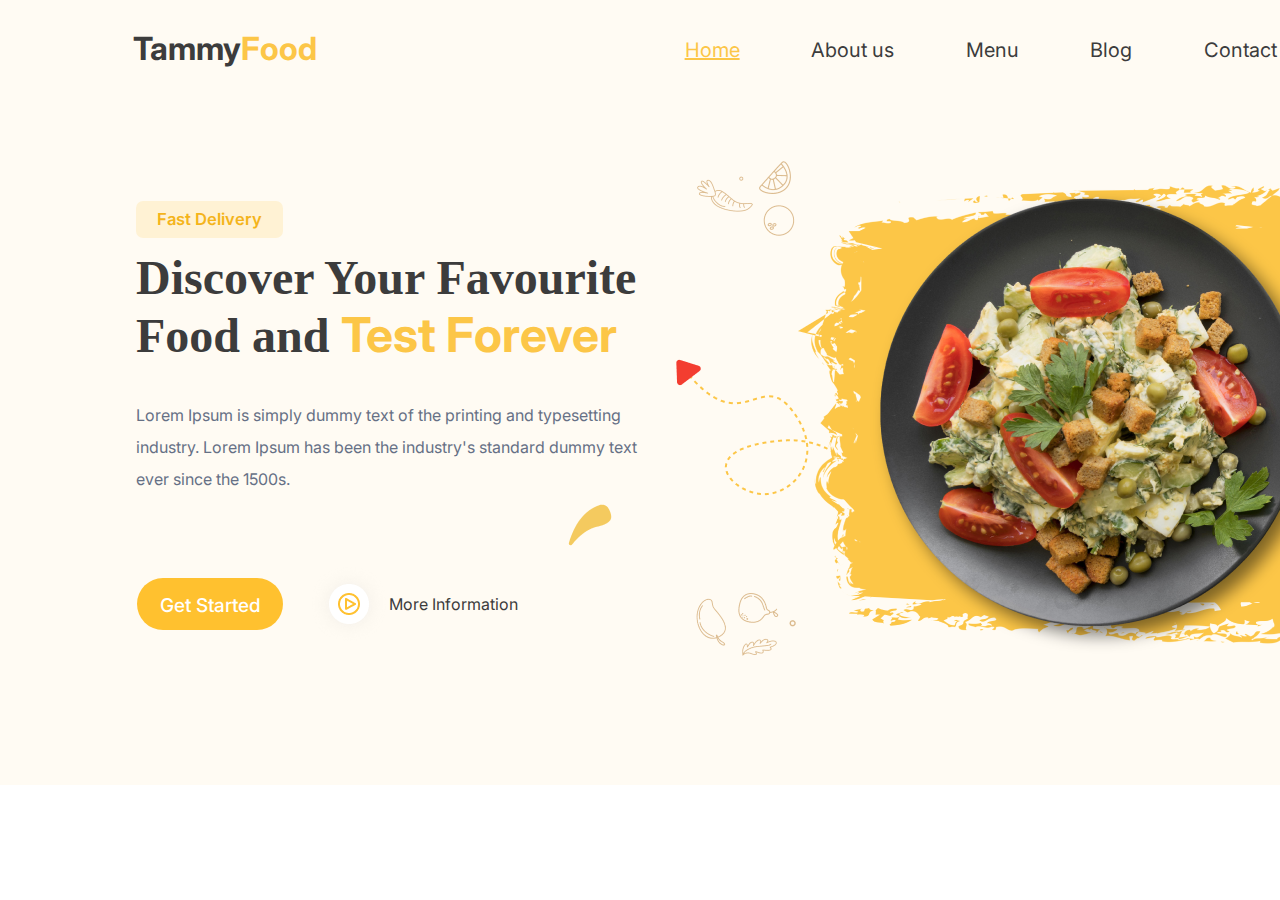
==== index.html @ d1238c7f "header" ====
<!DOCTYPE html>
<html lang="en">
<head>
    <meta charset="UTF-8">
    <meta name="viewport" content="width=device-width, initial-scale=1.0">
    <title>TammyFood</title>
    <link rel="preconnect" href="https://fonts.googleapis.com">
    <link rel="preconnect" href="https://fonts.gstatic.com" crossorigin>
    <link href="https://fonts.googleapis.com/css2?family=Inter:wght@500&display=swap" rel="stylesheet"></head>
    <link rel="stylesheet" href="style/index.css">
<body>
    
    <header>
        <div>
            <ul class="cap">
                <li class="a_li"> <h2>Tammy<span>Food</span></h2></li>
                <li class="a_li li_cap">  <a href="" class="a_home">Home</a></li>
                <li class="a_li li_cap "> <a href="" class="a_no_underline">About us</a></li>
                <li class="a_li li_cap "> <a href="" class="a_no_underline">Menu</a></li>
                <li class="a_li li_cap "> <a href="" class="a_no_underline">Blog</a></li>
                <li class="a_li li_cap "> <a href="" class="a_no_underline">Contact Us</a></li>
            </ul>
        </div>
        <section class="container">
            <div>
                <article class="btn_fast">
                    <a class="btn_Fast_Delivery" href="">Fast Delivery</a>
                </article>
                    <h1 class="h1_home">Discover Your Favourite<br>Food and <span>Test Forever</span></h1>
                    <p class="p_home">Lorem Ipsum is simply dummy text of the printing and typesetting industry. Lorem Ipsum has been the industry's standard dummy text ever since the 1500s.</p>
                    <article class="btn_get">
                        <a class="btn_Get_Started" href="">Get Started</a>
                        <a class="btn_video" href="" >
                            <img class="btn_img_video" src="/img/video.png" alt="">
                            <p class="p_video">More Information</p>
                        </a>
                      
                    </article>
                 
            </div>
         
        </section>
    </header>


    <main>
       
</body>
</html>
---- style/index.css ----
*{
    padding:0;
    margin:0 ;
    font-family: 'Inter', sans-serif;
    color: #3C3C3C ;
}
header{
    background-image: url('/img/food.png'); 
    width: 1440px;
    height: 785px;
    margin: 0 auto;
}
h2{
    width: 199px;
    height: 39px;
    margin-top: 29px;
    margin-left: 133px;
    font-size: 32px;
    font-weight: 100px;
}
span{
    color: #FCC647;
}
.a_home{
    color: #FCC647;
    margin-left: 281px;
}
.cap{
    list-style-type: none;
    margin: 0;
    padding: 0;
    display: flex;
    Justify-content : space-between ;
    width: 1307px;
}
.a_li{
    float: left;
}
.li_cap{
    font-family: 'Segoe UI' ; 
    font-size: 20px;
    font-style: normal;
    font-weight: 700px;
    line-height: normal;
    margin-top: 38px;
}
.a_no_underline{
    text-decoration: none;
}
.btn_Fast_Delivery{
    width: 105px;
    height: 15px;
    color: #F4B41B;
    font-size: 16.625px;
    font-family: 'Inter';
    font-weight: 600;
    line-height: 14.25px;
    display: flex;
    padding:  11px 20.875px 11px 20.875px; 
    align-items: center;
    gap: 8.313px;
    border-radius: 7.125px;
    background: #FFF2D4;
    display: inline-flex;
    flex-direction: column;
    justify-content: center;
    align-items: center;
    gap: 9.5px;
    text-decoration: none;

}
main {
    display: flex;
}
.container {
    display: flex;
}
.btn_fast{
    margin-top: 133px;
    margin-left: 136px;
    margin-right: 26px;
}
.h1_home{
    flex-shrink: 0;
    font-family: 'Segoe UI';
    font-size: 48px;
    font-style: normal;
    font-weight: 700;
    line-height: normal;
    margin-top: 12.25px;
    margin-left: 136px;
    width: 573px;
height: 149px;
}
.p_home{
    width: 507px;
height: 125px;
    /* margin-top: 30px; */
    margin-left: 136px;
    color: #667085;
font-family: 'Inter';
font-size: 16px;
font-style: normal;
font-weight: 400px;
line-height: 32px;
width: 507px;
height: 125px;
flex-shrink: 0;
}
.food_img{
    margin-top: 158.11px;
}
.btn_get{
    margin-top: 27px;
    margin-left: 137px;
    gap: 26px;
    display: flex;
}
.btn_Get_Started{
    margin-top: 27px;

    width: 106px;
height: 24px;
flex-shrink: 0;

color: #FFF;

font-family: 'Inter';
font-size: 19px;
font-style: normal;
font-weight: 500;
line-height: normal;
    gap: 8.313px;
    border-radius: 40px;
    background: #FFC12F;
    display: inline-flex;
    text-decoration: none;
    padding:  15px 20px 13px 20px; 

    flex-direction: column;
    justify-content: center;
    align-items: center;
}
.btn_img_video{
    margin-top: 13px;
}
.btn_video{
display: flex;
text-decoration: none;

}
.p_video{
    margin-top: 43px;
}
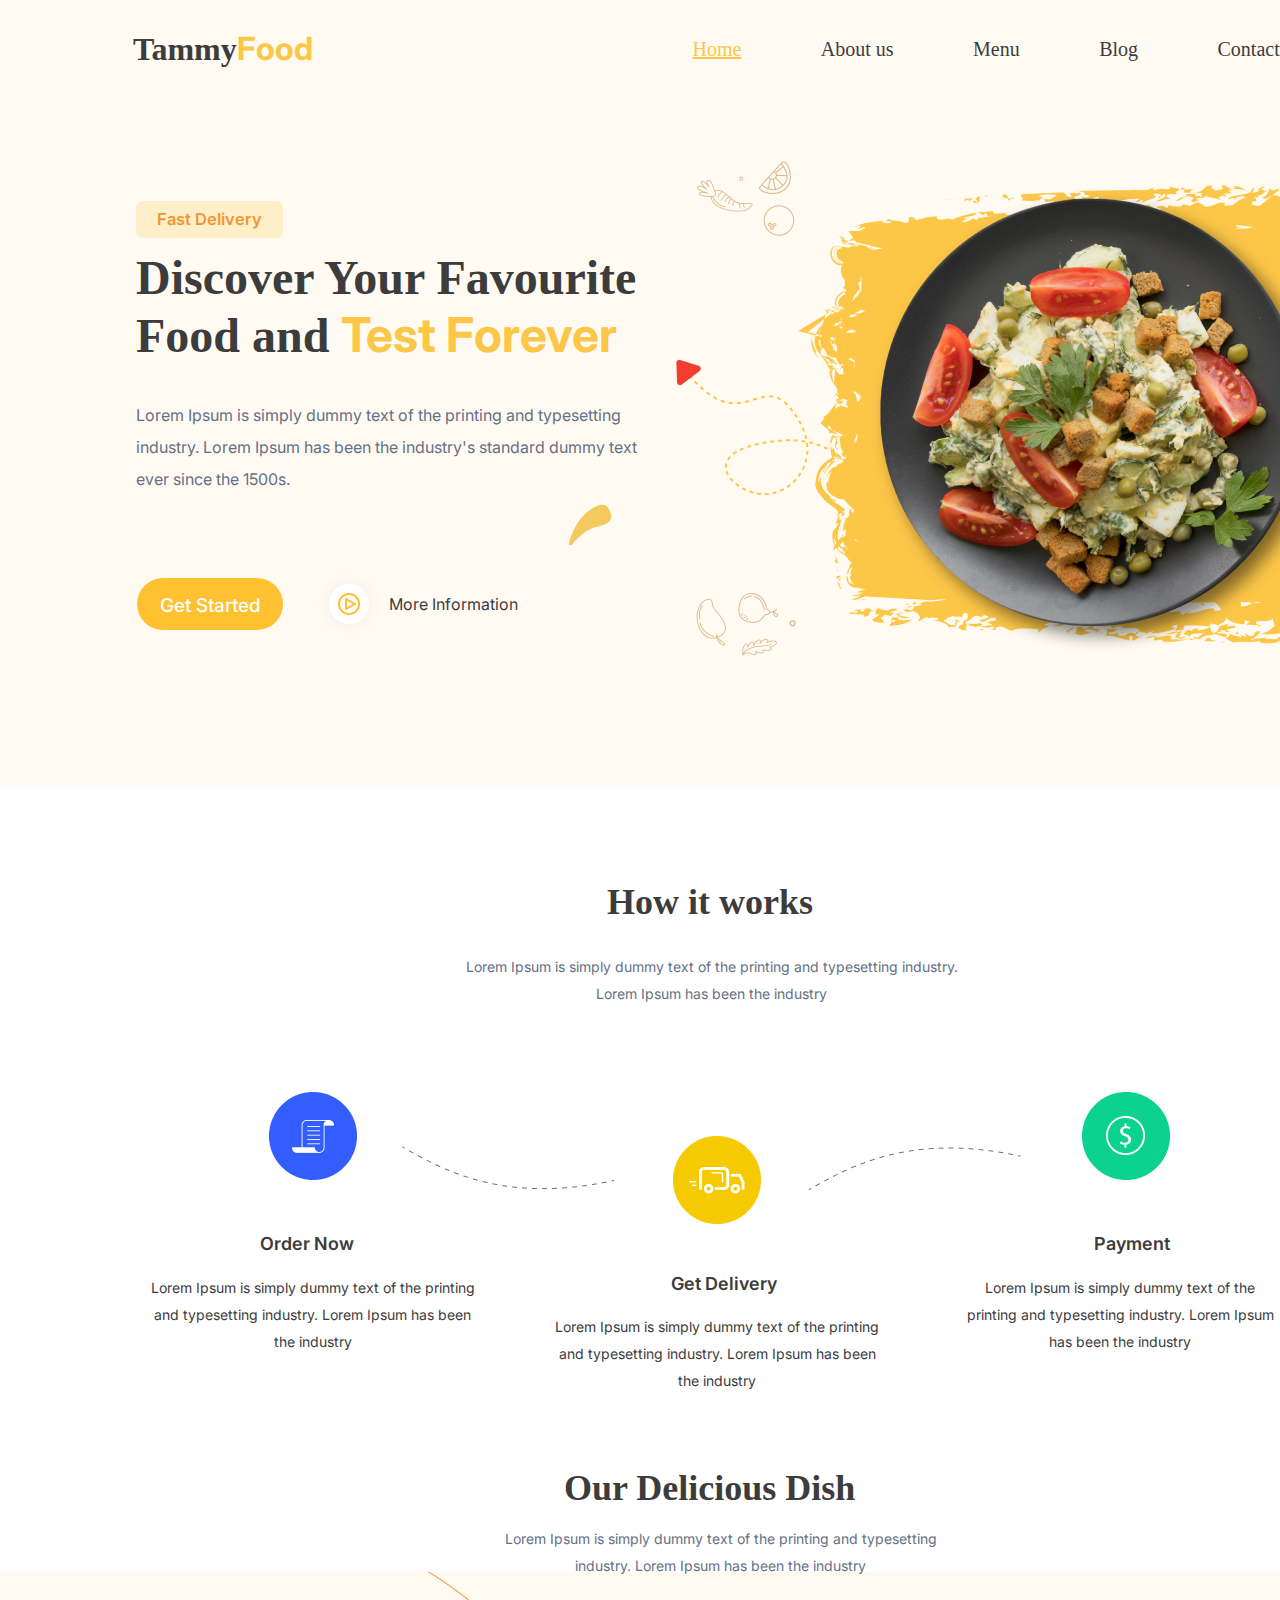
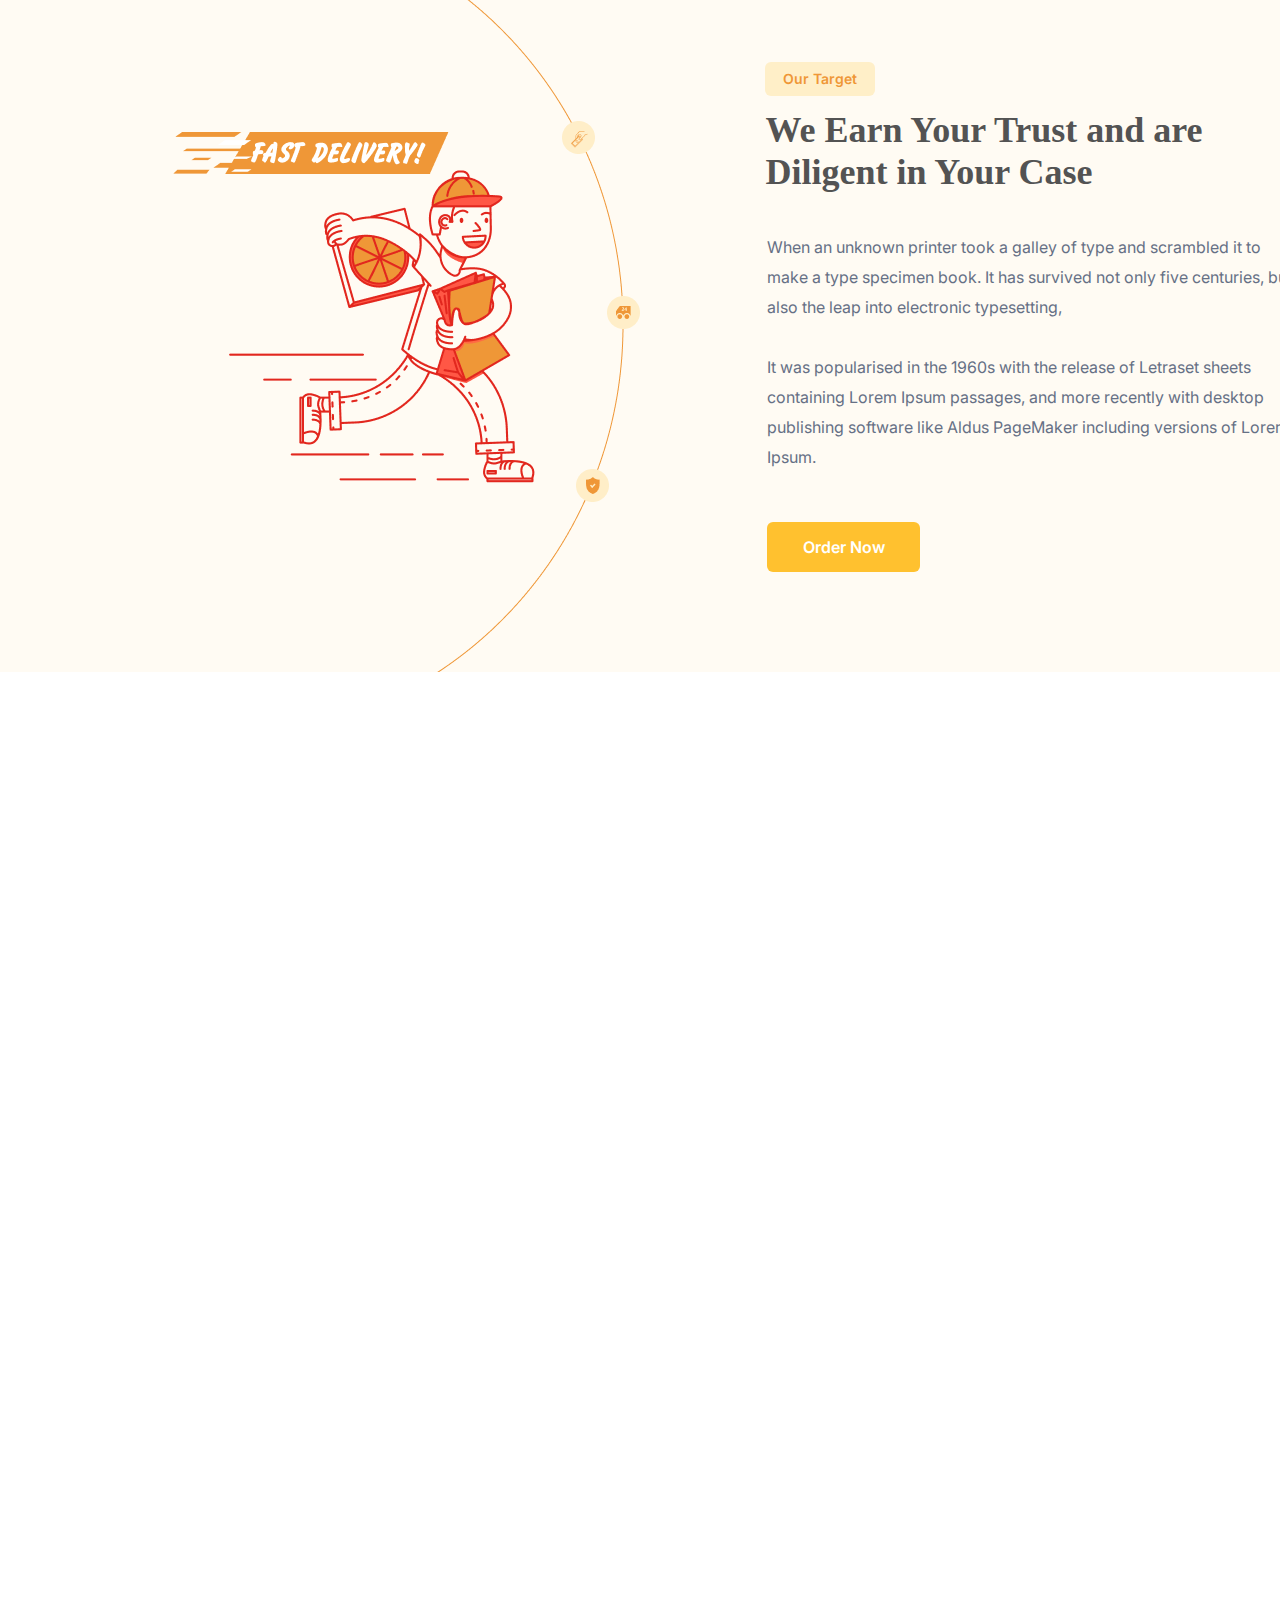
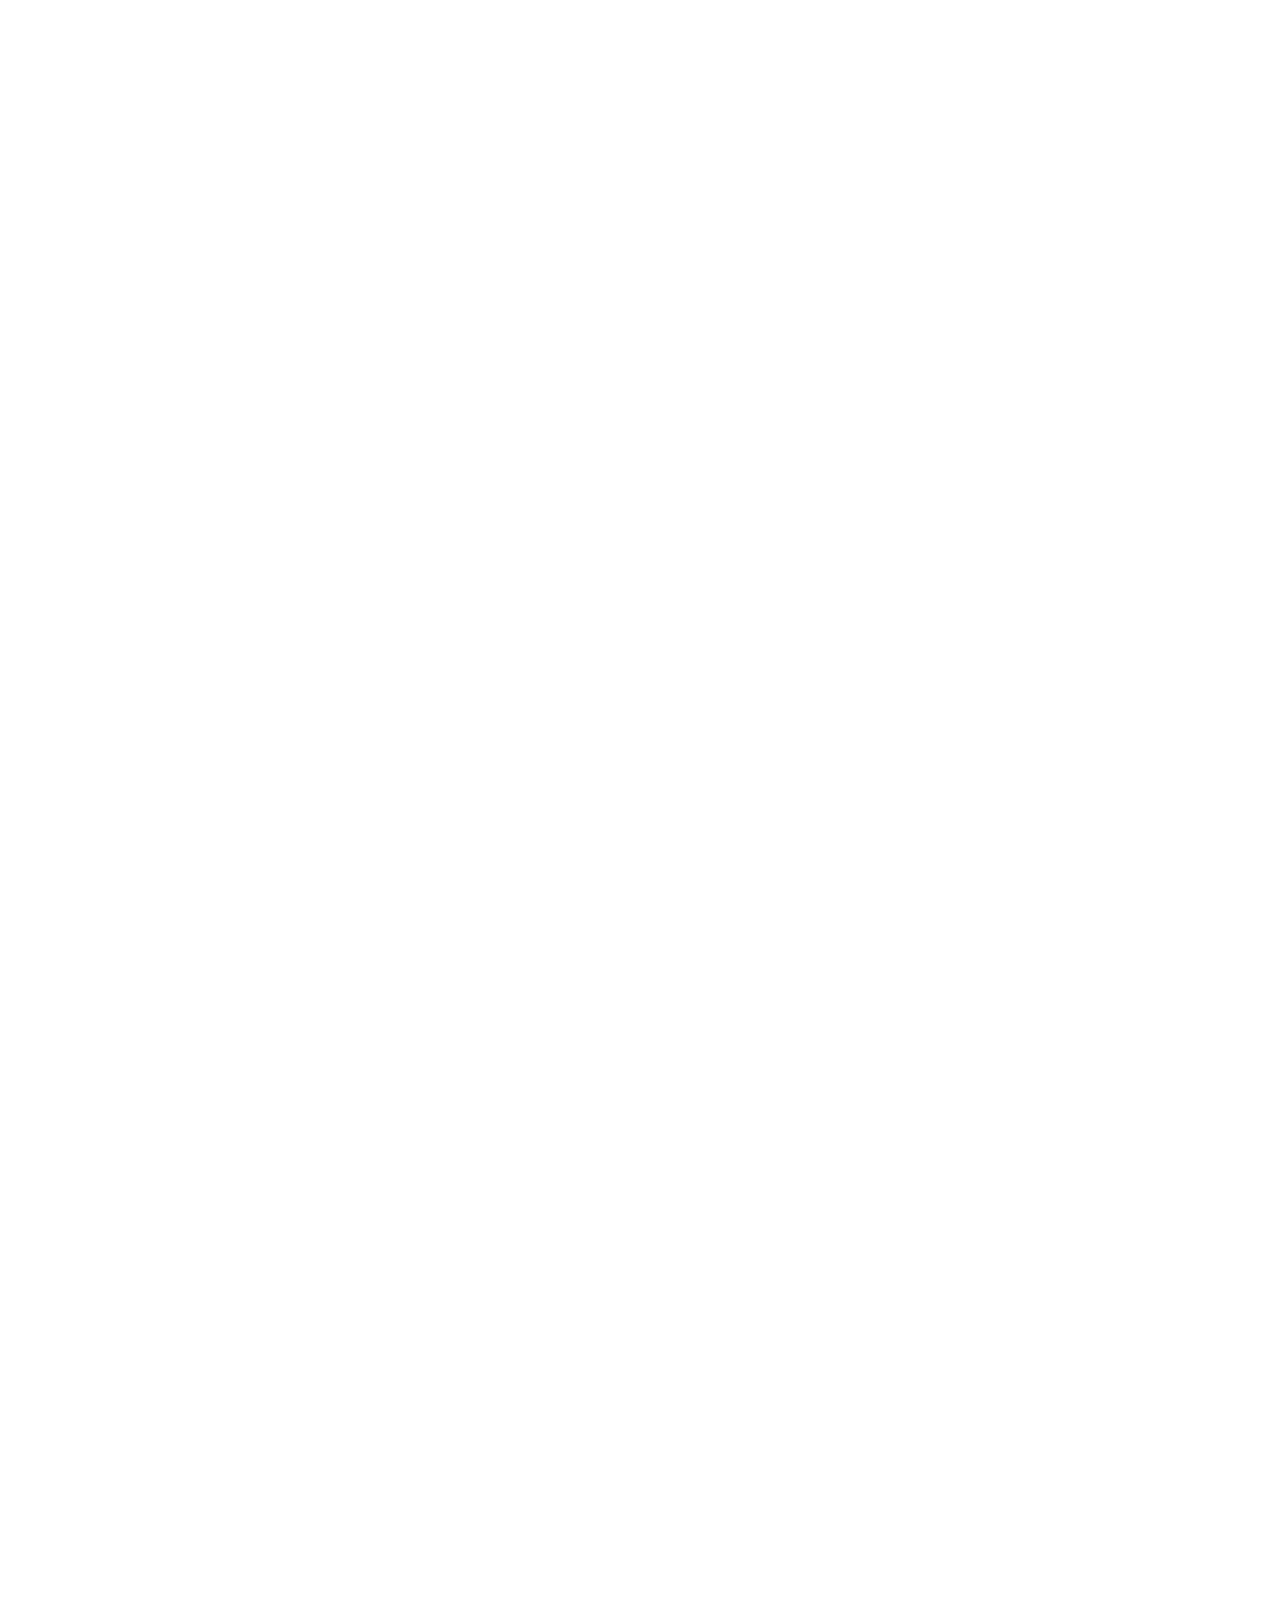
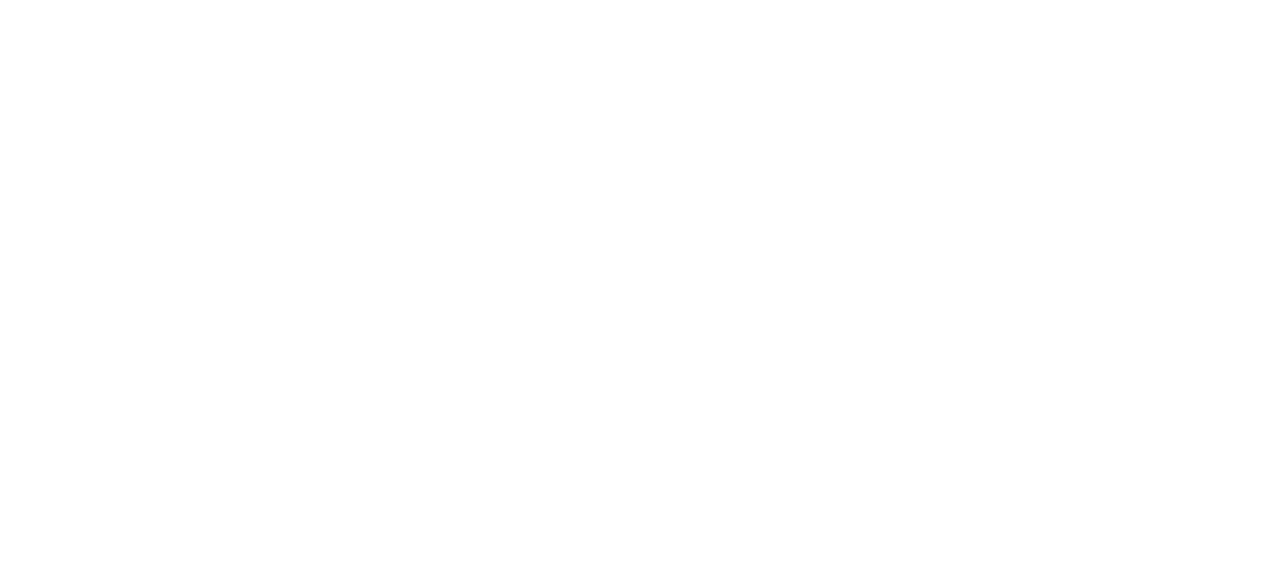
==== commit 97227b8e: "17" ====
--- a/index.html
+++ b/index.html
@@ -13,7 +13,7 @@
     <header>
         <div>
             <ul class="cap">
-                <li class="a_li"> <h2>Tammy<span>Food</span></h2></li>
+                <li class="a_li"> <h2 class="h2_TammyFood">Tammy<span>Food</span></h2></li>
                 <li class="a_li li_cap">  <a href="" class="a_home">Home</a></li>
                 <li class="a_li li_cap "> <a href="" class="a_no_underline">About us</a></li>
                 <li class="a_li li_cap "> <a href="" class="a_no_underline">Menu</a></li>
@@ -24,26 +24,50 @@
         <section class="container">
             <div>
                 <article class="btn_fast">
-                    <a class="btn_Fast_Delivery" href="">Fast Delivery</a>
+                    <a class="btn_Fast_Delivery btn" href="">Fast Delivery</a>
                 </article>
-                    <h1 class="h1_home">Discover Your Favourite<br>Food and <span>Test Forever</span></h1>
-                    <p class="p_home">Lorem Ipsum is simply dummy text of the printing and typesetting industry. Lorem Ipsum has been the industry's standard dummy text ever since the 1500s.</p>
-                    <article class="btn_get">
-                        <a class="btn_Get_Started" href="">Get Started</a>
-                        <a class="btn_video" href="" >
-                            <img class="btn_img_video" src="/img/video.png" alt="">
-                            <p class="p_video">More Information</p>
-                        </a>
-                      
-                    </article>
-                 
+                <h1 class="h1_home">Discover Your Favourite<br>Food and <span>Test Forever</span></h1>
+                <p class="p_home">Lorem Ipsum is simply dummy text of the printing and typesetting industry. Lorem Ipsum has been the industry's standard dummy text ever since the 1500s.</p>
+                <article class="btn_get">
+                    <a class="btn_Get_Started" href="">Get Started</a>
+                    <a class="btn_video" href="" >
+                        <img class="btn_img_video" src="/img/video.png" alt="">
+                        <p class="p_video">More Information</p>
+                    </a>
+                </article>
             </div>
-         
         </section>
     </header>
 
-
     <main>
+        <section>
+            <h2 class="h2_Works">How it works</h2>
+            <p class="p_Works">Lorem Ipsum is simply dummy text of the printing and typesetting industry. Lorem Ipsum has been the industry</p>
+            <img class="img_icons" src="/img/icons_3.png" alt="">
+            <div class="div_icons">
+                <h3>Order Now</h3>
+                <h3 class="h3_Get">Get Delivery</h3>
+                <h3>Payment</h3>
+            </div>
+            <div class="div_p_icons">
+                <p class="p_Order_Now">Lorem Ipsum is simply dummy text of the printing and typesetting industry. Lorem Ipsum has been the industry</p>
+                <p class="p_Get">Lorem Ipsum is simply dummy text of the printing and typesetting industry. Lorem Ipsum has been the industry</p>
+                <p class="p_Payment">Lorem Ipsum is simply dummy text of the printing and typesetting industry. Lorem Ipsum has been the industry</p>
+            </div>
+        </section>
+        <section>
+            <h2 class="h2_Our">Our Delicious Dish</h2>
+            <p class="p_Our">Lorem Ipsum is simply dummy text of the printing and typesetting industry. Lorem Ipsum has been the industry</p>
+        </section>
+        <section class="section_Fast_Delivery">
+            <a class="btn_Our btn" href="">Our Target</a>
+            <h2 class="h2_Our2">We Earn Your Trust and are Diligent in Your Case</h2>
+            <p class="p_Our2">When an unknown printer took a galley of type and scrambled it to make a type specimen book. It has survived not only five centuries, but also the leap into electronic typesetting,<br><br>
+                It was popularised in the 1960s with the release of Letraset sheets containing Lorem Ipsum passages, and more recently with desktop publishing software like Aldus PageMaker including versions of Lorem Ipsum.</p>
+                <a class="btn_Order_Now btn" href="">Order Now</a>
+        </section>
+        
+    </main>
        
 </body>
 </html>--- a/style/index.css
+++ b/style/index.css
@@ -3,6 +3,8 @@
     margin:0 ;
     font-family: 'Inter', sans-serif;
     color: #3C3C3C ;
+    font-style: normal;
+
 }
 header{
     background-image: url('/img/food.png'); 
@@ -10,13 +12,15 @@
     height: 785px;
     margin: 0 auto;
 }
-h2{
+.h2_TammyFood{
     width: 199px;
     height: 39px;
     margin-top: 29px;
     margin-left: 133px;
     font-size: 32px;
-    font-weight: 100px;
+    font-weight: 700px;
+    font-style: normal;
+    line-height: normal;
 }
 span{
     color: #FCC647;
@@ -24,6 +28,11 @@
 .a_home{
     color: #FCC647;
     margin-left: 281px;
+    font-family: 'Segoe UI' ; 
+    font-size: 20px;
+    font-style: normal;
+    font-weight: 700px;
+    line-height: normal;
 }
 .cap{
     list-style-type: none;
@@ -37,118 +46,250 @@
     float: left;
 }
 .li_cap{
+    margin-top: 38px;
+}
+.a_no_underline{
+    text-decoration: none;
     font-family: 'Segoe UI' ; 
     font-size: 20px;
     font-style: normal;
     font-weight: 700px;
     line-height: normal;
-    margin-top: 38px;
-}
-.a_no_underline{
-    text-decoration: none;
 }
 .btn_Fast_Delivery{
     width: 105px;
     height: 15px;
-    color: #F4B41B;
     font-size: 16.625px;
+    font-weight: 600;
+    line-height: 14.25px;
+    padding:  11px 20.875px 11px 20.875px; 
+    border-radius: 7.125px;
+
+}
+.container {
+    display: flex;
+}
+.btn_fast{
+    margin-top: 133px;
+    margin-left: 136px;
+    margin-right: 26px;
+}
+.h1_home{
+    flex-shrink: 0;
+    font-family: 'Segoe UI';
+    font-size: 48px;
+    font-style: normal;
+    font-weight: 700;
+    line-height: normal;
+    margin-top: 12.25px;
+    margin-left: 136px;
+    width: 573px;
+    height: 149px;
+}
+.p_home{
+    width: 507px;
+    height: 125px;
+    margin-left: 136px;
+    color: #667085;
     font-family: 'Inter';
-    font-weight: 600;
+    font-size: 16px;
+    font-style: normal;
+    font-weight: 400px;
+    line-height: 32px;
+    width: 507px;
+    height: 125px;
+    flex-shrink: 0;
+}
+.food_img{
+    margin-top: 158.11px;
+}
+.btn_get{
+    margin-top: 27px;
+    margin-left: 137px;
+    gap: 26px;
+    display: flex;
+}
+.btn_Get_Started{
+    margin-top: 27px;
+    width: 106px;
+    height: 24px;
+    flex-shrink: 0;
+    color: #FFF;
+    font-size: 19px;
+    font-style: normal;
+    font-weight: 500;
+    line-height: normal;
+    border-radius: 40px;
+    background: #FFC12F;
+    display: inline-flex;
+    text-decoration: none;
+    padding:  15px 20px 13px 20px; 
+    flex-direction: column;
+    justify-content: center;
+    align-items: center;
+}
+.btn_img_video{
+    margin-top: 13px;
+}
+.btn_video{
+    display: flex;
+    text-decoration: none;
+}
+.p_video{
+    margin-top: 43px;
+}
+main{
+    width: 1440px;
+    height: 4493px;
+    margin: 0 auto;
+}
+h2{
+    height: 42px;
+    font-family: 'Segoe UI';
+    font-size: 36px;
+    font-style: normal;
+    font-weight: 700;
+    line-height: normal;
+}
+.h2_Works{
+    margin-top: 96px;
+    margin-left: 607px;
+    width: 231px;
+}
+.p_Works{
+    color: #667085;
+    margin-top: 30px;
+    margin-left: 459px;
+    width: 505px;
+    height: 125px;
+    color: #667085;
+    text-align: center;
+    font-size: 14px;
+    font-style: normal;
+    font-weight: 400;
+    line-height: 27px;
+}
+.img_icons{
+    margin-top: 14px;
+    margin-left: 269px;
+}
+h3{
+    font-size: 18px;
+    font-style: normal;
+    font-weight: 600;
+    line-height: 32px;
+}
+.div_icons{
+    margin-left: 260px;
+    display: flex;
+    gap: 317px;
+    height: 26px;
+}
+.h3_Get{
+    margin-top: 40px;
+}
+.div_p_icons{
+    gap: 80px;
+    color: #667085;
+    display: flex;
+    text-align: center;
+    font-size: 14px;
+    font-style: normal;
+    font-weight: 400;
+    line-height: 27px;
+    height: 169px;
+}
+.p_Order_Now{
+    margin-left: 150px;
+    margin-top: 20px;
+    width: 325px;
+}
+.p_Get{
+    margin-top: 59px;
+    width: 324px;
+}
+.p_Payment{
+    width: 322px;
+    margin-top: 20px;
+
+}
+.h2_Our{
+    width: 313px;
+    height: 42px;
+    margin-top: 44px;
+    margin-left: 564px;
+    width: 313px;
+}
+.p_Our{
+    margin-top: 16px;
+    margin-left: 488px;
+    width: 465px;
+    height: 47px;
+    color: #667085;
+    text-align: center;
+    font-size: 14px;
+    font-style: normal;
+    font-weight: 400;
+    line-height: 27px;
+}
+.section_Fast_Delivery{
+    background-image: url('/img/Fast_Dev.png');
+     width: 1440px;
+     height: 700px;
+}
+.btn_Our{
+    margin-top: 90px;
+    margin-left: 765px;
+    font-size: 14px;
     line-height: 14.25px;
-    display: flex;
-    padding:  11px 20.875px 11px 20.875px; 
-    align-items: center;
-    gap: 8.313px;
-    border-radius: 7.125px;
-    background: #FFF2D4;
+    padding:  10px 18px 10px 18px; 
+    border-radius: 6px;
+}
+.btn{
+    color: #EF9737;
+    font-weight: 600;
+    line-height: 14.25px;
+    background: #FFEFC8;
     display: inline-flex;
     flex-direction: column;
     justify-content: center;
     align-items: center;
-    gap: 9.5px;
-    text-decoration: none;
-
-}
-main {
-    display: flex;
-}
-.container {
-    display: flex;
-}
-.btn_fast{
-    margin-top: 133px;
-    margin-left: 136px;
-    margin-right: 26px;
-}
-.h1_home{
-    flex-shrink: 0;
+    text-decoration: none;
+}
+.h2_Our2{
+    width: 565px;
+    height: 123px;
+    margin-top: 13px;
+    margin-left: 765.5px;
+    color: #535353;
     font-family: 'Segoe UI';
-    font-size: 48px;
+    font-size: 36px;
     font-style: normal;
     font-weight: 700;
     line-height: normal;
-    margin-top: 12.25px;
-    margin-left: 136px;
-    width: 573px;
-height: 149px;
-}
-.p_home{
-    width: 507px;
-height: 125px;
-    /* margin-top: 30px; */
-    margin-left: 136px;
-    color: #667085;
-font-family: 'Inter';
+}
+.p_Our2{
+    width: 537px;
+height: 260px;
+margin-left: 766.5px;
+color: #667085;
+
+font-family: Inter;
 font-size: 16px;
 font-style: normal;
-font-weight: 400px;
-line-height: 32px;
-width: 507px;
-height: 125px;
-flex-shrink: 0;
-}
-.food_img{
-    margin-top: 158.11px;
-}
-.btn_get{
-    margin-top: 27px;
-    margin-left: 137px;
-    gap: 26px;
-    display: flex;
-}
-.btn_Get_Started{
-    margin-top: 27px;
-
-    width: 106px;
-height: 24px;
-flex-shrink: 0;
-
-color: #FFF;
-
-font-family: 'Inter';
-font-size: 19px;
-font-style: normal;
-font-weight: 500;
-line-height: normal;
-    gap: 8.313px;
-    border-radius: 40px;
+font-weight: 400;
+line-height: 30px;
+
+}
+.btn_Order_Now{
+    margin-top: 30px;
+    margin-left: 767px;
+    width:121px;
+    height: 12px;
+    color: #FFF;
+    font-size: 16px;
+    font-weight: 600;
+    border-radius: 6px;
     background: #FFC12F;
-    display: inline-flex;
-    text-decoration: none;
-    padding:  15px 20px 13px 20px; 
-
-    flex-direction: column;
-    justify-content: center;
-    align-items: center;
-}
-.btn_img_video{
-    margin-top: 13px;
-}
-.btn_video{
-display: flex;
-text-decoration: none;
-
-}
-.p_video{
-    margin-top: 43px;
+    padding:  19px 16px 19px 16px; 
 }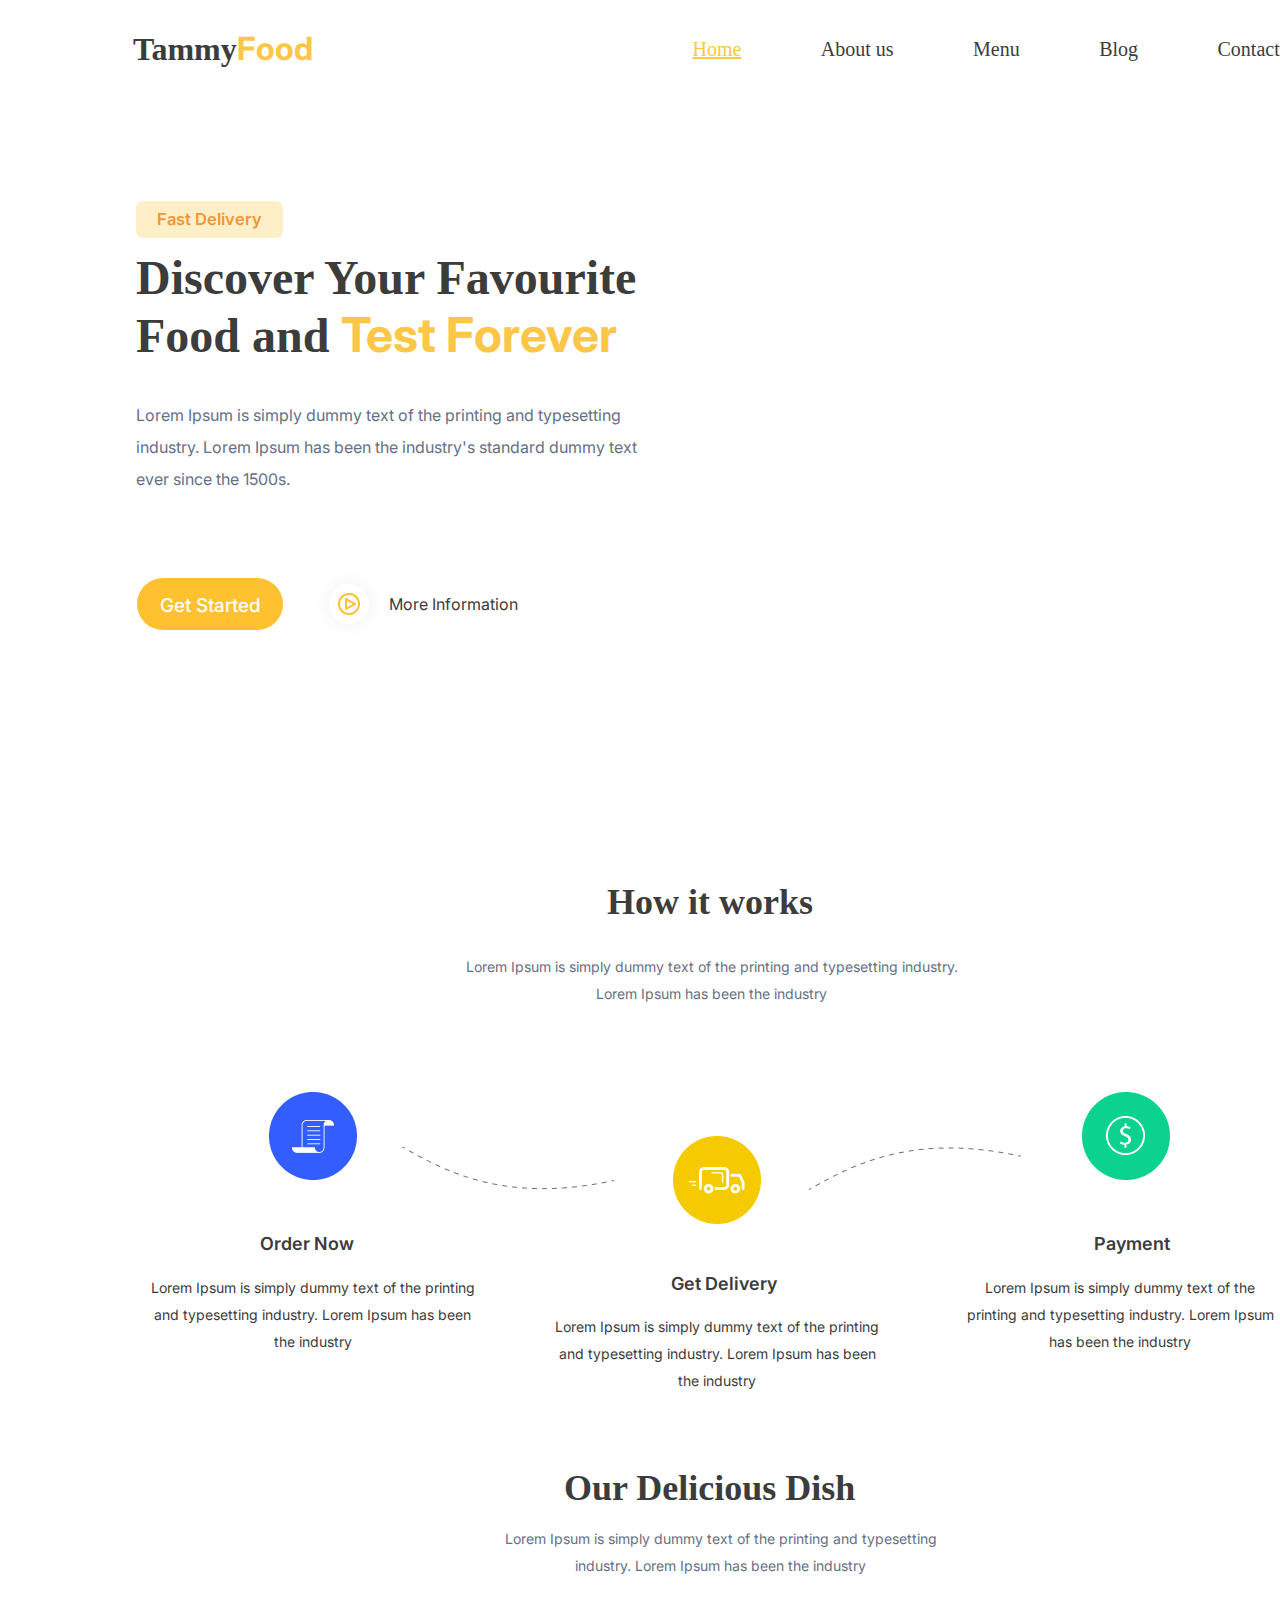
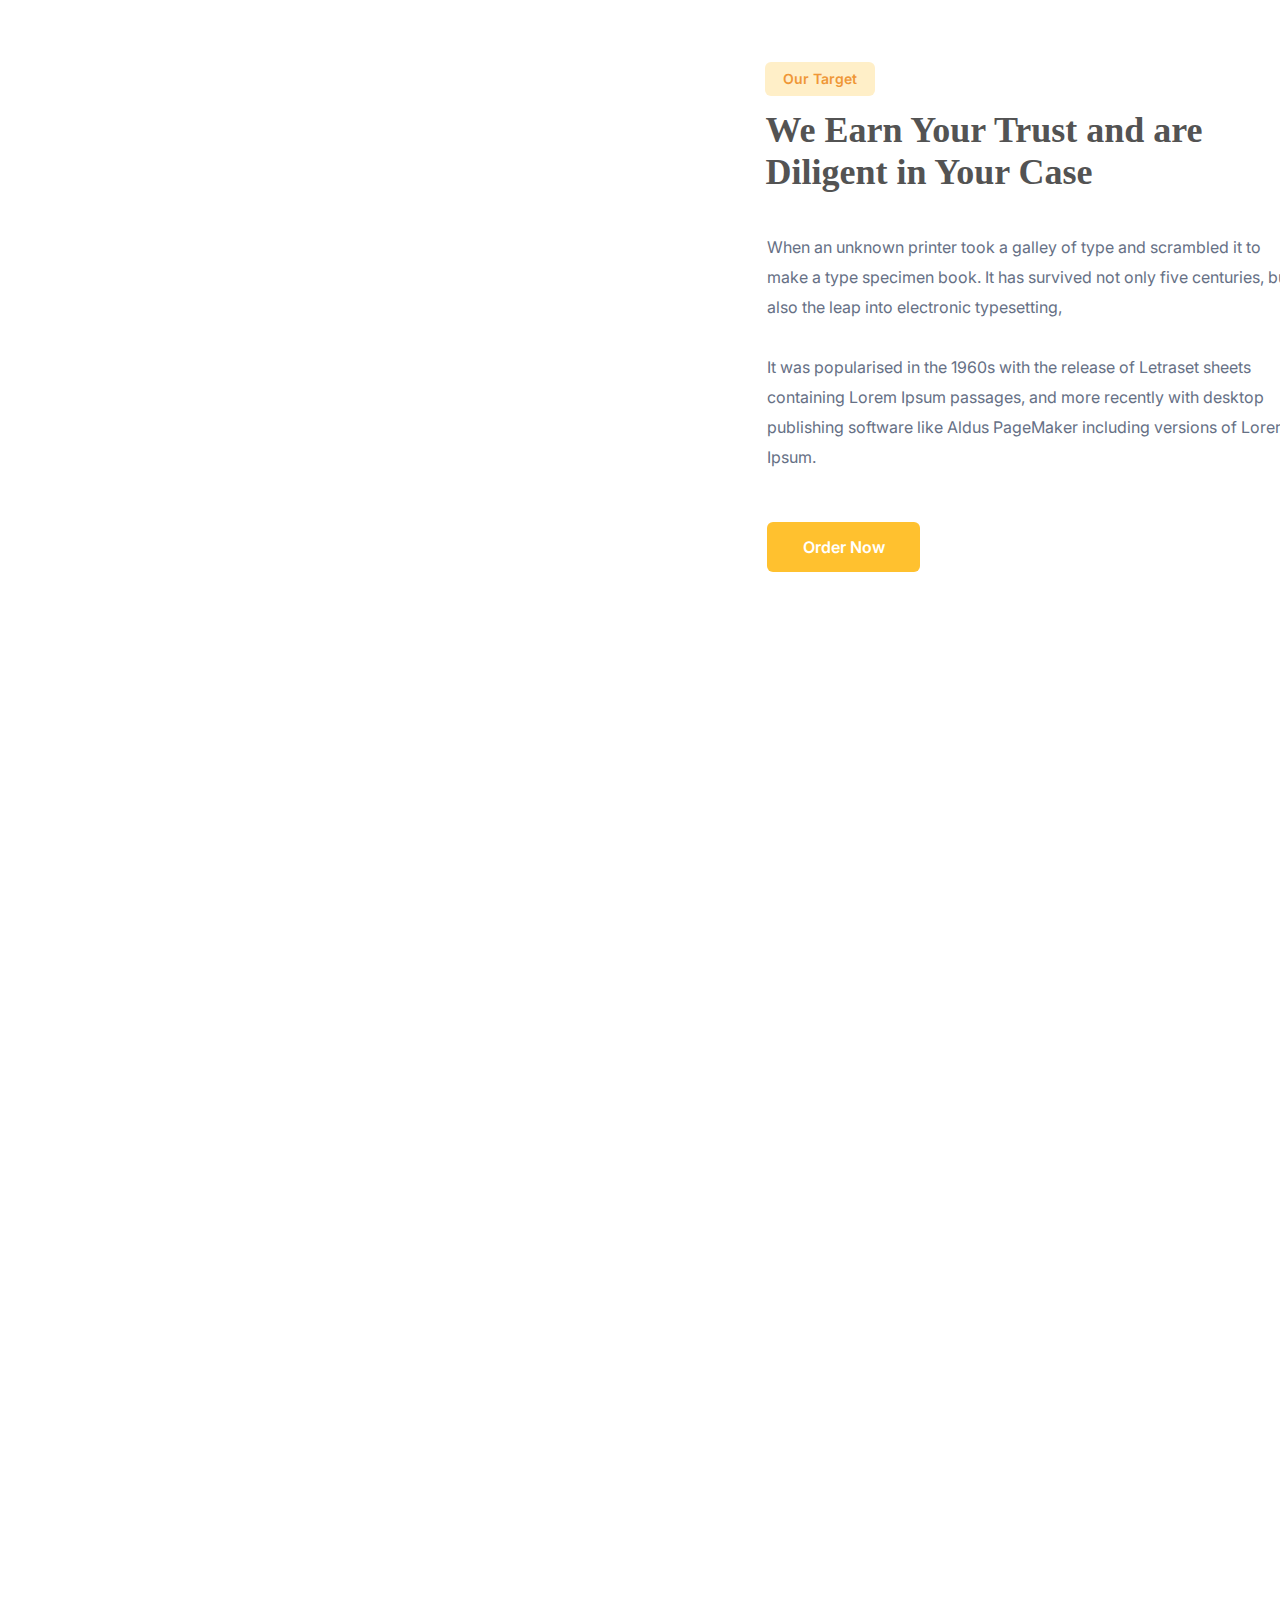
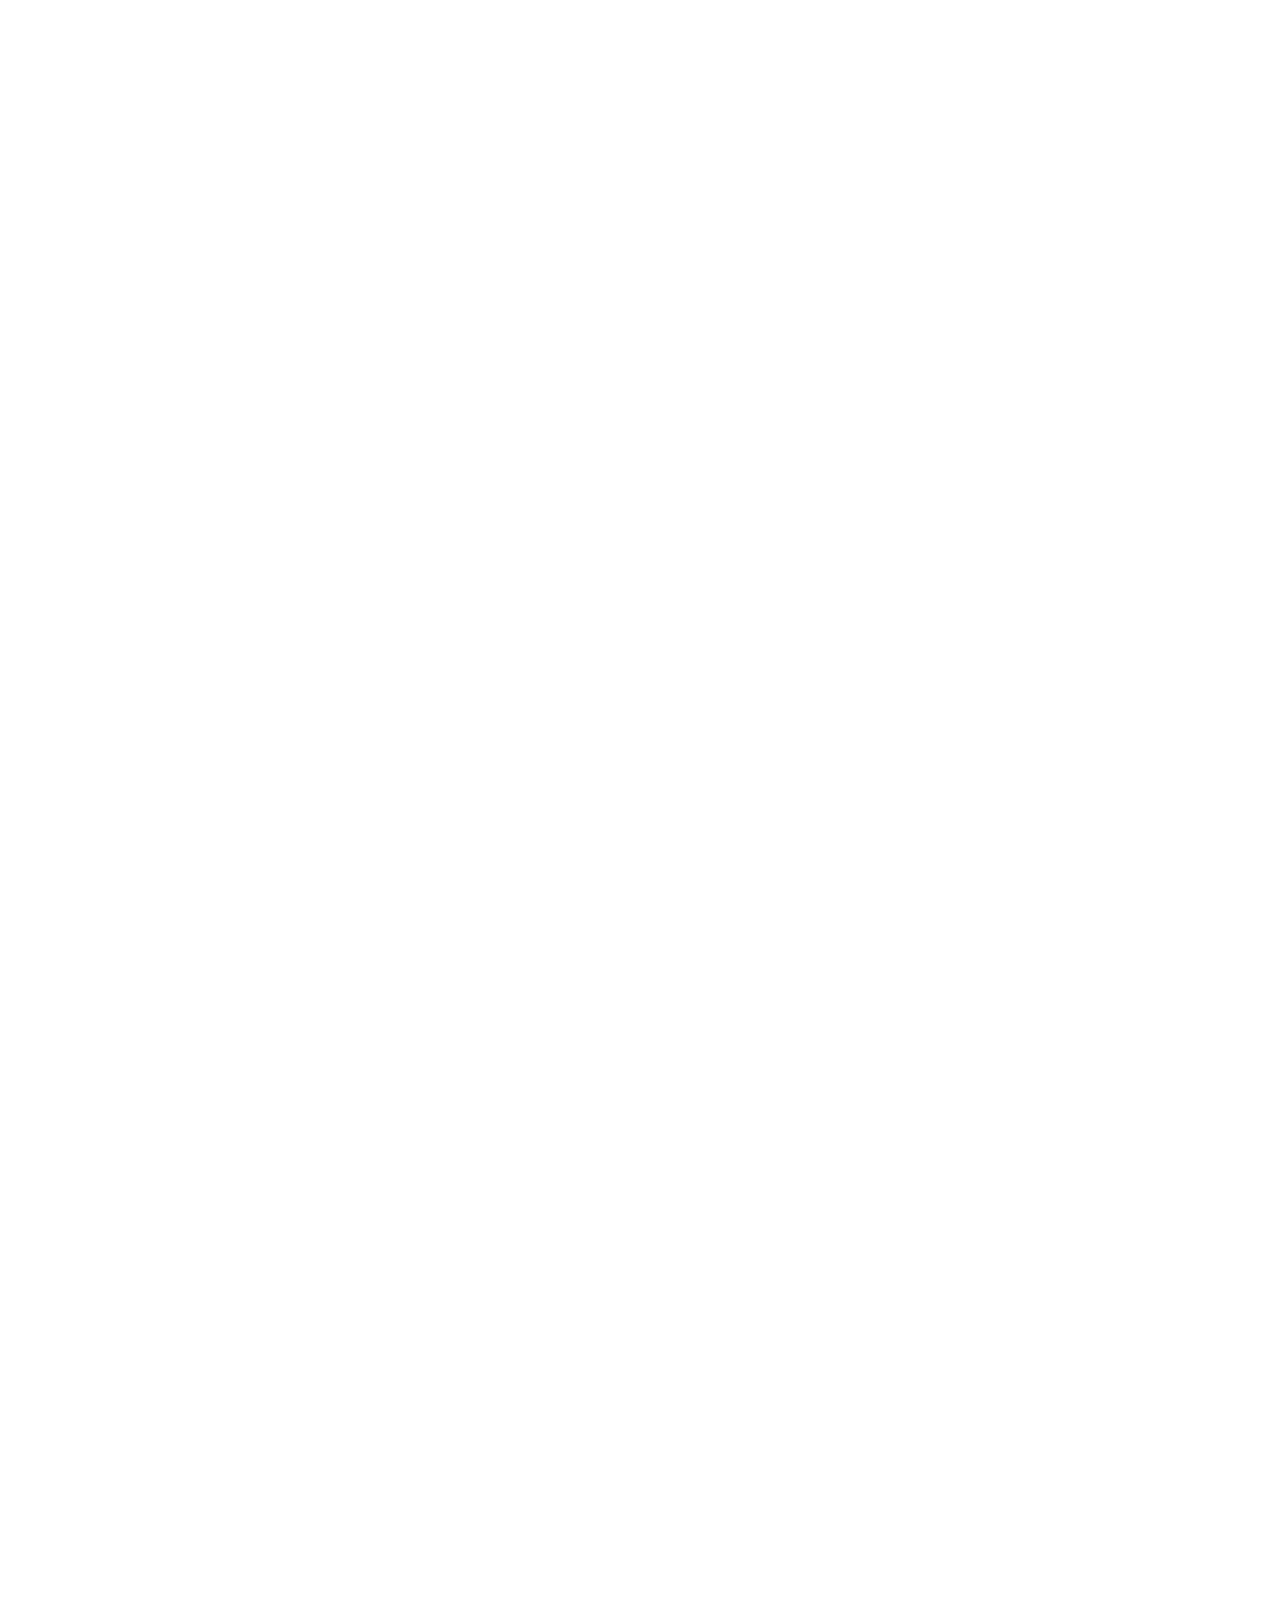
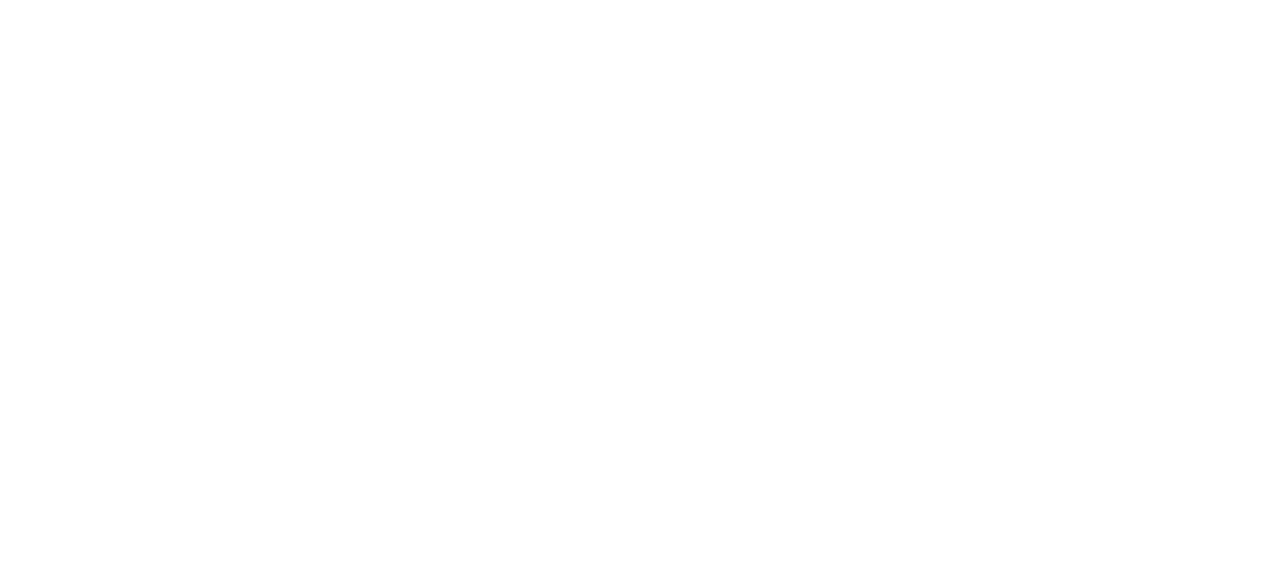
==== commit 63b51ffc: "17-2" ====
--- a/index.html
+++ b/index.html
@@ -31,7 +31,7 @@
                 <article class="btn_get">
                     <a class="btn_Get_Started" href="">Get Started</a>
                     <a class="btn_video" href="" >
-                        <img class="btn_img_video" src="/img/video.png" alt="">
+                        <img class="btn_img_video" src="./img/video.png" alt="">
                         <p class="p_video">More Information</p>
                     </a>
                 </article>
@@ -43,7 +43,7 @@
         <section>
             <h2 class="h2_Works">How it works</h2>
             <p class="p_Works">Lorem Ipsum is simply dummy text of the printing and typesetting industry. Lorem Ipsum has been the industry</p>
-            <img class="img_icons" src="/img/icons_3.png" alt="">
+            <img class="img_icons" src="./img/icons_3.png" alt="">
             <div class="div_icons">
                 <h3>Order Now</h3>
                 <h3 class="h3_Get">Get Delivery</h3>
--- a/style/index.css
+++ b/style/index.css
@@ -7,7 +7,7 @@
 
 }
 header{
-    background-image: url('/img/food.png'); 
+    background-image: url('./img/food.png'); 
     width: 1440px;
     height: 785px;
     margin: 0 auto;
@@ -233,7 +233,7 @@
     line-height: 27px;
 }
 .section_Fast_Delivery{
-    background-image: url('/img/Fast_Dev.png');
+    background-image: url('./img/Fast_Dev.png');
      width: 1440px;
      height: 700px;
 }
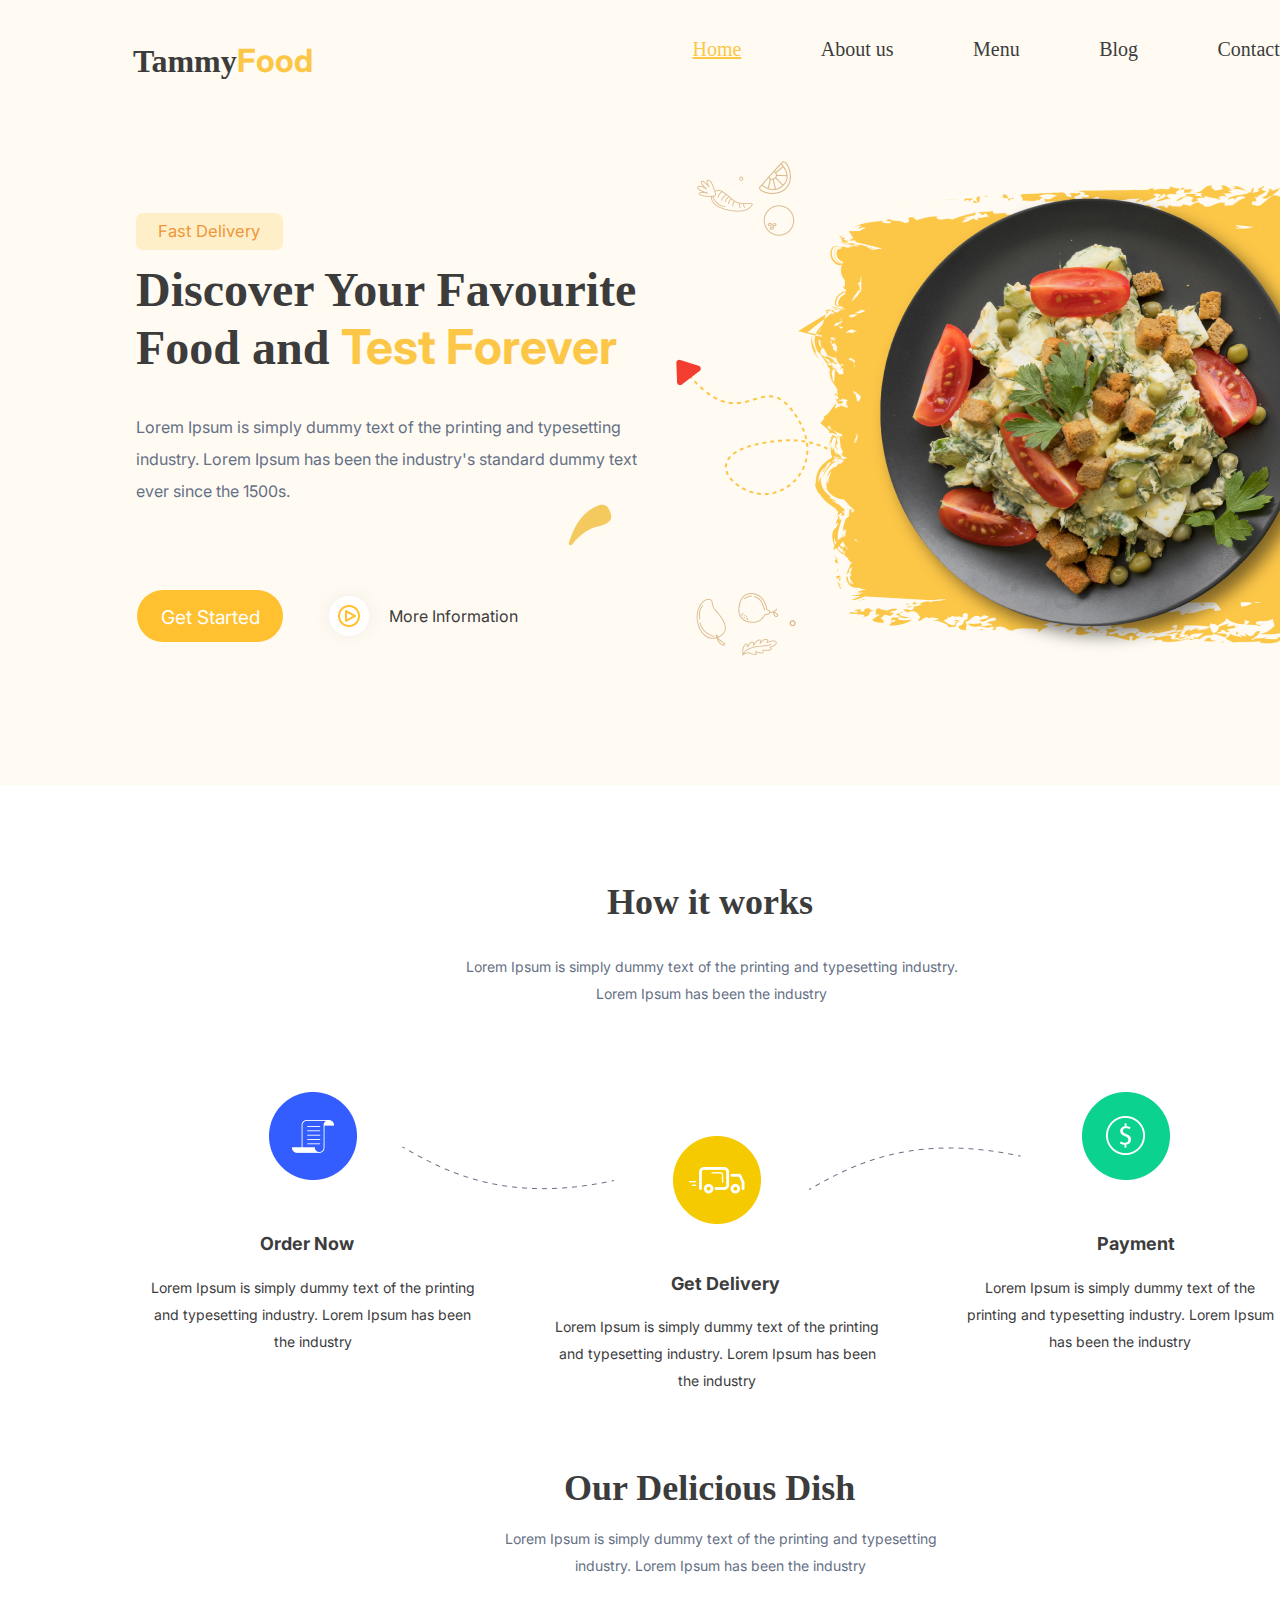
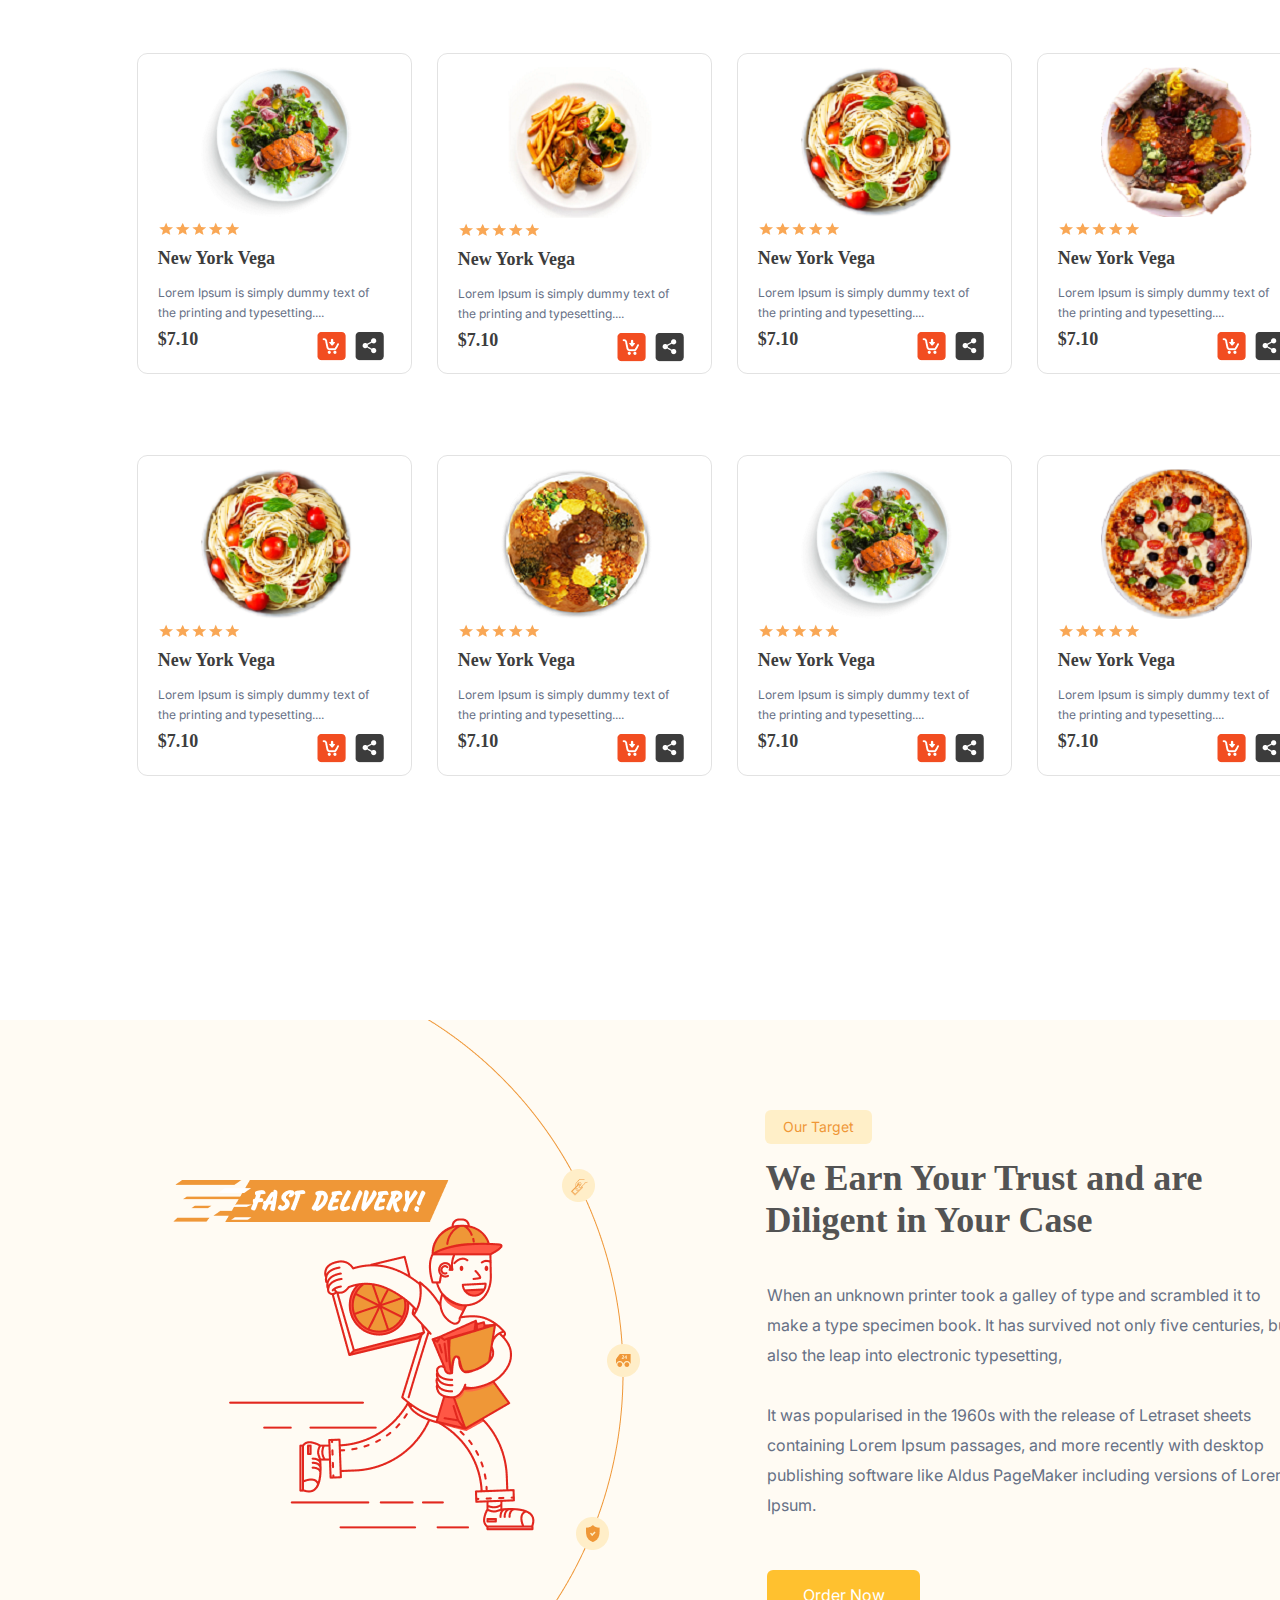
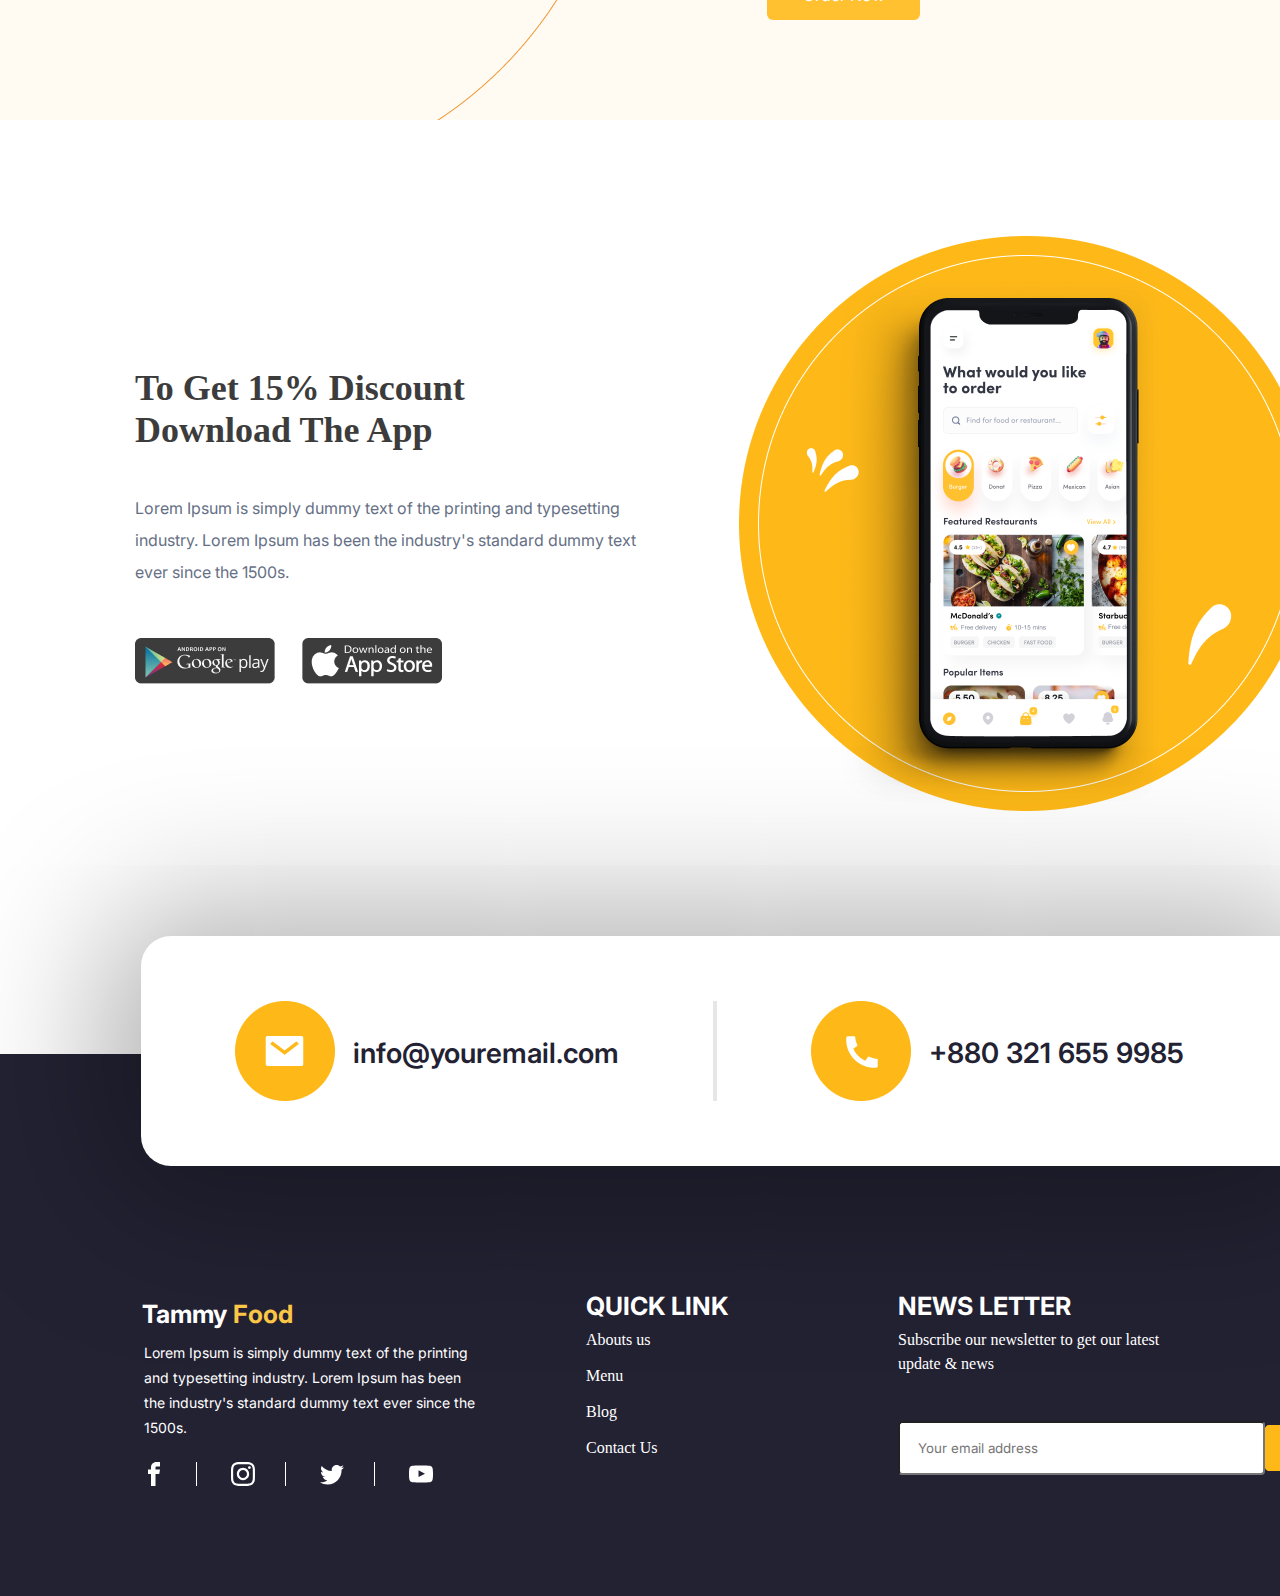
==== commit 74ae132b: "end" ====
--- a/index.html
+++ b/index.html
@@ -58,6 +58,102 @@
         <section>
             <h2 class="h2_Our">Our Delicious Dish</h2>
             <p class="p_Our">Lorem Ipsum is simply dummy text of the printing and typesetting industry. Lorem Ipsum has been the industry</p>
+
+            <div class="pizza_choice">
+                <div>
+                    <img class="pizza" src="/img/pizza1.png" alt="">
+                    <img class="stars" src="/img/stars.png" alt="">
+                    <h3>New York Vega</h3>
+                    <p>Lorem Ipsum is simply dummy text of <br> the printing and typesetting....</p>
+                    <article class="icons"> 
+                        <h3 class="price">$7.10</h3>
+                        <a href=""><img src="/img/packet.png" alt=""></a>
+                        <a href=""><img src="/img/share.png" alt=""></a>
+                    </article>
+                </div>
+                <div>
+                    <img class="pizza" src="/img/pizza2.png" alt="">
+                    <img class="stars" src="/img/stars.png" alt="">
+                    <h3>New York Vega</h3>
+                    <p>Lorem Ipsum is simply dummy text of <br> the printing and typesetting....</p>
+                    <article class="icons"> 
+                        <h3 class="price">$7.10</h3>
+                        <a href=""><img src="/img/packet.png" alt=""></a>
+                        <a href=""><img src="/img/share.png" alt=""></a>
+                    </article>
+                </div>
+                <div>
+                    <img class="pizza" src="/img/pizza3.png" alt="">
+                    <img class="stars" src="/img/stars.png" alt="">
+                    <h3>New York Vega</h3>
+                    <p>Lorem Ipsum is simply dummy text of <br> the printing and typesetting....</p>
+                    <article class="icons"> 
+                        <h3 class="price">$7.10</h3>
+                        <a href=""><img src="/img/packet.png" alt=""></a>
+                        <a href=""><img src="/img/share.png" alt=""></a>
+                    </article>
+                </div>
+                <div>
+                    <img class="pizza" src="/img/pizza4.png" alt="">
+                    <img class="stars" src="/img/stars.png" alt="">
+                    <h3>New York Vega</h3>
+                    <p>Lorem Ipsum is simply dummy text of <br> the printing and typesetting....</p>
+                    <article class="icons"> 
+                        <h3 class="price">$7.10</h3>
+                        <a href=""><img src="/img/packet.png" alt=""></a>
+                        <a href=""><img src="/img/share.png" alt=""></a>
+                    </article>
+                </div>
+               
+            </div>
+
+            <div class="pizza_choice">
+                <div>
+                    <img class="pizza" src="/img/pizza3.png" alt="">
+                    <img class="stars" src="/img/stars.png" alt="">
+                    <h3>New York Vega</h3>
+                    <p>Lorem Ipsum is simply dummy text of <br> the printing and typesetting....</p>
+                    <article class="icons"> 
+                        <h3 class="price">$7.10</h3>
+                        <a href=""><img src="/img/packet.png" alt=""></a>
+                        <a href=""><img src="/img/share.png" alt=""></a>
+                    </article>
+                </div>
+                <div>
+                    <img class="pizza" src="/img/pizza5.png" alt="">
+                    <img class="stars" src="/img/stars.png" alt="">
+                    <h3>New York Vega</h3>
+                    <p>Lorem Ipsum is simply dummy text of <br> the printing and typesetting....</p>
+                    <article class="icons"> 
+                        <h3 class="price">$7.10</h3>
+                        <a href=""><img src="/img/packet.png" alt=""></a>
+                        <a href=""><img src="/img/share.png" alt=""></a>
+                    </article>
+                </div>
+                <div>
+                    <img class="pizza" src="/img/pizza1.png" alt="">
+                    <img class="stars" src="/img/stars.png" alt="">
+                    <h3>New York Vega</h3>
+                    <p>Lorem Ipsum is simply dummy text of <br> the printing and typesetting....</p>
+                    <article class="icons"> 
+                        <h3 class="price">$7.10</h3>
+                        <a href=""><img src="/img/packet.png" alt=""></a>
+                        <a href=""><img src="/img/share.png" alt=""></a>
+                    </article>
+                </div>
+                <div>
+                    <img class="pizza" src="/img/pizza6.png" alt="">
+                    <img class="stars" src="/img/stars.png" alt="">
+                    <h3>New York Vega</h3>
+                    <p>Lorem Ipsum is simply dummy text of <br> the printing and typesetting....</p>
+                    <article class="icons"> 
+                        <h3 class="price">$7.10</h3>
+                        <a href=""><img src="/img/packet.png" alt=""></a>
+                        <a href=""><img src="/img/share.png" alt=""></a>
+                    </article>
+                </div>
+               
+            </div>
         </section>
         <section class="section_Fast_Delivery">
             <a class="btn_Our btn" href="">Our Target</a>
@@ -66,8 +162,94 @@
                 It was popularised in the 1960s with the release of Letraset sheets containing Lorem Ipsum passages, and more recently with desktop publishing software like Aldus PageMaker including versions of Lorem Ipsum.</p>
                 <a class="btn_Order_Now btn" href="">Order Now</a>
         </section>
-        
+        <section class="section_mabile">
+            <div class="text_mobile">
+                <h2>To Get 15% Discount <br> 
+                    Download The App</h2>
+                    <p>  Lorem Ipsum is simply dummy text of the printing and typesetting industry. Lorem Ipsum has been the industry's standard dummy text ever since the 1500s. </p>    
+            <article class="google_apple">
+                <a href=""><img src="/img/google.png" alt=""></a>
+                <a href=""><img src="/img/apple.png" alt=""></a>
+            </article>
+            </div>
+            <img src="/img/phone.png" alt="">
+        </section>
     </main>
+    <footer>
+        <section class="link">
+            <article>
+                <a href="mailto:info@youremail.com"> <img src="/img/Email icon.png" alt=""></a>
+                <p >info@youremail.com</p>
+             </article>
+            <article>
+                <a href="tel:+880 321 655 9985"><img src="/img/Call Icon.png" alt=""></a>
+                <p >+880 321 655 9985</p>
+            </article>
+        </section>
+        <section class="reference">
+            <div class="reference_text">
+                <h3>Tammy <span>Food</span></h3>
+                <p>Lorem Ipsum is simply dummy text of the printing and typesetting industry. Lorem Ipsum has been the industry's standard dummy text ever since the 1500s.</p>
+                <div class="icon_box">
+                    <svg  width="24"  height="24" >
+                       <use href="/img/icomoon (1)/symbol-defs.svg#icon-facebook"></use>
+                    </svg>
+                    <svg width="24" height="24">
+                        <use href="/img/icomoon (1)/symbol-defs.svg#icon-instagram"></use>
+                     </svg> 
+                        <svg  width="24" height="24">
+                        <use href="/img/icomoon (1)/symbol-defs.svg#icon-twitter"></use>
+                     </svg>  
+                       <svg width="24" height="24" >
+                        <use href="/img/icomoon (1)/symbol-defs.svg#icon-youtube"></use>
+                     </svg>
+                    </div>
+                </div>
+            </div>
+            <div class="quick_link">
+                    <h3>QUICK LINK</h3>
+                <ul>
+                    <a href=""><li>Abouts us</li></a>
+                    <a href=""><li>Menu</li></a>
+                    <a href=""><li>Blog</li></a>
+                    <a href=""><li>Contact Us</li></a>
+
+                </ul>
+             </div>
+             <div class="news_later">
+                <h3>NEWS LETTER</h3>
+                <ul class="news">
+                    <li>Subscribe our newsletter to get our latest <br> update & news</li>
+                    <li>    
+                        <div>
+                            <input class="email_field" type="email" name="email" size="16" required placeholder="Your email address">
+                            <img class="send" src="/img/send.png" alt="">
+                        </div> 
+                    </li>
+    
+                </ul>
+             </div>
+            <!-- 
+           
+            <ul class="news">
+                <li><h3>NEWS LETTER</h3></li>
+                <li>Subscribe our newsletter to get our latest <br> update & news</li>
+                <li>    
+                    <div>
+                        <input class="email_field" type="email" name="email" size="26" required placeholder="Your email address">
+                        <img class="send" src="/img/send.png" alt="">
+                    </div> 
+                </li>
+
+            </ul>
+            <hr class="line_hr">
+            <div class="copyright_text">
+                <img class="copyright" src="./Image/copyright.png" alt="">
+                <p>Copyright 2021 .Tammy Food. All Right Reserved.</p>
+            </div> -->
+       
+        </section>
+    </footer>
        
 </body>
 </html>--- a/style/index.css
+++ b/style/index.css
@@ -7,7 +7,7 @@
 
 }
 header{
-    background-image: url('./img/food.png'); 
+    background-image: url('/img/food.png'); 
     width: 1440px;
     height: 785px;
     margin: 0 auto;
@@ -60,7 +60,7 @@
     width: 105px;
     height: 15px;
     font-size: 16.625px;
-    font-weight: 600;
+    font-weight: 600px;
     line-height: 14.25px;
     padding:  11px 20.875px 11px 20.875px; 
     border-radius: 7.125px;
@@ -79,7 +79,7 @@
     font-family: 'Segoe UI';
     font-size: 48px;
     font-style: normal;
-    font-weight: 700;
+    font-weight: 700px;
     line-height: normal;
     margin-top: 12.25px;
     margin-left: 136px;
@@ -117,7 +117,7 @@
     color: #FFF;
     font-size: 19px;
     font-style: normal;
-    font-weight: 500;
+    font-weight: 500px;
     line-height: normal;
     border-radius: 40px;
     background: #FFC12F;
@@ -140,7 +140,6 @@
 }
 main{
     width: 1440px;
-    height: 4493px;
     margin: 0 auto;
 }
 h2{
@@ -166,7 +165,7 @@
     text-align: center;
     font-size: 14px;
     font-style: normal;
-    font-weight: 400;
+    font-weight: 400px;
     line-height: 27px;
 }
 .img_icons{
@@ -176,7 +175,7 @@
 h3{
     font-size: 18px;
     font-style: normal;
-    font-weight: 600;
+    font-weight: 600px;
     line-height: 32px;
 }
 .div_icons{
@@ -195,7 +194,7 @@
     text-align: center;
     font-size: 14px;
     font-style: normal;
-    font-weight: 400;
+    font-weight: 400px;
     line-height: 27px;
     height: 169px;
 }
@@ -218,7 +217,6 @@
     height: 42px;
     margin-top: 44px;
     margin-left: 564px;
-    width: 313px;
 }
 .p_Our{
     margin-top: 16px;
@@ -229,13 +227,74 @@
     text-align: center;
     font-size: 14px;
     font-style: normal;
-    font-weight: 400;
+    font-weight: 400px;
     line-height: 27px;
 }
+.pizza_choice {
+    margin-left: 137px;
+    margin-top: 81px;
+    display: flex;
+    gap: 25px;
+ }
+ .pizza_choice div {
+    width: 273px;
+    height: 319px;border-radius: 10.483px;
+    border: 0.699px solid rgba(112, 112, 112, 0.20);
+
+ }
+ .pizza_choice div:hover {
+    border-radius: 10.483px;
+    border: 1px solid #F9A755;
+    background: #FFF;
+    box-shadow: 0px 30px 30px 13px rgba(198, 198, 198, 0.25);}
+ .pizza_choice h3{
+    margin-top: 5.25px;
+    margin-left: 19.66px;
+    color: #3C3C3C;
+    font-family: 'Segoe UI';
+    font-size: 18px;
+    font-style: normal;
+    font-weight: 700px;
+    line-height: 22.363px;
+ }
+  .pizza_choice p{
+    margin-top: 13.25px;
+    margin-left: 20px;
+    color: #667085;
+    font-size: 12px;
+    font-style: normal;
+    font-weight: 400px;
+    line-height: 20px;
+ }
+ .pizza{
+    margin-top: 13.15px;
+    margin-left: 63px;
+ }
+ .stars{
+    margin-left: 16.13px;
+ }
+ .price{
+    margin-top: 3px;
+    margin-right: 110px;
+    margin-left: 20.62px;
+    color: #3C3C3C;
+    font-size: 16px;
+    font-style: normal;
+    font-weight: 600px;
+    line-height: 20.965px;
+ }
+ .icons{
+    display: flex;
+ }
+ .icons a{
+    margin-left: 9.02px;
+    margin-top: 9px;
+ }
 .section_Fast_Delivery{
-    background-image: url('./img/Fast_Dev.png');
-     width: 1440px;
-     height: 700px;
+    margin-top: 244px;
+    background-image: url('/img/Fast_Dev.png');
+    width: 1440px;
+    height: 700px;
 }
 .btn_Our{
     margin-top: 90px;
@@ -247,7 +306,7 @@
 }
 .btn{
     color: #EF9737;
-    font-weight: 600;
+    font-weight: 600px;
     line-height: 14.25px;
     background: #FFEFC8;
     display: inline-flex;
@@ -265,20 +324,18 @@
     font-family: 'Segoe UI';
     font-size: 36px;
     font-style: normal;
-    font-weight: 700;
+    font-weight: 700px;
     line-height: normal;
 }
 .p_Our2{
     width: 537px;
-height: 260px;
-margin-left: 766.5px;
-color: #667085;
-
-font-family: Inter;
-font-size: 16px;
-font-style: normal;
-font-weight: 400;
-line-height: 30px;
+    height: 260px;
+    margin-left: 766.5px;
+    color: #667085;
+    font-size: 16px;
+    font-style: normal;
+    font-weight: 400px;
+    line-height: 30px;
 
 }
 .btn_Order_Now{
@@ -288,8 +345,199 @@
     height: 12px;
     color: #FFF;
     font-size: 16px;
-    font-weight: 600;
+    font-weight: 600px;
     border-radius: 6px;
     background: #FFC12F;
     padding:  19px 16px 19px 16px; 
+}
+.section_mabile{
+    margin-top: 116px;
+    width: 1170px;
+    height: 575px;
+    margin-left: 135px;
+    display: flex;
+}
+.section_mabile h2{
+    width: 418px;
+    height: 125px;
+    margin-top: 131px;
+    color: #3C3C3C;
+    font-family: 'Segoe UI';
+    font-size: 36px;
+    font-style: normal;
+    font-weight: 700px;
+    line-height: normal;
+}
+.section_mabile p {
+    width: 510px;
+    height: 125px;
+    color: #667085;
+    font-size: 16px;
+    font-style: normal;
+    font-weight: 400px;
+    line-height: 32px;
+}
+.section_mabile img{
+    margin-left: 94px;
+}
+.google_apple img{
+    margin-top: 21px;
+    margin-left: 0px;
+    margin-right: 22.71px;
+}
+footer{
+    width: 1440px;
+    height: 542px;
+    margin: 0 auto;
+    margin-top: 243px;
+    background-color: #232233;
+    position: relative;
+
+}
+.link{
+    width: 1170px;
+    height: 230px;  
+    border-radius: 30px;
+background: #FFF;
+margin-left: 141px;
+display: flex;
+position:absolute;
+bottom: 430px;
+-webkit-box-shadow: -1px 8px 152px 30px rgba(0,0,0,0.34);
+-moz-box-shadow: -1px 8px 152px 30px rgba(0,0,0,0.34);
+box-shadow: -1px 8px 152px 30px rgba(0,0,0,0.34);
+}
+.link article{
+    height: 100px;
+    border-right: 4px solid #E6E6E6;
+    margin-left: 94px;
+margin-top: 65px;   
+display: flex;
+}
+.link article:last-child{
+    border-right: none;
+}
+.link p{
+    color: #232233;
+    font-size: 28px;
+    font-style: normal;
+    font-weight: 600;
+    line-height: 37.5px; /* 133.929% */
+    text-transform: lowercase;
+    margin-left: 18px ;
+    margin-top: 34px ;
+    margin-right: 94px;
+}
+  .reference{
+    display: flex;
+    font-style: normal;
+    position: relative;
+
+  }
+  .reference h3{
+    color:  #FFF;
+    font-size: 25px;
+    font-weight: 700px;
+    line-height: 37.5px; 
+  }
+  .reference_text{
+    width: 331px;
+    height: 200px;
+    margin-top: 245px;
+    margin-left: 142px;
+    position: relative;
+
+  }
+  .reference h3:first-child
+  {
+    font-family: 'Inter', sans-serif;
+    width: 199px;
+    height: 25px;
+    color: #FFF;
+    font-size: 25px;
+    font-weight: 700px;
+    line-height: normal;
+  }
+  .reference_text p{
+    width: 331px;
+    height: 72px;
+    color:  #FFF;
+    font-size: 14px;
+    font-weight: 400px;
+    line-height: 25px;
+    margin-top: 16px;
+    margin-left: 2px;
+  }
+  .icon_box{
+    height: 20px;
+    position: absolute;
+    bottom:80px;
+    left:0px;
+    top: 163px;
+    position: absolute;
+}
+svg{
+    fill: #FFF;
+    border-right: 1px solid #FFF;
+    padding-right: 30px;
+    padding-left: 30px;
+}
+svg:first-child{
+    padding-left: 0px;
+   
+}
+svg:last-child{
+    border-right: none;
+
+}
+svg:hover{
+    fill:#FEB918;
+}
+.quick_link{
+    margin-top: 237px;
+    margin-left: 113px;
+}
+.quick_link h3{
+    font-family: 'Segoe UI';
+    line-height: 37.5px;
+    text-transform: uppercase;
+
+}
+li{
+    list-style: none;   
+    margin-top:12px;
+    color: #FFF;
+    font-family: 'Segoe UI';
+    font-size: 16px;
+    font-weight: 600px;
+    line-height: 24px;
+}
+.quick_link li{
+    font-weight: 400px;
+}
+.quick_link a{
+    text-decoration: none;
+}
+.news_later{
+    margin-top: 237px;
+    margin-left: 113px;
+
+}
+.news_later h3{
+    font-family: 'Segoe UI';
+    line-height: 37.5px;
+    text-transform: uppercase;
+}
+.email_field{
+    width: 345px;
+height: 50px;
+margin-top: 33px;
+border-radius: 4px;
+background: #FFF;
+padding-left: 18px;
+}
+.send{
+    position: absolute;
+    margin-top:37px;
+    margin-right: 0px;
 }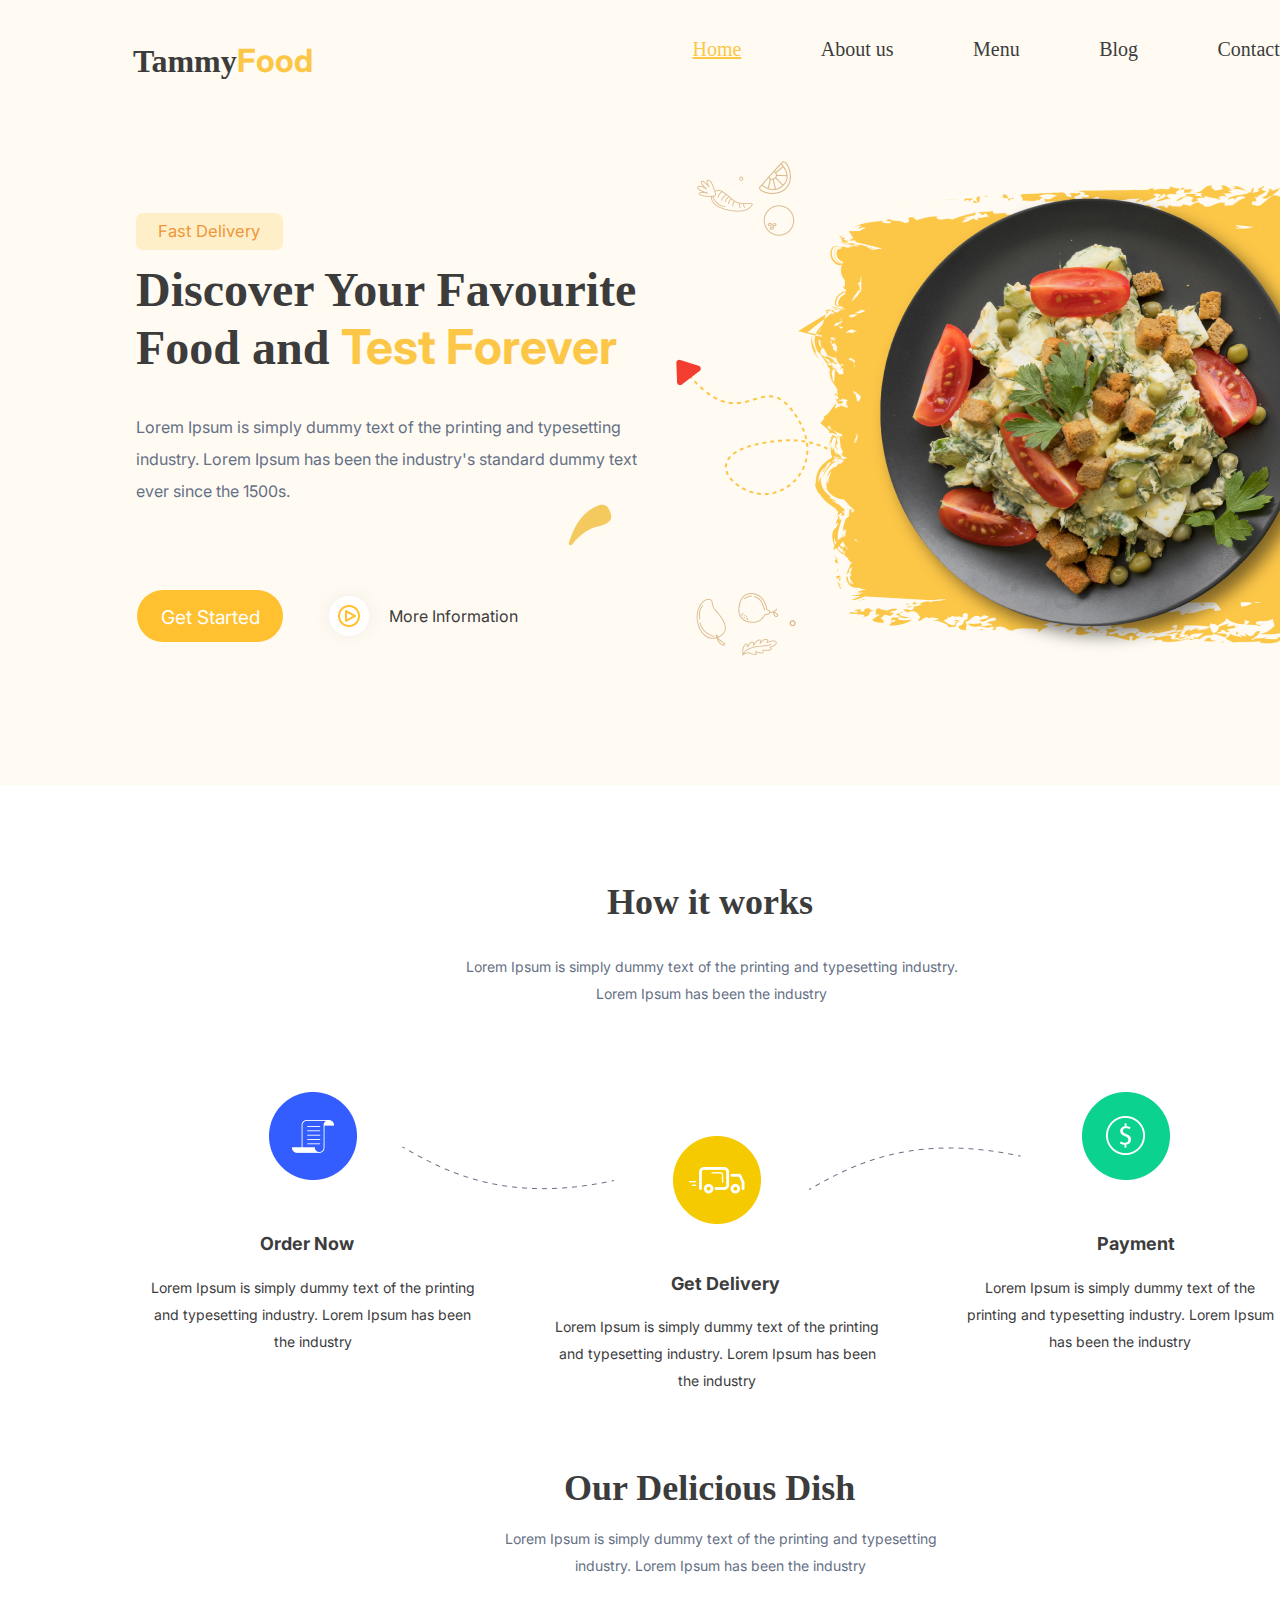
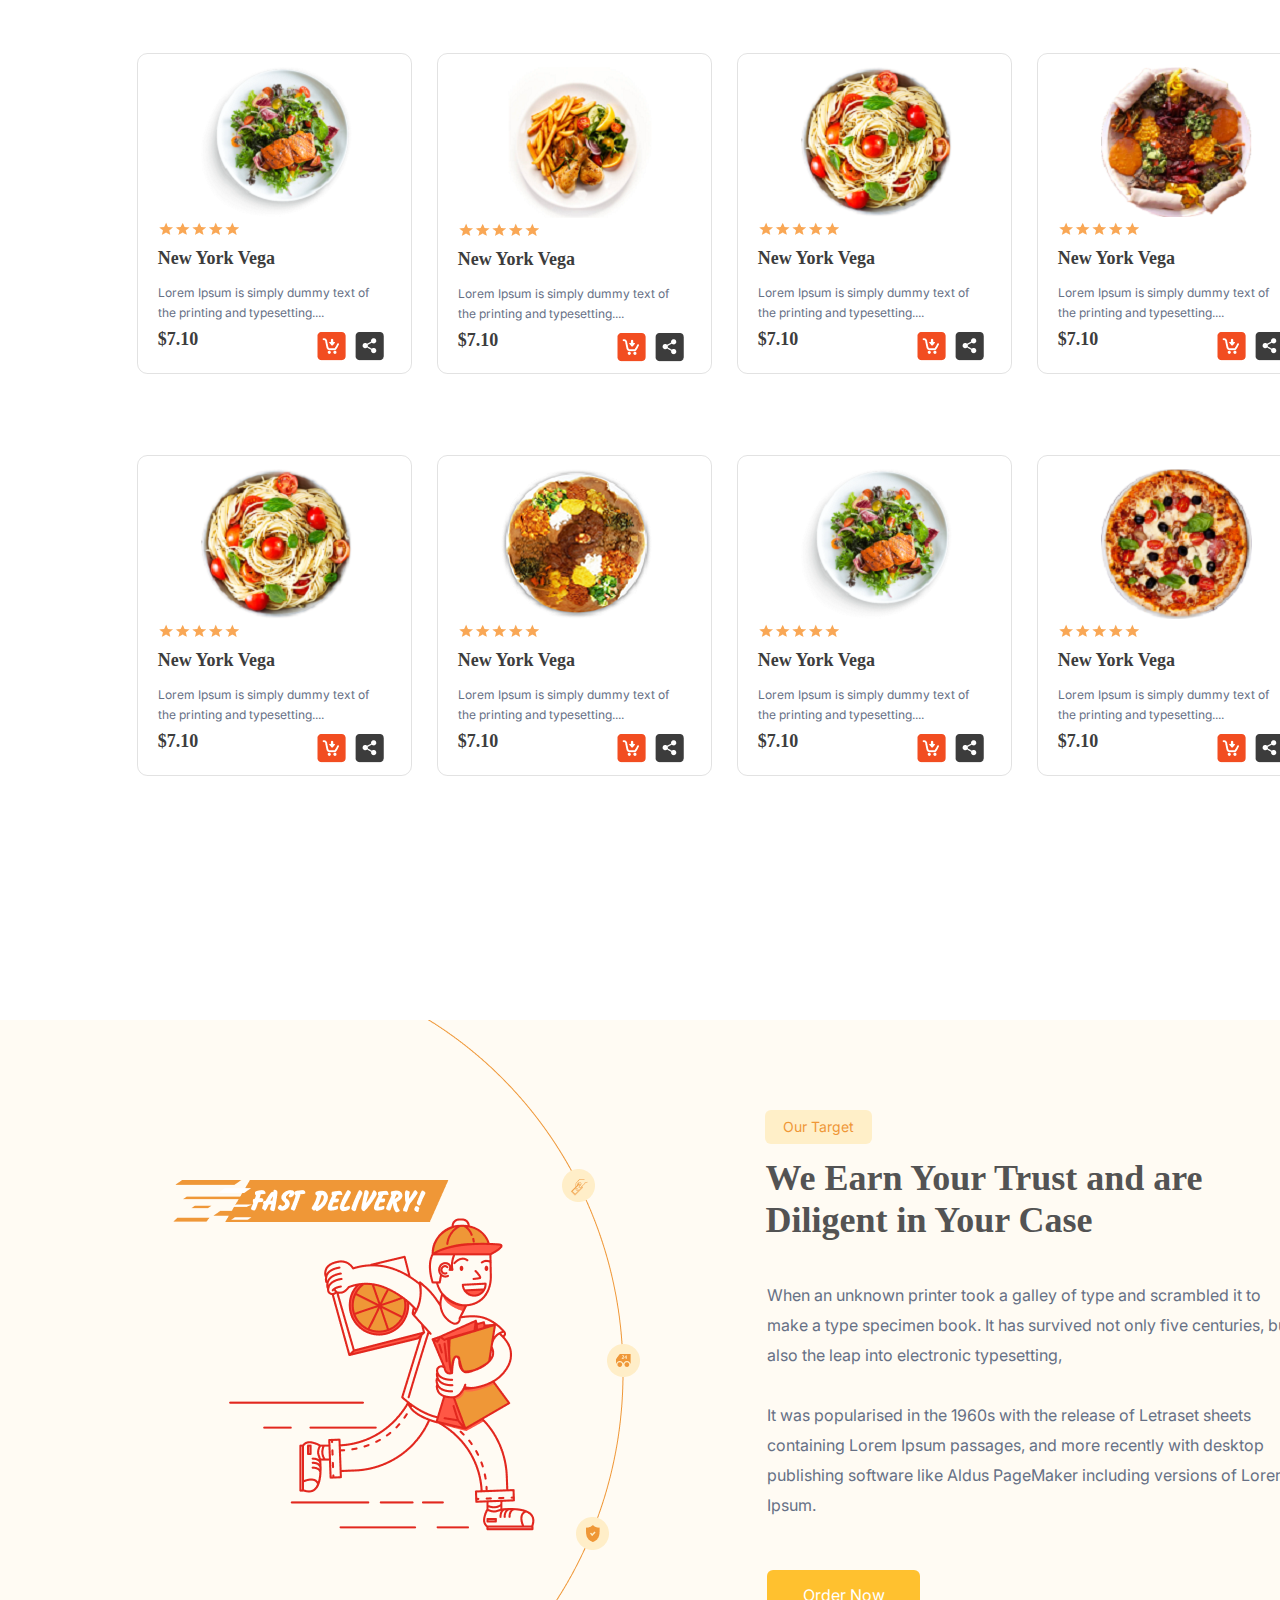
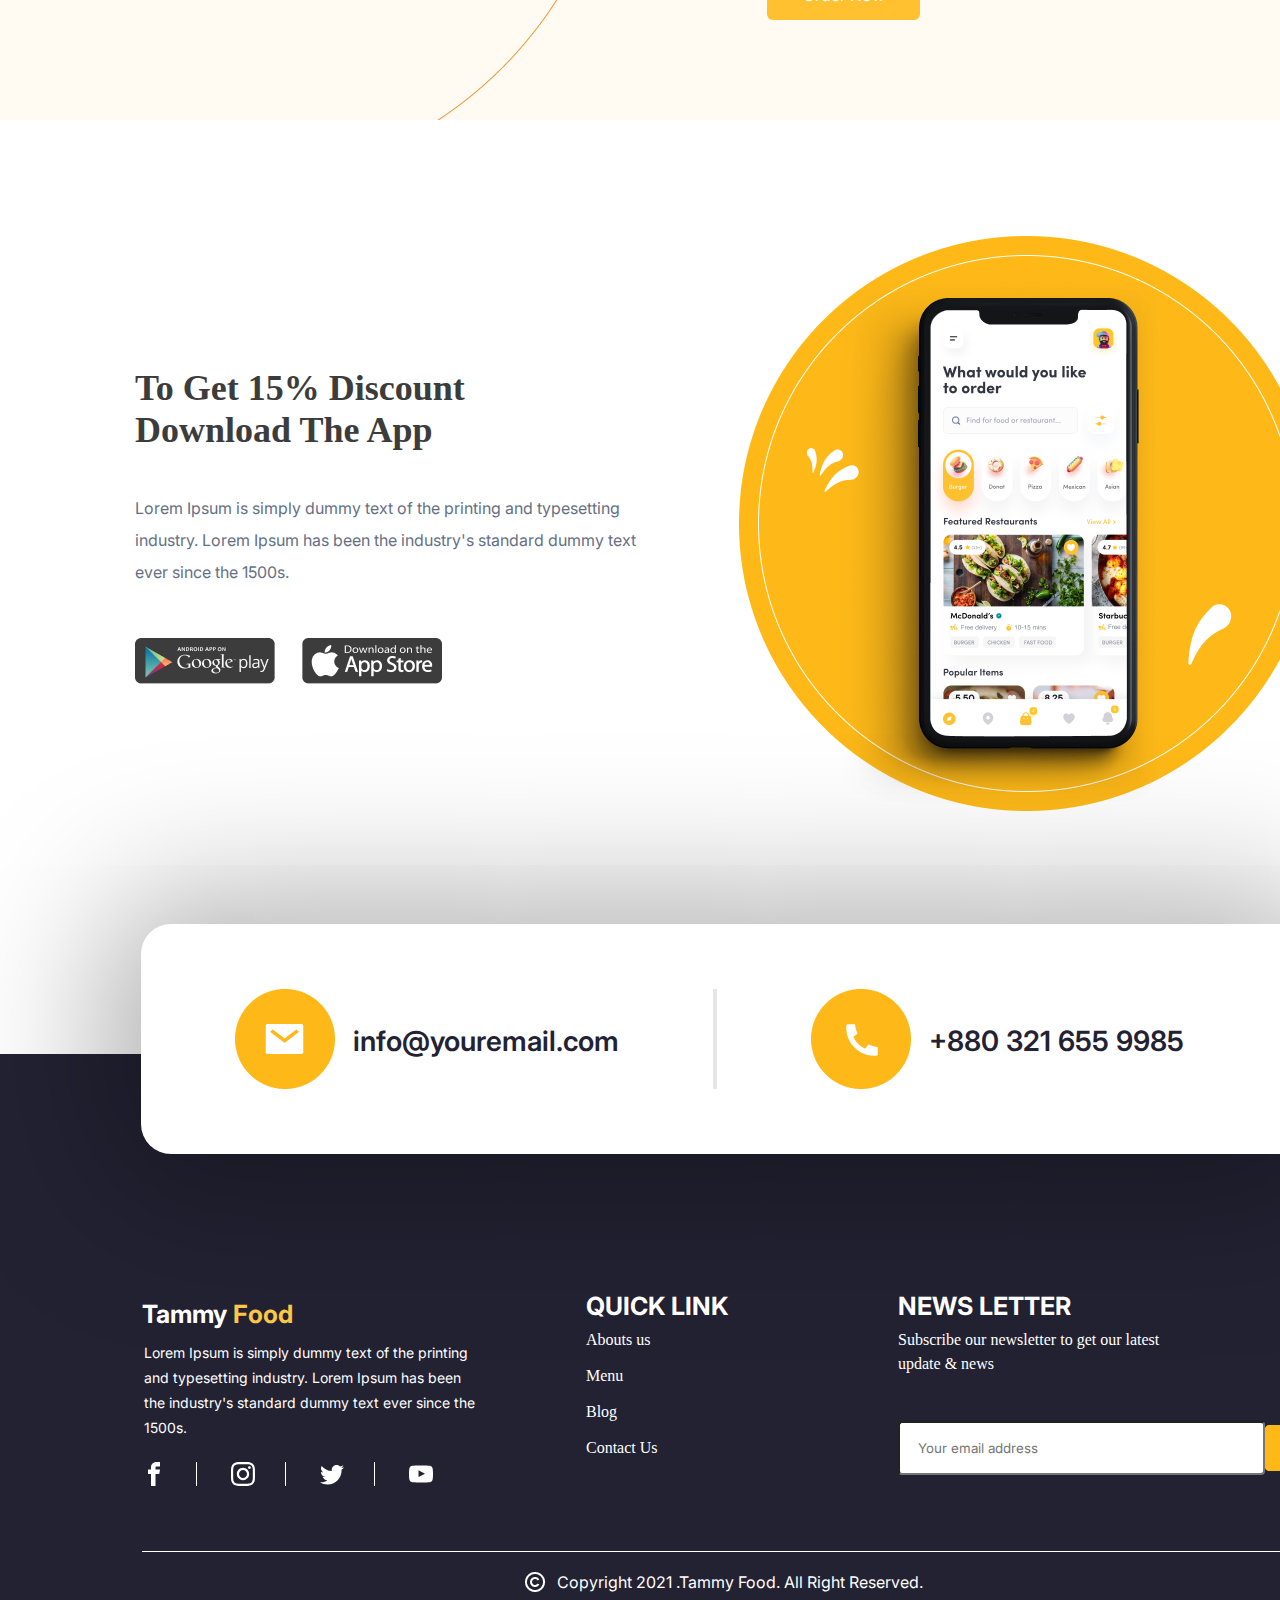
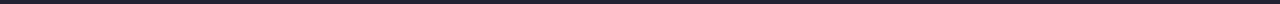
==== commit 8e0b7544: "the end" ====
--- a/index.html
+++ b/index.html
@@ -58,7 +58,6 @@
         <section>
             <h2 class="h2_Our">Our Delicious Dish</h2>
             <p class="p_Our">Lorem Ipsum is simply dummy text of the printing and typesetting industry. Lorem Ipsum has been the industry</p>
-
             <div class="pizza_choice">
                 <div>
                     <img class="pizza" src="/img/pizza1.png" alt="">
@@ -104,9 +103,7 @@
                         <a href=""><img src="/img/share.png" alt=""></a>
                     </article>
                 </div>
-               
-            </div>
-
+            </div>
             <div class="pizza_choice">
                 <div>
                     <img class="pizza" src="/img/pizza3.png" alt="">
@@ -152,15 +149,12 @@
                         <a href=""><img src="/img/share.png" alt=""></a>
                     </article>
                 </div>
-               
             </div>
         </section>
         <section class="section_Fast_Delivery">
             <a class="btn_Our btn" href="">Our Target</a>
             <h2 class="h2_Our2">We Earn Your Trust and are Diligent in Your Case</h2>
-            <p class="p_Our2">When an unknown printer took a galley of type and scrambled it to make a type specimen book. It has survived not only five centuries, but also the leap into electronic typesetting,<br><br>
-                It was popularised in the 1960s with the release of Letraset sheets containing Lorem Ipsum passages, and more recently with desktop publishing software like Aldus PageMaker including versions of Lorem Ipsum.</p>
-                <a class="btn_Order_Now btn" href="">Order Now</a>
+            <p class="p_Our2">When an unknown printer took a galley of type and scrambled it to make a type specimen book. It has survived not only five centuries, but also the leap into electronic typesetting,<br><br>It was popularised in the 1960s with the release of Letraset sheets containing Lorem Ipsum passages, and more recently with desktop publishing software like Aldus PageMaker including versions of Lorem Ipsum.</p>                <a class="btn_Order_Now btn" href="">Order Now</a>
         </section>
         <section class="section_mabile">
             <div class="text_mobile">
@@ -175,6 +169,7 @@
             <img src="/img/phone.png" alt="">
         </section>
     </main>
+    
     <footer>
         <section class="link">
             <article>
@@ -213,7 +208,6 @@
                     <a href=""><li>Menu</li></a>
                     <a href=""><li>Blog</li></a>
                     <a href=""><li>Contact Us</li></a>
-
                 </ul>
              </div>
              <div class="news_later">
@@ -226,30 +220,13 @@
                             <img class="send" src="/img/send.png" alt="">
                         </div> 
                     </li>
-    
                 </ul>
              </div>
-            <!-- 
-           
-            <ul class="news">
-                <li><h3>NEWS LETTER</h3></li>
-                <li>Subscribe our newsletter to get our latest <br> update & news</li>
-                <li>    
-                    <div>
-                        <input class="email_field" type="email" name="email" size="26" required placeholder="Your email address">
-                        <img class="send" src="/img/send.png" alt="">
-                    </div> 
-                </li>
-
-            </ul>
-            <hr class="line_hr">
-            <div class="copyright_text">
-                <img class="copyright" src="./Image/copyright.png" alt="">
-                <p>Copyright 2021 .Tammy Food. All Right Reserved.</p>
-            </div> -->
-       
-        </section>
+        </section>
+        <div class="copyright_text">
+            <img class="copyright" src="/img/copyright.png" alt="">
+            <p>Copyright 2021 .Tammy Food. All Right Reserved.</p>
+        </div>
     </footer>
-       
 </body>
 </html>--- a/style/index.css
+++ b/style/index.css
@@ -387,7 +387,7 @@
 }
 footer{
     width: 1440px;
-    height: 542px;
+    height: 550px;
     margin: 0 auto;
     margin-top: 243px;
     background-color: #232233;
@@ -398,21 +398,21 @@
     width: 1170px;
     height: 230px;  
     border-radius: 30px;
-background: #FFF;
-margin-left: 141px;
-display: flex;
-position:absolute;
-bottom: 430px;
--webkit-box-shadow: -1px 8px 152px 30px rgba(0,0,0,0.34);
--moz-box-shadow: -1px 8px 152px 30px rgba(0,0,0,0.34);
-box-shadow: -1px 8px 152px 30px rgba(0,0,0,0.34);
+    background: #FFF;
+    margin-left: 141px;
+    display: flex;
+    position:absolute;
+    bottom: 450px;
+    -webkit-box-shadow: -1px 8px 152px 30px rgba(0,0,0,0.34);
+    -moz-box-shadow: -1px 8px 152px 30px rgba(0,0,0,0.34);
+    box-shadow: -1px 8px 152px 30px rgba(0,0,0,0.34);
 }
 .link article{
     height: 100px;
     border-right: 4px solid #E6E6E6;
     margin-left: 94px;
-margin-top: 65px;   
-display: flex;
+    margin-top: 65px;   
+    display: flex;
 }
 .link article:last-child{
     border-right: none;
@@ -429,9 +429,13 @@
     margin-right: 94px;
 }
   .reference{
+    width: 1167px;
     display: flex;
     font-style: normal;
     position: relative;
+    margin-left: 142px;
+    border-bottom: 1px solid #fff;
+    padding-bottom: 52px;
 
   }
   .reference h3{
@@ -444,7 +448,6 @@
     width: 331px;
     height: 200px;
     margin-top: 245px;
-    margin-left: 142px;
     position: relative;
 
   }
@@ -530,14 +533,27 @@
 }
 .email_field{
     width: 345px;
-height: 50px;
-margin-top: 33px;
-border-radius: 4px;
-background: #FFF;
-padding-left: 18px;
+    height: 50px;
+    margin-top: 33px;
+    border-radius: 4px;
+    background: #FFF;
+    padding-left: 18px;
 }
 .send{
     position: absolute;
     margin-top:37px;
     margin-right: 0px;
-}+}
+.copyright_text{
+    display: flex;
+    margin-left: 523px;
+    margin-top: 18px;
+}
+.copyright_text p{
+     margin-left:10px ;
+    color: #FFF;
+    font-size: 16px;
+    font-style: normal;
+    font-weight: 400;
+    line-height: 24px; 
+}
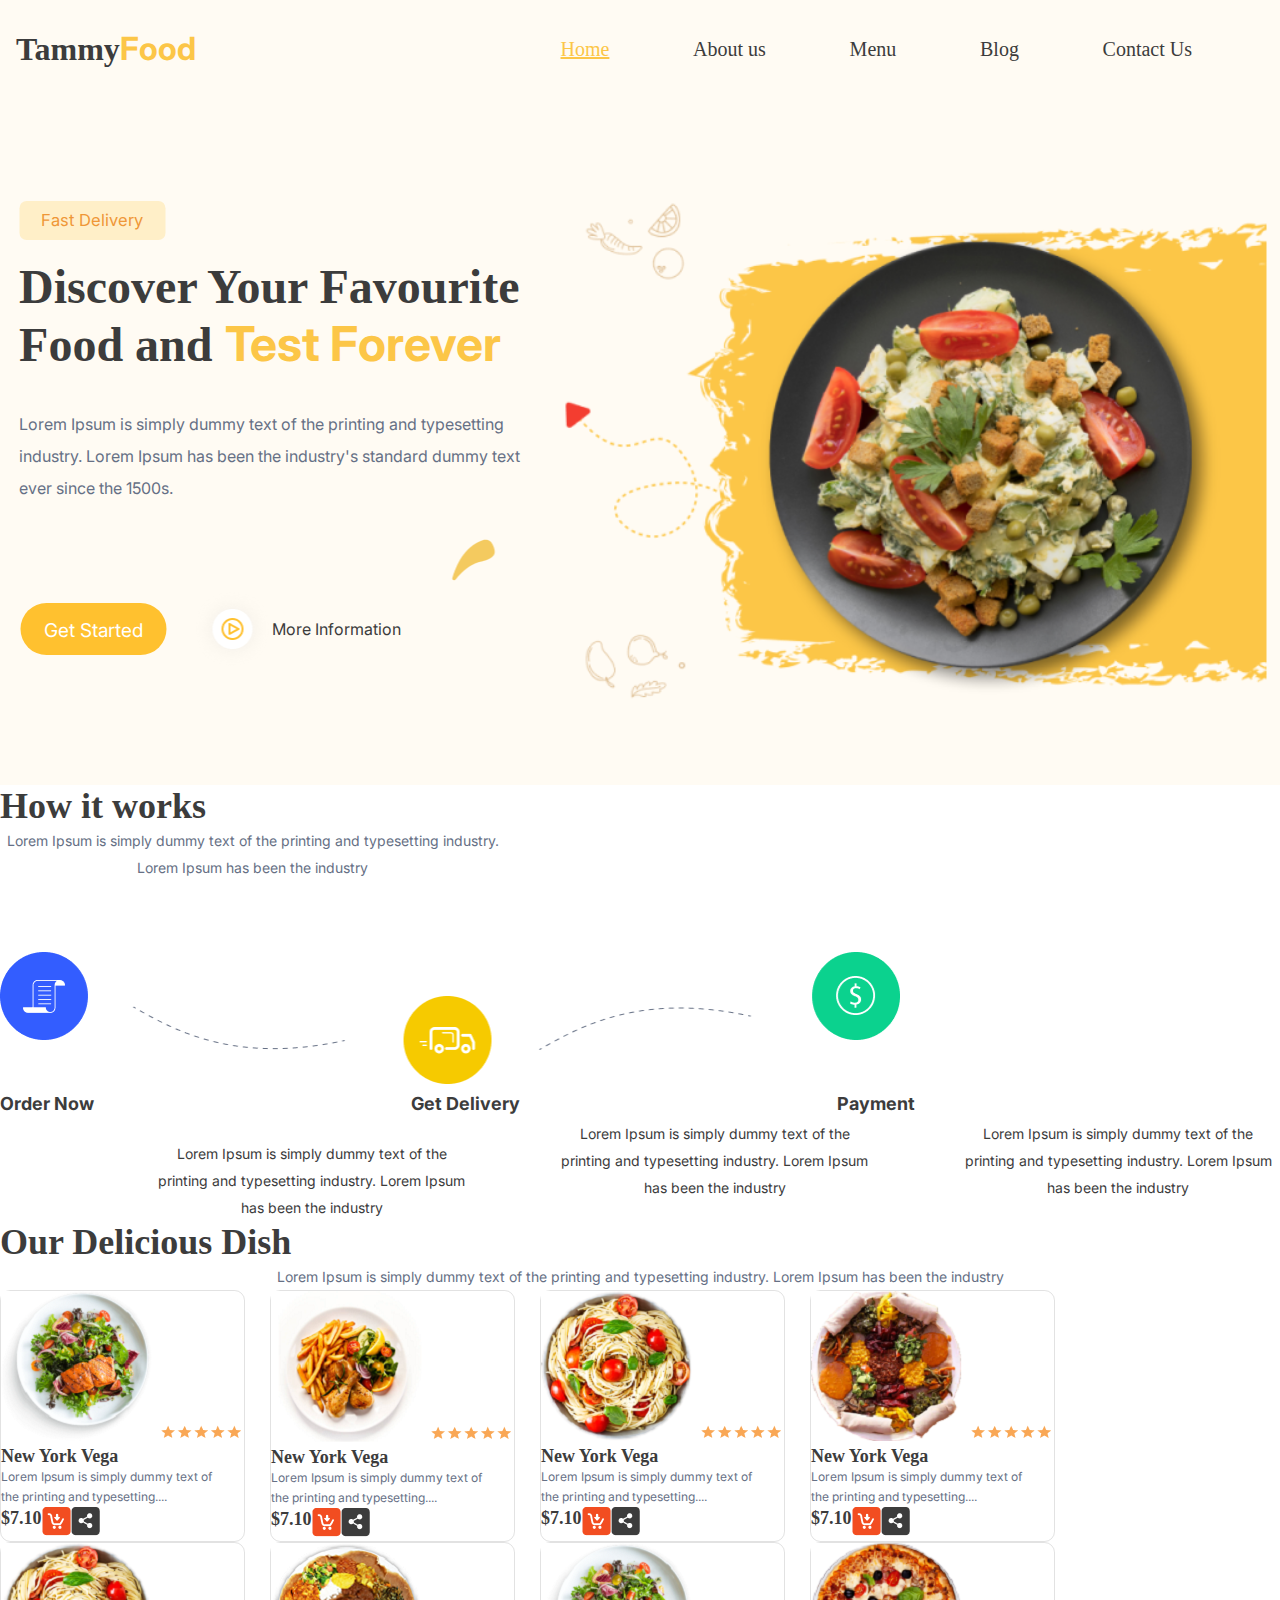
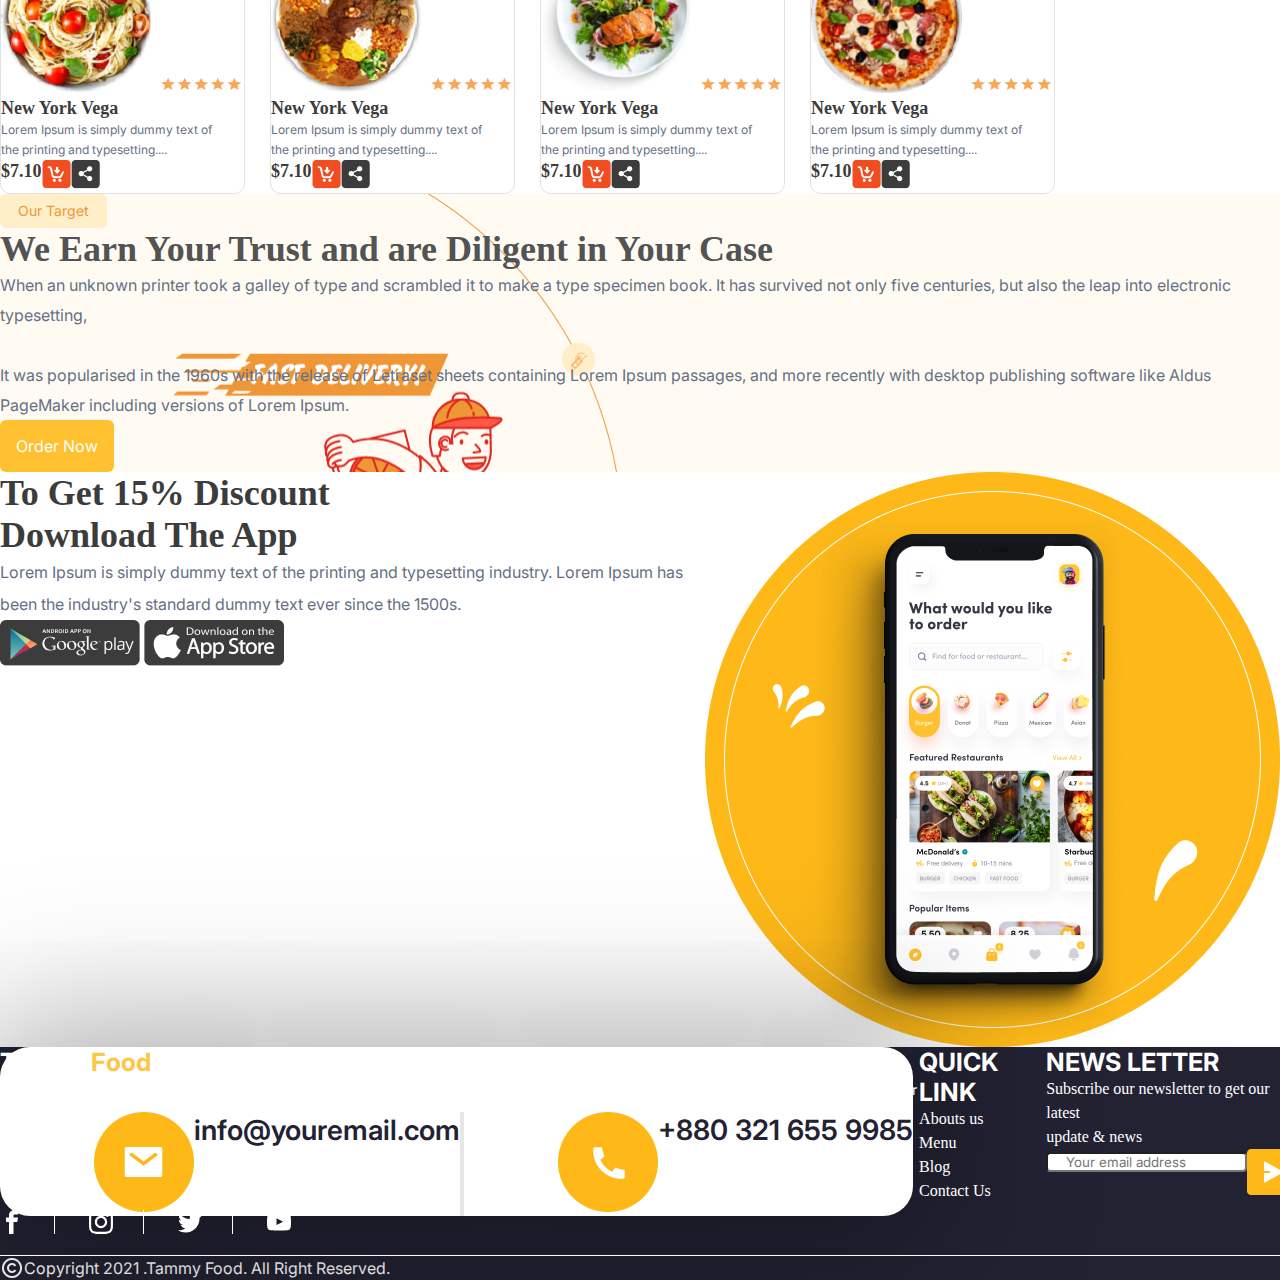
==== commit d424bae5: "29.11" ====
--- a/index.html
+++ b/index.html
@@ -9,8 +9,8 @@
     <link href="https://fonts.googleapis.com/css2?family=Inter:wght@500&display=swap" rel="stylesheet"></head>
     <link rel="stylesheet" href="style/index.css">
 <body>
-    
     <header>
+        <section class="section_header">
         <div>
             <ul class="cap">
                 <li class="a_li"> <h2 class="h2_TammyFood">Tammy<span>Food</span></h2></li>
@@ -21,22 +21,26 @@
                 <li class="a_li li_cap "> <a href="" class="a_no_underline">Contact Us</a></li>
             </ul>
         </div>
+        <div class="png_food">
+            <a class="btn" href="">Fast Delivery</a>
+            <img height="526" src="./img/food 1.png" alt="">
+        </div>
         <section class="container">
             <div>
-                <article class="btn_fast">
-                    <a class="btn_Fast_Delivery btn" href="">Fast Delivery</a>
-                </article>
                 <h1 class="h1_home">Discover Your Favourite<br>Food and <span>Test Forever</span></h1>
                 <p class="p_home">Lorem Ipsum is simply dummy text of the printing and typesetting industry. Lorem Ipsum has been the industry's standard dummy text ever since the 1500s.</p>
-                <article class="btn_get">
+                <div class="shape_place"> <img src="./img/Shape.png" alt=""></div>
+                <div class="btn_get">
                     <a class="btn_Get_Started" href="">Get Started</a>
                     <a class="btn_video" href="" >
                         <img class="btn_img_video" src="./img/video.png" alt="">
                         <p class="p_video">More Information</p>
                     </a>
-                </article>
-            </div>
-        </section>
+                </div>  
+            </div>
+            
+        </section>
+    </section>
     </header>
 
     <main>
@@ -162,11 +166,11 @@
                     Download The App</h2>
                     <p>  Lorem Ipsum is simply dummy text of the printing and typesetting industry. Lorem Ipsum has been the industry's standard dummy text ever since the 1500s. </p>    
             <article class="google_apple">
-                <a href=""><img src="/img/google.png" alt=""></a>
-                <a href=""><img src="/img/apple.png" alt=""></a>
+                <a href=""><img src="./img/google.png" alt=""></a>
+                <a href=""><img src="./img/apple.png" alt=""></a>
             </article>
             </div>
-            <img src="/img/phone.png" alt="">
+            <img src="./img/phone.png" alt="">
         </section>
     </main>
     
@@ -187,16 +191,16 @@
                 <p>Lorem Ipsum is simply dummy text of the printing and typesetting industry. Lorem Ipsum has been the industry's standard dummy text ever since the 1500s.</p>
                 <div class="icon_box">
                     <svg  width="24"  height="24" >
-                       <use href="/img/icomoon (1)/symbol-defs.svg#icon-facebook"></use>
+                       <use href="./img/icomoon (1)/symbol-defs.svg#icon-facebook"></use>
                     </svg>
                     <svg width="24" height="24">
-                        <use href="/img/icomoon (1)/symbol-defs.svg#icon-instagram"></use>
+                        <use href="./img/icomoon (1)/symbol-defs.svg#icon-instagram"></use>
                      </svg> 
                         <svg  width="24" height="24">
-                        <use href="/img/icomoon (1)/symbol-defs.svg#icon-twitter"></use>
+                        <use href="./img/icomoon (1)/symbol-defs.svg#icon-twitter"></use>
                      </svg>  
                        <svg width="24" height="24" >
-                        <use href="/img/icomoon (1)/symbol-defs.svg#icon-youtube"></use>
+                        <use href="./img/icomoon (1)/symbol-defs.svg#icon-youtube"></use>
                      </svg>
                     </div>
                 </div>
@@ -217,14 +221,14 @@
                     <li>    
                         <div>
                             <input class="email_field" type="email" name="email" size="16" required placeholder="Your email address">
-                            <img class="send" src="/img/send.png" alt="">
+                            <img class="send" src="./img/send.png" alt="">
                         </div> 
                     </li>
                 </ul>
              </div>
         </section>
         <div class="copyright_text">
-            <img class="copyright" src="/img/copyright.png" alt="">
+            <img class="copyright" src="./img/copyright.png" alt="">
             <p>Copyright 2021 .Tammy Food. All Right Reserved.</p>
         </div>
     </footer>
--- a/style/index.css
+++ b/style/index.css
@@ -6,15 +6,52 @@
     font-style: normal;
 
 }
+:root{
+    --bacgraund_fon:#FFFBF3;
+}
 header{
-    background-image: url('/img/food.png'); 
-    width: 1440px;
-    height: 785px;
+    background-color: var(--bacgraund_fon);
+    width: 100%;
+    height: 785px; 
     margin: 0 auto;
+    position: relative;
+
+    /* background-image: url('../img/food.png');
+    background-position: center; 
+    background-repeat: no-repeat;
+    width: 100%; 
+    height: 725px;  */
+    /* height: 725px; */
+    /* margin: 0 auto; */
+}
+.section_header{
+    max-width: 1440px;
+    margin: 0 auto;
+    position: absolute;
+    left: 47%;
+    transform: translateX(-50%);
+}
+.png_food{
+     margin-top: 133px;
+    display: flex;
+}
+.png_food a{
+    margin-left: 136px;
+    width: 105px;
+    height: 17px;
+    font-size: 16.625px;
+    font-weight: 600px;
+    line-height: 14.25px;
+    padding:  11px 20.875px 11px 20.875px; 
+    border-radius: 7.125px;
+}
+.png_food img{
+    margin-left: 400px;
+
 }
 .h2_TammyFood{
-    width: 199px;
-    height: 39px;
+    /* width: 199px;
+    height: 39px; */
     margin-top: 29px;
     margin-left: 133px;
     font-size: 32px;
@@ -36,11 +73,12 @@
 }
 .cap{
     list-style-type: none;
-    margin: 0;
+    margin-right: 10vw;
     padding: 0;
     display: flex;
     Justify-content : space-between ;
-    width: 1307px;
+    width: 1309px;
+
 }
 .a_li{
     float: left;
@@ -56,18 +94,9 @@
     font-weight: 700px;
     line-height: normal;
 }
-.btn_Fast_Delivery{
-    width: 105px;
-    height: 15px;
-    font-size: 16.625px;
-    font-weight: 600px;
-    line-height: 14.25px;
-    padding:  11px 20.875px 11px 20.875px; 
-    border-radius: 7.125px;
-
-}
 .container {
     display: flex;
+    margin-top:-480px;
 }
 .btn_fast{
     margin-top: 133px;
@@ -96,15 +125,16 @@
     font-style: normal;
     font-weight: 400px;
     line-height: 32px;
-    width: 507px;
-    height: 125px;
     flex-shrink: 0;
 }
 .food_img{
     margin-top: 158.11px;
 }
+.shape_place{
+    margin-left: 565px;
+}
 .btn_get{
-    margin-top: 27px;
+    margin-top: -20px;
     margin-left: 137px;
     gap: 26px;
     display: flex;
@@ -139,11 +169,11 @@
     margin-top: 43px;
 }
 main{
-    width: 1440px;
-    margin: 0 auto;
+    /* width: 1440px; */
+    /* margin: 0 auto; */
 }
 h2{
-    height: 42px;
+    /* height: 42px; */
     font-family: 'Segoe UI';
     font-size: 36px;
     font-style: normal;
@@ -151,14 +181,14 @@
     line-height: normal;
 }
 .h2_Works{
-    margin-top: 96px;
-    margin-left: 607px;
-    width: 231px;
+    /* margin-top: 96px; */
+    /* margin-left: 607px; */
+    /* width: 231px; */
 }
 .p_Works{
     color: #667085;
-    margin-top: 30px;
-    margin-left: 459px;
+    /* margin-top: 30px; */
+    /* margin-left: 459px; */
     width: 505px;
     height: 125px;
     color: #667085;
@@ -169,8 +199,10 @@
     line-height: 27px;
 }
 .img_icons{
-    margin-top: 14px;
-    margin-left: 269px;
+    width: 100vh;
+
+    /* margin-top: 14px;
+    margin-left: 269px; */
 }
 h3{
     font-size: 18px;
@@ -179,13 +211,13 @@
     line-height: 32px;
 }
 .div_icons{
-    margin-left: 260px;
+    /* margin-left: 260px; */
     display: flex;
     gap: 317px;
-    height: 26px;
+    /* height: 26px; */
 }
 .h3_Get{
-    margin-top: 40px;
+    /* margin-top: 40px; */
 }
 .div_p_icons{
     gap: 80px;
@@ -196,33 +228,33 @@
     font-style: normal;
     font-weight: 400px;
     line-height: 27px;
-    height: 169px;
+    /* height: 169px; */
 }
 .p_Order_Now{
     margin-left: 150px;
     margin-top: 20px;
-    width: 325px;
+    /* width: 325px; */
 }
 .p_Get{
-    margin-top: 59px;
-    width: 324px;
+    /* margin-top: 59px; */
+    /* width: 324px; */
 }
 .p_Payment{
-    width: 322px;
-    margin-top: 20px;
+    /* width: 322px; */
+    /* margin-top: 20px; */
 
 }
 .h2_Our{
-    width: 313px;
-    height: 42px;
-    margin-top: 44px;
-    margin-left: 564px;
+    /* width: 313px; */
+    /* height: 42px; */
+    /* margin-top: 44px; */
+    /* margin-left: 564px; */
 }
 .p_Our{
-    margin-top: 16px;
-    margin-left: 488px;
-    width: 465px;
-    height: 47px;
+    /* margin-top: 16px; */
+    /* margin-left: 488px; */
+    /* width: 465px; */
+    /* height: 47px; */
     color: #667085;
     text-align: center;
     font-size: 14px;
@@ -231,14 +263,15 @@
     line-height: 27px;
 }
 .pizza_choice {
-    margin-left: 137px;
-    margin-top: 81px;
+    /* margin-left: 137px;
+    margin-top: 81px; */
     display: flex;
     gap: 25px;
  }
  .pizza_choice div {
-    width: 273px;
-    height: 319px;border-radius: 10.483px;
+    /* width: 273px; */
+    /* height: 319px; */
+    border-radius: 10.483px;
     border: 0.699px solid rgba(112, 112, 112, 0.20);
 
  }
@@ -248,8 +281,8 @@
     background: #FFF;
     box-shadow: 0px 30px 30px 13px rgba(198, 198, 198, 0.25);}
  .pizza_choice h3{
-    margin-top: 5.25px;
-    margin-left: 19.66px;
+    /* margin-top: 5.25px; */
+    /* margin-left: 19.66px; */
     color: #3C3C3C;
     font-family: 'Segoe UI';
     font-size: 18px;
@@ -258,8 +291,8 @@
     line-height: 22.363px;
  }
   .pizza_choice p{
-    margin-top: 13.25px;
-    margin-left: 20px;
+    /* margin-top: 13.25px; */
+    /* margin-left: 20px; */
     color: #667085;
     font-size: 12px;
     font-style: normal;
@@ -267,16 +300,16 @@
     line-height: 20px;
  }
  .pizza{
-    margin-top: 13.15px;
-    margin-left: 63px;
+    /* margin-top: 13.15px; */
+    /* margin-left: 63px; */
  }
  .stars{
-    margin-left: 16.13px;
+    /* margin-left: 16.13px; */
  }
  .price{
-    margin-top: 3px;
+    /* margin-top: 3px;
     margin-right: 110px;
-    margin-left: 20.62px;
+    margin-left: 20.62px; */
     color: #3C3C3C;
     font-size: 16px;
     font-style: normal;
@@ -287,18 +320,18 @@
     display: flex;
  }
  .icons a{
-    margin-left: 9.02px;
-    margin-top: 9px;
+    /* margin-left: 9.02px;
+    margin-top: 9px; */
  }
 .section_Fast_Delivery{
-    margin-top: 244px;
-    background-image: url('/img/Fast_Dev.png');
-    width: 1440px;
-    height: 700px;
+    /* margin-top: 244px; */
+    background-image: url('../img/Fast_Dev.png');
+    /* width: 1440px;
+    height: 700px; */
 }
 .btn_Our{
-    margin-top: 90px;
-    margin-left: 765px;
+    /* margin-top: 90px;
+    margin-left: 765px; */
     font-size: 14px;
     line-height: 14.25px;
     padding:  10px 18px 10px 18px; 
@@ -316,10 +349,10 @@
     text-decoration: none;
 }
 .h2_Our2{
-    width: 565px;
+    /* width: 565px;
     height: 123px;
     margin-top: 13px;
-    margin-left: 765.5px;
+    margin-left: 765.5px; */
     color: #535353;
     font-family: 'Segoe UI';
     font-size: 36px;
@@ -328,9 +361,9 @@
     line-height: normal;
 }
 .p_Our2{
-    width: 537px;
+    /* width: 537px;
     height: 260px;
-    margin-left: 766.5px;
+    margin-left: 766.5px; */
     color: #667085;
     font-size: 16px;
     font-style: normal;
@@ -339,10 +372,10 @@
 
 }
 .btn_Order_Now{
-    margin-top: 30px;
+    /* margin-top: 30px;
     margin-left: 767px;
     width:121px;
-    height: 12px;
+    height: 12px; */
     color: #FFF;
     font-size: 16px;
     font-weight: 600px;
@@ -351,16 +384,16 @@
     padding:  19px 16px 19px 16px; 
 }
 .section_mabile{
-    margin-top: 116px;
+    /* margin-top: 116px;
     width: 1170px;
     height: 575px;
-    margin-left: 135px;
+    margin-left: 135px; */
     display: flex;
 }
 .section_mabile h2{
-    width: 418px;
+    /* width: 418px;
     height: 125px;
-    margin-top: 131px;
+    margin-top: 131px; */
     color: #3C3C3C;
     font-family: 'Segoe UI';
     font-size: 36px;
@@ -369,8 +402,8 @@
     line-height: normal;
 }
 .section_mabile p {
-    width: 510px;
-    height: 125px;
+    /* width: 510px;
+    height: 125px; */
     color: #667085;
     font-size: 16px;
     font-style: normal;
@@ -378,37 +411,37 @@
     line-height: 32px;
 }
 .section_mabile img{
-    margin-left: 94px;
+    /* margin-left: 94px; */
 }
 .google_apple img{
-    margin-top: 21px;
+    /* margin-top: 21px;
     margin-left: 0px;
-    margin-right: 22.71px;
+    margin-right: 22.71px; */
 }
 footer{
-    width: 1440px;
+    /* width: 1440px;
     height: 550px;
-    margin: 0 auto;
-    margin-top: 243px;
+    margin: 0 auto; */
+    /* margin-top: 243px; */
     background-color: #232233;
     position: relative;
 
 }
 .link{
-    width: 1170px;
-    height: 230px;  
+    /* width: 1170px; */
+    /* height: 230px;   */
     border-radius: 30px;
     background: #FFF;
-    margin-left: 141px;
+    /* margin-left: 141px; */
     display: flex;
     position:absolute;
-    bottom: 450px;
+    /* bottom: 450px; */
     -webkit-box-shadow: -1px 8px 152px 30px rgba(0,0,0,0.34);
     -moz-box-shadow: -1px 8px 152px 30px rgba(0,0,0,0.34);
     box-shadow: -1px 8px 152px 30px rgba(0,0,0,0.34);
 }
 .link article{
-    height: 100px;
+    /* height: 100px; */
     border-right: 4px solid #E6E6E6;
     margin-left: 94px;
     margin-top: 65px;   
@@ -424,16 +457,16 @@
     font-weight: 600;
     line-height: 37.5px; /* 133.929% */
     text-transform: lowercase;
-    margin-left: 18px ;
+    /* margin-left: 18px ;
     margin-top: 34px ;
-    margin-right: 94px;
+    margin-right: 94px; */
 }
   .reference{
-    width: 1167px;
+    /* width: 1167px; */
     display: flex;
     font-style: normal;
     position: relative;
-    margin-left: 142px;
+    /* margin-left: 142px; */
     border-bottom: 1px solid #fff;
     padding-bottom: 52px;
 
@@ -445,34 +478,34 @@
     line-height: 37.5px; 
   }
   .reference_text{
-    width: 331px;
-    height: 200px;
-    margin-top: 245px;
+    /* width: 331px; */
+    /* height: 200px; */
+    /* margin-top: 245px; */
     position: relative;
 
   }
   .reference h3:first-child
   {
     font-family: 'Inter', sans-serif;
-    width: 199px;
-    height: 25px;
+    /* width: 199px; */
+    /* height: 25px; */
     color: #FFF;
     font-size: 25px;
     font-weight: 700px;
     line-height: normal;
   }
   .reference_text p{
-    width: 331px;
-    height: 72px;
+    /* width: 331px;
+    height: 72px; */
     color:  #FFF;
     font-size: 14px;
     font-weight: 400px;
     line-height: 25px;
-    margin-top: 16px;
-    margin-left: 2px;
+    /* margin-top: 16px; */
+    /* margin-left: 2px; */
   }
   .icon_box{
-    height: 20px;
+    /* height: 20px; */
     position: absolute;
     bottom:80px;
     left:0px;
@@ -497,8 +530,8 @@
     fill:#FEB918;
 }
 .quick_link{
-    margin-top: 237px;
-    margin-left: 113px;
+    /* margin-top: 237px; */
+    /* margin-left: 113px; */
 }
 .quick_link h3{
     font-family: 'Segoe UI';
@@ -508,7 +541,7 @@
 }
 li{
     list-style: none;   
-    margin-top:12px;
+    /* margin-top:12px; */
     color: #FFF;
     font-family: 'Segoe UI';
     font-size: 16px;
@@ -522,8 +555,8 @@
     text-decoration: none;
 }
 .news_later{
-    margin-top: 237px;
-    margin-left: 113px;
+    /* margin-top: 237px; */
+    /* margin-left: 113px; */
 
 }
 .news_later h3{
@@ -532,25 +565,25 @@
     text-transform: uppercase;
 }
 .email_field{
-    width: 345px;
-    height: 50px;
-    margin-top: 33px;
+    /* width: 345px; */
+    /* height: 50px; */
+    /* margin-top: 33px; */
     border-radius: 4px;
     background: #FFF;
     padding-left: 18px;
 }
 .send{
     position: absolute;
-    margin-top:37px;
-    margin-right: 0px;
+    /* margin-top:37px; */
+    /* margin-right: 0px; */
 }
 .copyright_text{
     display: flex;
-    margin-left: 523px;
-    margin-top: 18px;
+    /* margin-left: 523px; */
+    /* margin-top: 18px; */
 }
 .copyright_text p{
-     margin-left:10px ;
+     /* margin-left:10px ; */
     color: #FFF;
     font-size: 16px;
     font-style: normal;
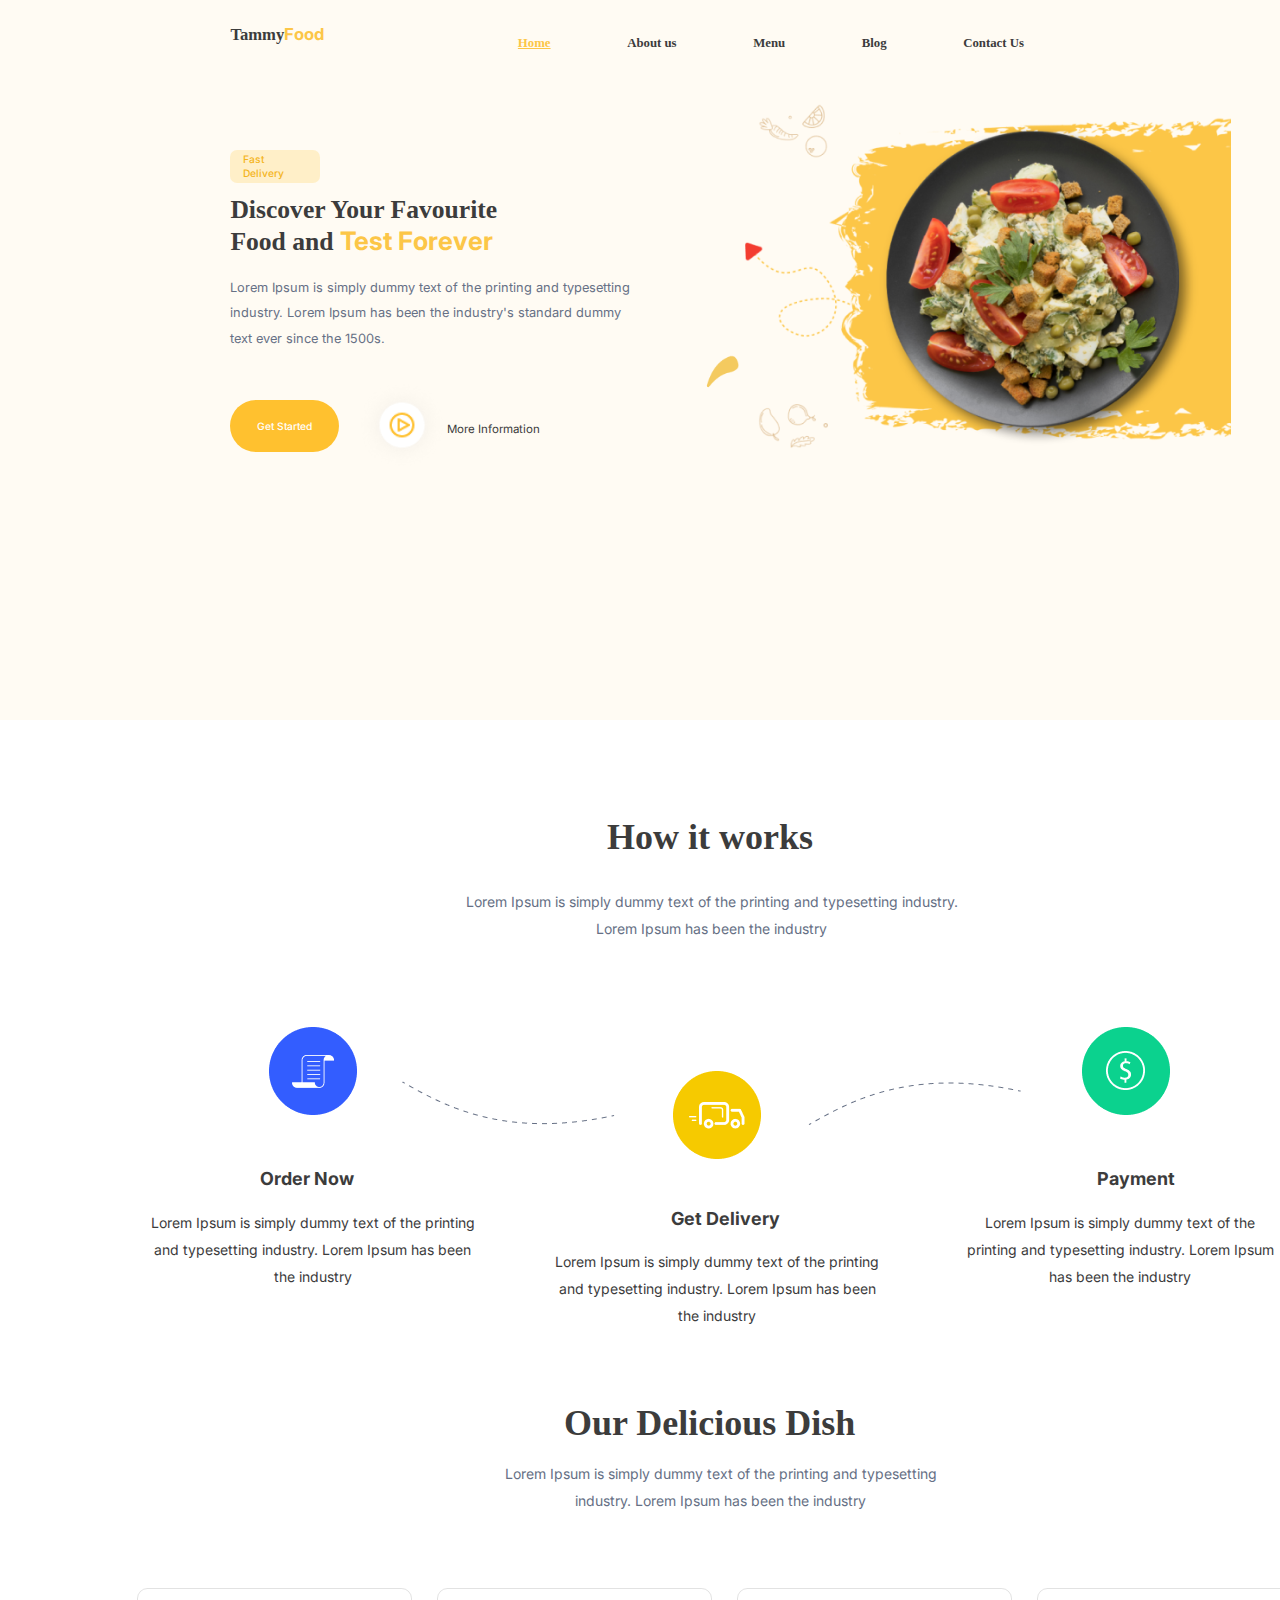
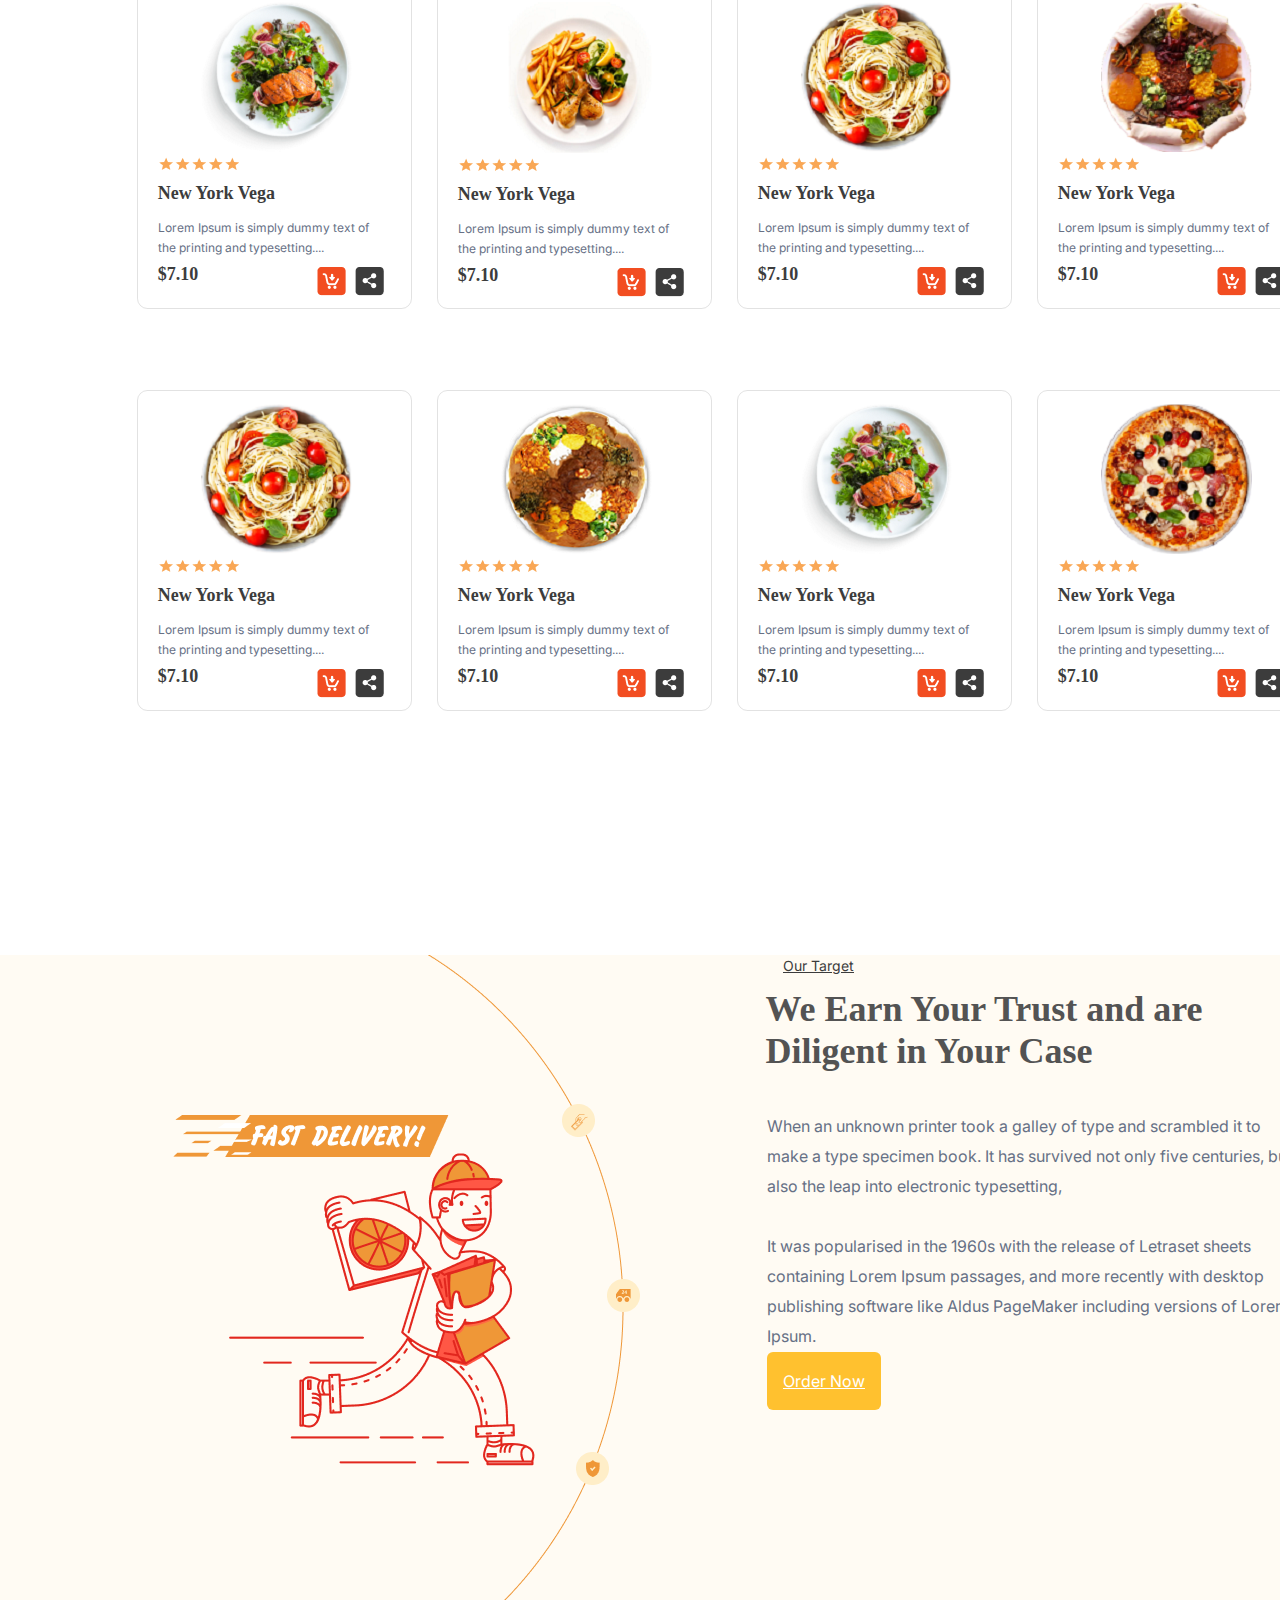
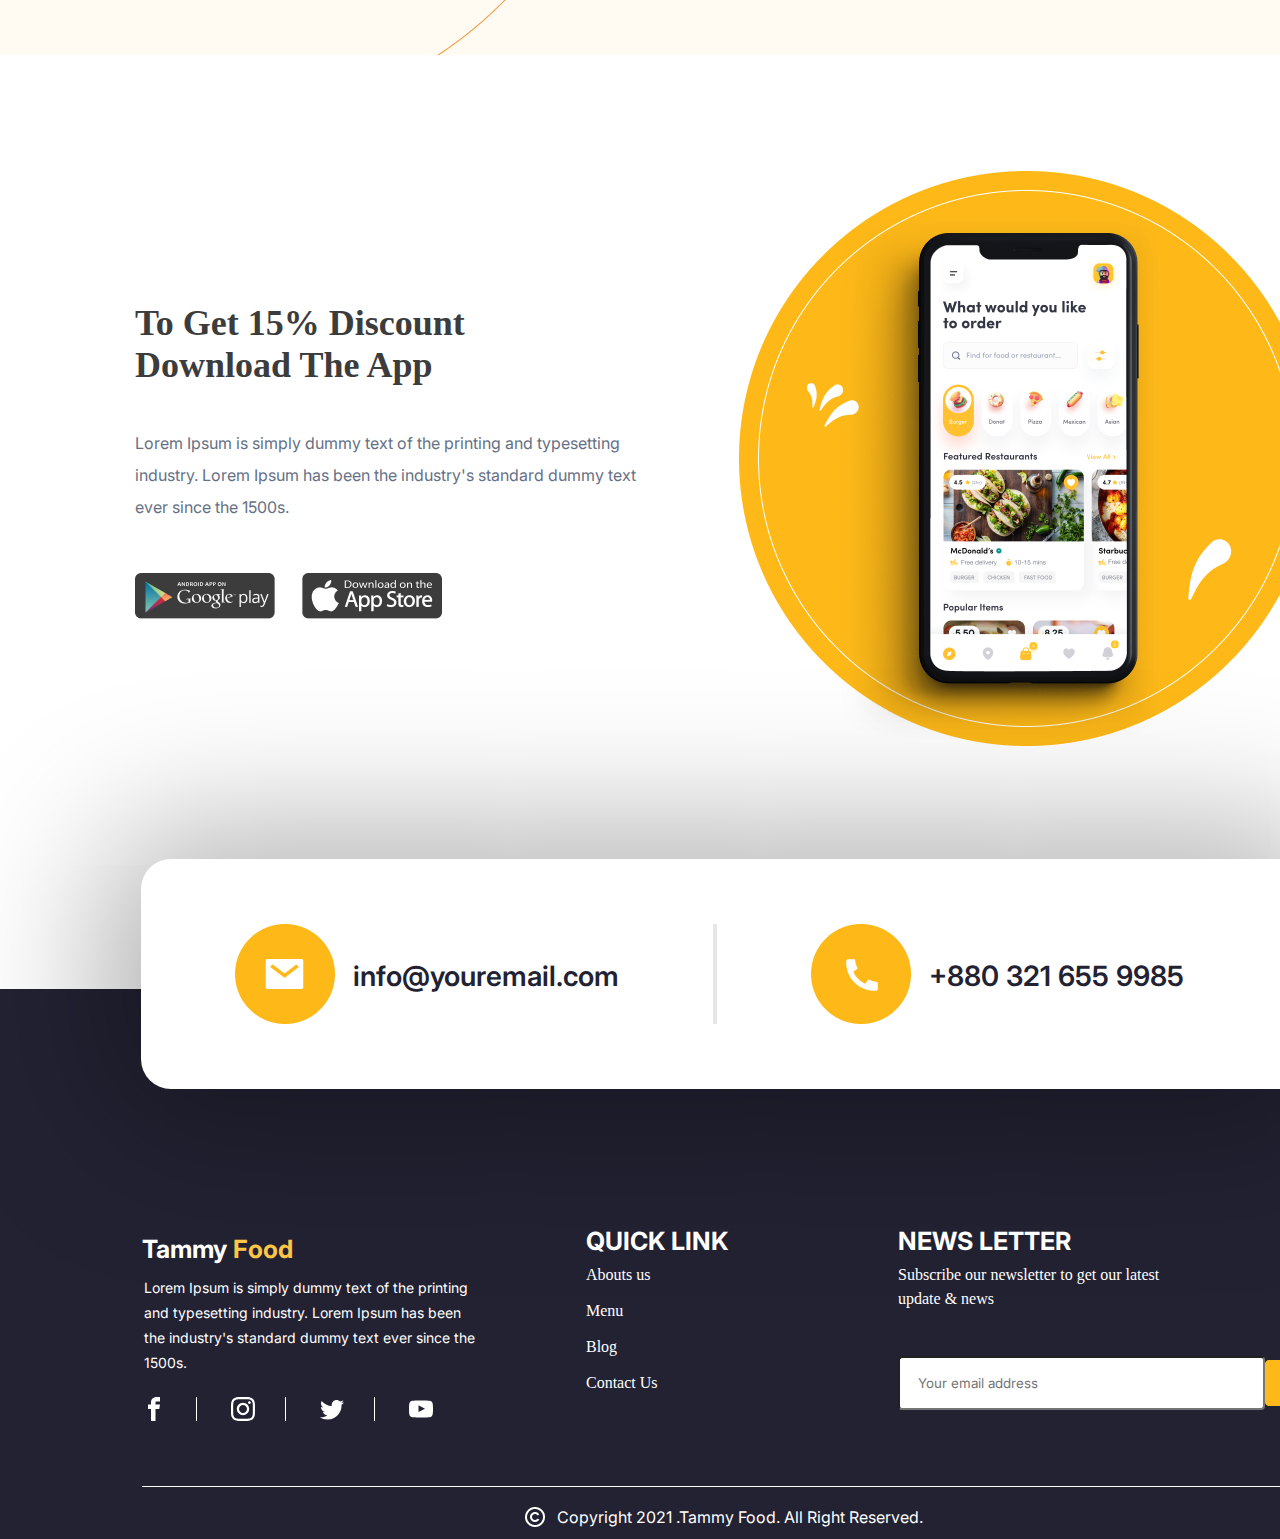
==== commit f9ec2d24: "01.12" ====
--- a/index.html
+++ b/index.html
@@ -1,179 +1,257 @@
 <!DOCTYPE html>
 <html lang="en">
-<head>
-    <meta charset="UTF-8">
-    <meta name="viewport" content="width=device-width, initial-scale=1.0">
+  <head>
+    <meta charset="UTF-8" />
+    <meta name="viewport" content="width=device-width, initial-scale=1.0" />
     <title>TammyFood</title>
-    <link rel="preconnect" href="https://fonts.googleapis.com">
-    <link rel="preconnect" href="https://fonts.gstatic.com" crossorigin>
-    <link href="https://fonts.googleapis.com/css2?family=Inter:wght@500&display=swap" rel="stylesheet"></head>
-    <link rel="stylesheet" href="style/index.css">
-<body>
+    <link rel="preconnect" href="https://fonts.googleapis.com" />
+    <link rel="preconnect" href="https://fonts.gstatic.com" crossorigin />
+    <link
+      href="https://fonts.googleapis.com/css2?family=Inter:wght@500&display=swap"
+      rel="stylesheet"
+    />
+  </head>
+  <link rel="stylesheet" href="style/index.css" />
+  <body>
     <header>
-        <section class="section_header">
+      <section class="section_header">
         <div>
-            <ul class="cap">
-                <li class="a_li"> <h2 class="h2_TammyFood">Tammy<span>Food</span></h2></li>
-                <li class="a_li li_cap">  <a href="" class="a_home">Home</a></li>
-                <li class="a_li li_cap "> <a href="" class="a_no_underline">About us</a></li>
-                <li class="a_li li_cap "> <a href="" class="a_no_underline">Menu</a></li>
-                <li class="a_li li_cap "> <a href="" class="a_no_underline">Blog</a></li>
-                <li class="a_li li_cap "> <a href="" class="a_no_underline">Contact Us</a></li>
-            </ul>
+          <ul class="cap">
+            <li class="a_li">
+              <h2 class="h2_TammyFood">Tammy<span>Food</span></h2>
+            </li>
+            <li class="a_li li_cap"><a href="" class="a_home">Home</a></li>
+            <li class="a_li li_cap">
+              <a href="" class="a_no_underline">About us</a>
+            </li>
+            <li class="a_li li_cap">
+              <a href="" class="a_no_underline">Menu</a>
+            </li>
+            <li class="a_li li_cap">
+              <a href="" class="a_no_underline">Blog</a>
+            </li>
+            <li class="a_li li_cap">
+              <a href="" class="a_no_underline">Contact Us</a>
+            </li>
+          </ul>
         </div>
         <div class="png_food">
-            <a class="btn" href="">Fast Delivery</a>
-            <img height="526" src="./img/food 1.png" alt="">
-        </div>
-        <section class="container">
-            <div>
-                <h1 class="h1_home">Discover Your Favourite<br>Food and <span>Test Forever</span></h1>
-                <p class="p_home">Lorem Ipsum is simply dummy text of the printing and typesetting industry. Lorem Ipsum has been the industry's standard dummy text ever since the 1500s.</p>
-                <div class="shape_place"> <img src="./img/Shape.png" alt=""></div>
-                <div class="btn_get">
-                    <a class="btn_Get_Started" href="">Get Started</a>
-                    <a class="btn_video" href="" >
-                        <img class="btn_img_video" src="./img/video.png" alt="">
-                        <p class="p_video">More Information</p>
-                    </a>
-                </div>  
-            </div>
-            
-        </section>
-    </section>
+          <div class="food_container">
+              <a class="btn_fast" href="">Fast Delivery</a>
+              <h1 class="h1_home">
+                Discover Your Favourite<br/>Food and <span>Test Forever</span>
+              </h1>
+              <p class="p_home">
+                Lorem Ipsum is simply dummy text of the printing and typesetting<br>
+                industry. Lorem Ipsum has been the industry's standard dummy <br> text
+                ever since the 1500s.
+              </p>
+              <img class="shape_place" src="./img/Shape.png" alt="" />
+              <div class="btn_get">
+                <a class="btn_Get_Started" href="">Get Started</a>
+                <a class="btn_video" href="">
+                  <img class="btn_img_video" src="./img/video.png" alt="" />
+                  <p class="p_video">More Information</p>
+                </a>
+              </div>
+          </div>
+          <img class="img_pizza" src="./img/food 1.png" alt="" />
+      </div>
+
+      </section>
     </header>
 
     <main>
+      <section>
         <section>
-            <h2 class="h2_Works">How it works</h2>
-            <p class="p_Works">Lorem Ipsum is simply dummy text of the printing and typesetting industry. Lorem Ipsum has been the industry</p>
-            <img class="img_icons" src="./img/icons_3.png" alt="">
-            <div class="div_icons">
-                <h3>Order Now</h3>
-                <h3 class="h3_Get">Get Delivery</h3>
-                <h3>Payment</h3>
-            </div>
-            <div class="div_p_icons">
-                <p class="p_Order_Now">Lorem Ipsum is simply dummy text of the printing and typesetting industry. Lorem Ipsum has been the industry</p>
-                <p class="p_Get">Lorem Ipsum is simply dummy text of the printing and typesetting industry. Lorem Ipsum has been the industry</p>
-                <p class="p_Payment">Lorem Ipsum is simply dummy text of the printing and typesetting industry. Lorem Ipsum has been the industry</p>
-            </div>
+            <div class="div_work">
+          <h2 class="h2_Works">How it works</h2>
+          <p class="p_Works">
+            Lorem Ipsum is simply dummy text of the printing and typesetting
+            industry. <br>Lorem Ipsum has been the industry
+          </p>
+          <img class="img_icons" src="./img/icons_3.png" alt="" />
+        </div>
+          <div class="div_icons">
+            <h3>Order Now</h3>
+            <h3 class="h3_Get">Get Delivery</h3>
+            <h3>Payment</h3>
+          </div>
+          <div class="div_p_icons">
+            <p class="p_Order_Now">
+              Lorem Ipsum is simply dummy text of the printing and typesetting
+              industry. Lorem Ipsum has been the industry
+            </p>
+            <p class="p_Get">
+              Lorem Ipsum is simply dummy text of the printing and typesetting
+              industry. Lorem Ipsum has been the industry
+            </p>
+            <p class="p_Payment">
+              Lorem Ipsum is simply dummy text of the printing and typesetting
+              industry. Lorem Ipsum has been the industry
+            </p>
+          </div>
         </section>
         <section>
-            <h2 class="h2_Our">Our Delicious Dish</h2>
-            <p class="p_Our">Lorem Ipsum is simply dummy text of the printing and typesetting industry. Lorem Ipsum has been the industry</p>
-            <div class="pizza_choice">
-                <div>
-                    <img class="pizza" src="/img/pizza1.png" alt="">
-                    <img class="stars" src="/img/stars.png" alt="">
-                    <h3>New York Vega</h3>
-                    <p>Lorem Ipsum is simply dummy text of <br> the printing and typesetting....</p>
-                    <article class="icons"> 
-                        <h3 class="price">$7.10</h3>
-                        <a href=""><img src="/img/packet.png" alt=""></a>
-                        <a href=""><img src="/img/share.png" alt=""></a>
-                    </article>
-                </div>
-                <div>
-                    <img class="pizza" src="/img/pizza2.png" alt="">
-                    <img class="stars" src="/img/stars.png" alt="">
-                    <h3>New York Vega</h3>
-                    <p>Lorem Ipsum is simply dummy text of <br> the printing and typesetting....</p>
-                    <article class="icons"> 
-                        <h3 class="price">$7.10</h3>
-                        <a href=""><img src="/img/packet.png" alt=""></a>
-                        <a href=""><img src="/img/share.png" alt=""></a>
-                    </article>
-                </div>
-                <div>
-                    <img class="pizza" src="/img/pizza3.png" alt="">
-                    <img class="stars" src="/img/stars.png" alt="">
-                    <h3>New York Vega</h3>
-                    <p>Lorem Ipsum is simply dummy text of <br> the printing and typesetting....</p>
-                    <article class="icons"> 
-                        <h3 class="price">$7.10</h3>
-                        <a href=""><img src="/img/packet.png" alt=""></a>
-                        <a href=""><img src="/img/share.png" alt=""></a>
-                    </article>
-                </div>
-                <div>
-                    <img class="pizza" src="/img/pizza4.png" alt="">
-                    <img class="stars" src="/img/stars.png" alt="">
-                    <h3>New York Vega</h3>
-                    <p>Lorem Ipsum is simply dummy text of <br> the printing and typesetting....</p>
-                    <article class="icons"> 
-                        <h3 class="price">$7.10</h3>
-                        <a href=""><img src="/img/packet.png" alt=""></a>
-                        <a href=""><img src="/img/share.png" alt=""></a>
-                    </article>
-                </div>
-            </div>
-            <div class="pizza_choice">
-                <div>
-                    <img class="pizza" src="/img/pizza3.png" alt="">
-                    <img class="stars" src="/img/stars.png" alt="">
-                    <h3>New York Vega</h3>
-                    <p>Lorem Ipsum is simply dummy text of <br> the printing and typesetting....</p>
-                    <article class="icons"> 
-                        <h3 class="price">$7.10</h3>
-                        <a href=""><img src="/img/packet.png" alt=""></a>
-                        <a href=""><img src="/img/share.png" alt=""></a>
-                    </article>
-                </div>
-                <div>
-                    <img class="pizza" src="/img/pizza5.png" alt="">
-                    <img class="stars" src="/img/stars.png" alt="">
-                    <h3>New York Vega</h3>
-                    <p>Lorem Ipsum is simply dummy text of <br> the printing and typesetting....</p>
-                    <article class="icons"> 
-                        <h3 class="price">$7.10</h3>
-                        <a href=""><img src="/img/packet.png" alt=""></a>
-                        <a href=""><img src="/img/share.png" alt=""></a>
-                    </article>
-                </div>
-                <div>
-                    <img class="pizza" src="/img/pizza1.png" alt="">
-                    <img class="stars" src="/img/stars.png" alt="">
-                    <h3>New York Vega</h3>
-                    <p>Lorem Ipsum is simply dummy text of <br> the printing and typesetting....</p>
-                    <article class="icons"> 
-                        <h3 class="price">$7.10</h3>
-                        <a href=""><img src="/img/packet.png" alt=""></a>
-                        <a href=""><img src="/img/share.png" alt=""></a>
-                    </article>
-                </div>
-                <div>
-                    <img class="pizza" src="/img/pizza6.png" alt="">
-                    <img class="stars" src="/img/stars.png" alt="">
-                    <h3>New York Vega</h3>
-                    <p>Lorem Ipsum is simply dummy text of <br> the printing and typesetting....</p>
-                    <article class="icons"> 
-                        <h3 class="price">$7.10</h3>
-                        <a href=""><img src="/img/packet.png" alt=""></a>
-                        <a href=""><img src="/img/share.png" alt=""></a>
-                    </article>
-                </div>
-            </div>
+          <h2 class="h2_Our">Our Delicious Dish</h2>
+          <p class="p_Our">
+            Lorem Ipsum is simply dummy text of the printing and typesetting
+            industry. Lorem Ipsum has been the industry
+          </p>
+          <div class="pizza_choice">
+            <div>
+              <img class="pizza" src="/img/pizza1.png" alt="" />
+              <img class="stars" src="/img/stars.png" alt="" />
+              <h3>New York Vega</h3>
+              <p>
+                Lorem Ipsum is simply dummy text of <br />
+                the printing and typesetting....
+              </p>
+              <article class="icons">
+                <h3 class="price">$7.10</h3>
+                <a href=""><img src="/img/packet.png" alt="" /></a>
+                <a href=""><img src="/img/share.png" alt="" /></a>
+              </article>
+            </div>
+            <div>
+              <img class="pizza" src="/img/pizza2.png" alt="" />
+              <img class="stars" src="/img/stars.png" alt="" />
+              <h3>New York Vega</h3>
+              <p>
+                Lorem Ipsum is simply dummy text of <br />
+                the printing and typesetting....
+              </p>
+              <article class="icons">
+                <h3 class="price">$7.10</h3>
+                <a href=""><img src="/img/packet.png" alt="" /></a>
+                <a href=""><img src="/img/share.png" alt="" /></a>
+              </article>
+            </div>
+            <div>
+              <img class="pizza" src="/img/pizza3.png" alt="" />
+              <img class="stars" src="/img/stars.png" alt="" />
+              <h3>New York Vega</h3>
+              <p>
+                Lorem Ipsum is simply dummy text of <br />
+                the printing and typesetting....
+              </p>
+              <article class="icons">
+                <h3 class="price">$7.10</h3>
+                <a href=""><img src="/img/packet.png" alt="" /></a>
+                <a href=""><img src="/img/share.png" alt="" /></a>
+              </article>
+            </div>
+            <div>
+              <img class="pizza" src="/img/pizza4.png" alt="" />
+              <img class="stars" src="/img/stars.png" alt="" />
+              <h3>New York Vega</h3>
+              <p>
+                Lorem Ipsum is simply dummy text of <br />
+                the printing and typesetting....
+              </p>
+              <article class="icons">
+                <h3 class="price">$7.10</h3>
+                <a href=""><img src="/img/packet.png" alt="" /></a>
+                <a href=""><img src="/img/share.png" alt="" /></a>
+              </article>
+            </div>
+          </div>
+          <div class="pizza_choice">
+            <div>
+              <img class="pizza" src="/img/pizza3.png" alt="" />
+              <img class="stars" src="/img/stars.png" alt="" />
+              <h3>New York Vega</h3>
+              <p>
+                Lorem Ipsum is simply dummy text of <br />
+                the printing and typesetting....
+              </p>
+              <article class="icons">
+                <h3 class="price">$7.10</h3>
+                <a href=""><img src="/img/packet.png" alt="" /></a>
+                <a href=""><img src="/img/share.png" alt="" /></a>
+              </article>
+            </div>
+            <div>
+              <img class="pizza" src="/img/pizza5.png" alt="" />
+              <img class="stars" src="/img/stars.png" alt="" />
+              <h3>New York Vega</h3>
+              <p>
+                Lorem Ipsum is simply dummy text of <br />
+                the printing and typesetting....
+              </p>
+              <article class="icons">
+                <h3 class="price">$7.10</h3>
+                <a href=""><img src="/img/packet.png" alt="" /></a>
+                <a href=""><img src="/img/share.png" alt="" /></a>
+              </article>
+            </div>
+            <div>
+              <img class="pizza" src="/img/pizza1.png" alt="" />
+              <img class="stars" src="/img/stars.png" alt="" />
+              <h3>New York Vega</h3>
+              <p>
+                Lorem Ipsum is simply dummy text of <br />
+                the printing and typesetting....
+              </p>
+              <article class="icons">
+                <h3 class="price">$7.10</h3>
+                <a href=""><img src="/img/packet.png" alt="" /></a>
+                <a href=""><img src="/img/share.png" alt="" /></a>
+              </article>
+            </div>
+            <div>
+              <img class="pizza" src="/img/pizza6.png" alt="" />
+              <img class="stars" src="/img/stars.png" alt="" />
+              <h3>New York Vega</h3>
+              <p>
+                Lorem Ipsum is simply dummy text of <br />
+                the printing and typesetting....
+              </p>
+              <article class="icons">
+                <h3 class="price">$7.10</h3>
+                <a href=""><img src="/img/packet.png" alt="" /></a>
+                <a href=""><img src="/img/share.png" alt="" /></a>
+              </article>
+            </div>
+          </div>
         </section>
         <section class="section_Fast_Delivery">
-            <a class="btn_Our btn" href="">Our Target</a>
-            <h2 class="h2_Our2">We Earn Your Trust and are Diligent in Your Case</h2>
-            <p class="p_Our2">When an unknown printer took a galley of type and scrambled it to make a type specimen book. It has survived not only five centuries, but also the leap into electronic typesetting,<br><br>It was popularised in the 1960s with the release of Letraset sheets containing Lorem Ipsum passages, and more recently with desktop publishing software like Aldus PageMaker including versions of Lorem Ipsum.</p>                <a class="btn_Order_Now btn" href="">Order Now</a>
+          <a class="btn_Our btn" href="">Our Target</a>
+          <h2 class="h2_Our2">
+            We Earn Your Trust and are Diligent in Your Case
+          </h2>
+          <p class="p_Our2">
+            When an unknown printer took a galley of type and scrambled it to
+            make a type specimen book. It has survived not only five centuries,
+            but also the leap into electronic typesetting,<br /><br />It was
+            popularised in the 1960s with the release of Letraset sheets
+            containing Lorem Ipsum passages, and more recently with desktop
+            publishing software like Aldus PageMaker including versions of Lorem
+            Ipsum.
+          </p>
+          <a class="btn_Order_Now btn" href="">Order Now</a>
         </section>
         <section class="section_mabile">
-            <div class="text_mobile">
-                <h2>To Get 15% Discount <br> 
-                    Download The App</h2>
-                    <p>  Lorem Ipsum is simply dummy text of the printing and typesetting industry. Lorem Ipsum has been the industry's standard dummy text ever since the 1500s. </p>    
+          <div class="text_mobile">
+            <h2>
+              To Get 15% Discount <br />
+              Download The App
+            </h2>
+            <p>
+              Lorem Ipsum is simply dummy text of the printing and typesetting
+              industry. Lorem Ipsum has been the industry's standard dummy text
+              ever since the 1500s.
+            </p>
             <article class="google_apple">
-                <a href=""><img src="./img/google.png" alt=""></a>
-                <a href=""><img src="./img/apple.png" alt=""></a>
+              <a href=""><img src="./img/google.png" alt="" /></a>
+              <a href=""><img src="./img/apple.png" alt="" /></a>
             </article>
-            </div>
-            <img src="./img/phone.png" alt="">
-        </section>
+          </div>
+          <img src="./img/phone.png" alt="" />
+        </section>
+      </section>
     </main>
-    
+
     <footer>
         <section class="link">
             <article>
@@ -232,5 +310,5 @@
             <p>Copyright 2021 .Tammy Food. All Right Reserved.</p>
         </div>
     </footer>
-</body>
-</html>+  </body>
+</html>
--- a/style/index.css
+++ b/style/index.css
@@ -8,352 +8,369 @@
 }
 :root{
     --bacgraund_fon:#FFFBF3;
+    --color_button1: #FCC647;
+    --color_btn2: #F9A755;
+    --color_btn3: #FFC12F;
+    --color_btn4: #EF9737;
+    --color_btn5: #FFEFC8;
+    --color_p1: #667085;
+    --color_FFF: #FFF;
+    --color_price: #3C3C3C;
+    --color_h2_1:#535353;
+    --color_footer: #232233;
+    --color_link_articl: #E6E6E6;
+    --color_svg: #FEB918;
+    --color_btn6: #F4B41B;
+}
+body{
+    overflow-x: hidden;
+    box-sizing: border-box;
+
 }
 header{
     background-color: var(--bacgraund_fon);
     width: 100%;
-    height: 785px; 
-    margin: 0 auto;
-    position: relative;
-
-    /* background-image: url('../img/food.png');
-    background-position: center; 
-    background-repeat: no-repeat;
-    width: 100%; 
-    height: 725px;  */
-    /* height: 725px; */
-    /* margin: 0 auto; */
+    height: 80vh;
+        position: relative;
 }
 .section_header{
-    max-width: 1440px;
+    /* max-width: 80%; */
+    width: 70vw;
     margin: 0 auto;
     position: absolute;
-    left: 47%;
+    left: 50%;
     transform: translateX(-50%);
 }
 .png_food{
-     margin-top: 133px;
-    display: flex;
-}
-.png_food a{
-    margin-left: 136px;
-    width: 105px;
-    height: 17px;
-    font-size: 16.625px;
-    font-weight: 600px;
+    display: flex;
+    margin-top: 4vh;
+    margin-left: 3vw;
+    display: flex;
+    align-items: center;
+}
+.food_container{
+    margin-top: 5vh;
+    width: 60%;
+}
+.btn_fast{
+    color: var(--color_btn6);
+    background: var(--color_btn5);
+    display: inline-flex;
+    text-decoration: none;
+    height: 1vh;
+    width: 5vw;
+    font-size: 0.8vw;    
+    font-weight: 500;
     line-height: 14.25px;
-    padding:  11px 20.875px 11px 20.875px; 
+    padding:  11.875px 1vw 11.875px 1vw; 
     border-radius: 7.125px;
-}
-.png_food img{
-    margin-left: 400px;
-
+    align-items: center;
+}
+.img_pizza{
+    width: 38vw; 
+    max-width: 100%;
 }
 .h2_TammyFood{
-    /* width: 199px;
-    height: 39px; */
-    margin-top: 29px;
-    margin-left: 133px;
-    font-size: 32px;
-    font-weight: 700px;
+    margin-top: 12px;
+    margin-left: 3vw;
+    font-size: 1.3vw;
+    font-weight: 700;
     font-style: normal;
     line-height: normal;
 }
 span{
-    color: #FCC647;
+    color: var(--color_button1);
 }
 .a_home{
-    color: #FCC647;
-    margin-left: 281px;
+    color: var(--color_button1);
+    margin-left: 13vh;
     font-family: 'Segoe UI' ; 
-    font-size: 20px;
-    font-style: normal;
-    font-weight: 700px;
+    font-size: 1vw;
+    font-style: normal;
+    font-weight: 700;
     line-height: normal;
 }
 .cap{
     list-style-type: none;
-    margin-right: 10vw;
+    margin-right: 5vw;
     padding: 0;
     display: flex;
     Justify-content : space-between ;
-    width: 1309px;
-
+    gap:2vw;
+    align-items: center;
 }
 .a_li{
     float: left;
 }
 .li_cap{
-    margin-top: 38px;
+    margin-top: 2vh;
+    
 }
 .a_no_underline{
     text-decoration: none;
     font-family: 'Segoe UI' ; 
-    font-size: 20px;
-    font-style: normal;
-    font-weight: 700px;
-    line-height: normal;
-}
-.container {
-    display: flex;
-    margin-top:-480px;
-}
-.btn_fast{
-    margin-top: 133px;
-    margin-left: 136px;
-    margin-right: 26px;
-}
+    font-size: 1vw;
+    font-style: normal;
+    font-weight: 700;
+    line-height: normal;
+}
+
 .h1_home{
+    margin-top: 12px;
     flex-shrink: 0;
     font-family: 'Segoe UI';
-    font-size: 48px;
-    font-style: normal;
-    font-weight: 700px;
-    line-height: normal;
-    margin-top: 12.25px;
-    margin-left: 136px;
+    font-size: 2vw;
+    font-style: normal;
+    font-weight: 700;
+    line-height: normal; 
+    width: 40vw;
+    /* margin-top: 2vh;
     width: 573px;
-    height: 149px;
+        height: 149px; */
 }
 .p_home{
-    width: 507px;
-    height: 125px;
-    margin-left: 136px;
-    color: #667085;
+    /* width: 507px;
+    height: 125px; */
+    /* margin-left: 136px;  */
+    color: var(--color_p1);
     font-family: 'Inter';
-    font-size: 16px;
-    font-style: normal;
-    font-weight: 400px;
-    line-height: 32px;
-    flex-shrink: 0;
-}
-.food_img{
-    margin-top: 158.11px;
-}
+    font-size: 1vw;
+    font-style: normal;
+    font-weight: 400;
+    line-height: 200%;
+    width: 41vw;
+    margin-top: 2vh;
+}
+
 .shape_place{
-    margin-left: 565px;
+    margin-left: 37vw;
+    width: 3vw; 
+    max-width: 100%;
 }
 .btn_get{
-    margin-top: -20px;
-    margin-left: 137px;
-    gap: 26px;
-    display: flex;
+    /* margin-left: 137px; */
+    gap: 2vh;
+    display: flex; 
 }
 .btn_Get_Started{
-    margin-top: 27px;
-    width: 106px;
-    height: 24px;
-    flex-shrink: 0;
-    color: #FFF;
-    font-size: 19px;
-    font-style: normal;
-    font-weight: 500px;
+    height: 3vh;
+    color: var(--color_FFF);
+    font-size: 0.8vw;
+    font-style: normal;
+    font-weight: 500;
     line-height: normal;
     border-radius: 40px;
-    background: #FFC12F;
+    background: var(--color_btn3);
     display: inline-flex;
     text-decoration: none;
-    padding:  15px 20px 13px 20px; 
+    padding:  1vw 3vh 1vw 3vh; 
     flex-direction: column;
     justify-content: center;
-    align-items: center;
 }
 .btn_img_video{
-    margin-top: 13px;
+    /* margin-top: 13px; */
+    margin-top: -2.2vh;
+    width: 7vw; 
+    height: 7vw;
+    max-width: 100%;
 }
 .btn_video{
     display: flex;
     text-decoration: none;
 }
 .p_video{
-    margin-top: 43px;
-}
-main{
-    /* width: 1440px; */
-    /* margin: 0 auto; */
-}
-h2{
-    /* height: 42px; */
-    font-family: 'Segoe UI';
-    font-size: 36px;
-    font-style: normal;
-    font-weight: 700;
-    line-height: normal;
-}
-.h2_Works{
-    /* margin-top: 96px; */
-    /* margin-left: 607px; */
-    /* width: 231px; */
-}
-.p_Works{
-    color: #667085;
-    /* margin-top: 30px; */
-    /* margin-left: 459px; */
-    width: 505px;
-    height: 125px;
-    color: #667085;
-    text-align: center;
-    font-size: 14px;
-    font-style: normal;
-    font-weight: 400px;
-    line-height: 27px;
-}
-.img_icons{
-    width: 100vh;
-
-    /* margin-top: 14px;
-    margin-left: 269px; */
-}
-h3{
-    font-size: 18px;
-    font-style: normal;
-    font-weight: 600px;
-    line-height: 32px;
-}
-.div_icons{
-    /* margin-left: 260px; */
-    display: flex;
-    gap: 317px;
-    /* height: 26px; */
-}
-.h3_Get{
-    /* margin-top: 40px; */
-}
-.div_p_icons{
-    gap: 80px;
-    color: #667085;
-    display: flex;
-    text-align: center;
-    font-size: 14px;
-    font-style: normal;
-    font-weight: 400px;
-    line-height: 27px;
-    /* height: 169px; */
-}
-.p_Order_Now{
-    margin-left: 150px;
-    margin-top: 20px;
-    /* width: 325px; */
-}
-.p_Get{
-    /* margin-top: 59px; */
-    /* width: 324px; */
-}
-.p_Payment{
-    /* width: 322px; */
-    /* margin-top: 20px; */
-
-}
-.h2_Our{
-    /* width: 313px; */
-    /* height: 42px; */
-    /* margin-top: 44px; */
-    /* margin-left: 564px; */
-}
-.p_Our{
-    /* margin-top: 16px; */
-    /* margin-left: 488px; */
-    /* width: 465px; */
-    /* height: 47px; */
-    color: #667085;
-    text-align: center;
-    font-size: 14px;
-    font-style: normal;
-    font-weight: 400px;
-    line-height: 27px;
-}
-.pizza_choice {
-    /* margin-left: 137px;
-    margin-top: 81px; */
-    display: flex;
-    gap: 25px;
- }
- .pizza_choice div {
-    /* width: 273px; */
-    /* height: 319px; */
-    border-radius: 10.483px;
-    border: 0.699px solid rgba(112, 112, 112, 0.20);
-
- }
- .pizza_choice div:hover {
-    border-radius: 10.483px;
-    border: 1px solid #F9A755;
-    background: #FFF;
-    box-shadow: 0px 30px 30px 13px rgba(198, 198, 198, 0.25);}
- .pizza_choice h3{
-    /* margin-top: 5.25px; */
-    /* margin-left: 19.66px; */
-    color: #3C3C3C;
-    font-family: 'Segoe UI';
-    font-size: 18px;
-    font-style: normal;
-    font-weight: 700px;
-    line-height: 22.363px;
- }
-  .pizza_choice p{
-    /* margin-top: 13.25px; */
-    /* margin-left: 20px; */
-    color: #667085;
-    font-size: 12px;
-    font-style: normal;
-    font-weight: 400px;
-    line-height: 20px;
- }
- .pizza{
-    /* margin-top: 13.15px; */
-    /* margin-left: 63px; */
- }
- .stars{
-    /* margin-left: 16.13px; */
- }
- .price{
-    /* margin-top: 3px;
-    margin-right: 110px;
-    margin-left: 20.62px; */
-    color: #3C3C3C;
-    font-size: 16px;
-    font-style: normal;
-    font-weight: 600px;
-    line-height: 20.965px;
- }
- .icons{
-    display: flex;
- }
- .icons a{
-    /* margin-left: 9.02px;
-    margin-top: 9px; */
- }
-.section_Fast_Delivery{
-    /* margin-top: 244px; */
-    background-image: url('../img/Fast_Dev.png');
-    /* width: 1440px;
-    height: 700px; */
-}
-.btn_Our{
-    /* margin-top: 90px;
-    margin-left: 765px; */
-    font-size: 14px;
-    line-height: 14.25px;
-    padding:  10px 18px 10px 18px; 
-    border-radius: 6px;
-}
-.btn{
-    color: #EF9737;
+    /* margin-top: 43px; */
+    margin-top: 2vh;
+    font-size: 0.9vw;
+    font-style: normal;
+    line-height: 200%;
+    width: 8vw;
+}
+ /* .btn{
+   color: var(--color_btn4);
     font-weight: 600px;
     line-height: 14.25px;
-    background: #FFEFC8;
+    background: var(--color_btn5);
     display: inline-flex;
     flex-direction: column;
     justify-content: center;
     align-items: center;
     text-decoration: none;
-}
+} */
+/* -------------------------------------------- */
+main{
+    width: 1440px;
+    margin: 0 auto;
+}
+h2{
+    height: 42px;
+    font-family: 'Segoe UI';
+    font-size: 36px;
+    font-style: normal;
+    font-weight: 700;
+    line-height: normal;
+}
+.h2_Works{
+    margin-top: 96px;
+    margin-left: 607px;
+    width: 231px;
+}
+.p_Works{
+    margin-top: 30px;
+    margin-left: 459px;
+    width: 505px;
+    height: 125px;
+    color: var(--color_p1);
+    text-align: center;
+    font-size: 14px;
+    font-style: normal;
+    font-weight: 400px;
+    line-height: 27px;
+}
+.img_icons{
+    margin-top: 14px;
+    margin-left: 269px;
+}
+h3{
+    font-size: 18px;
+    font-style: normal;
+    font-weight: 600px;
+    line-height: 32px;
+}
+.div_icons{
+    margin-left: 260px;
+    display: flex;
+    gap: 317px;
+    height: 26px;
+}
+.h3_Get{
+    margin-top: 40px;
+}
+.div_p_icons{
+    gap: 80px;
+    color: var(--color_p1);
+    display: flex;
+    text-align: center;
+    font-size: 14px;
+    font-style: normal;
+    font-weight: 400px;
+    line-height: 27px;
+    height: 169px;
+}
+.p_Order_Now{
+    margin-left: 150px;
+    margin-top: 20px;
+    width: 325px;
+}
+.p_Get{
+    margin-top: 59px;
+    width: 324px;
+}
+.p_Payment{
+    width: 322px;
+    margin-top: 20px;
+
+}
+.h2_Our{
+    width: 313px;
+    height: 42px;
+    margin-top: 44px;
+    margin-left: 564px;
+}
+.p_Our{
+    margin-top: 16px;
+    margin-left: 488px;
+    width: 465px;
+    height: 47px;
+    color: var(--color_p1);
+    text-align: center;
+    font-size: 14px;
+    font-style: normal;
+    font-weight: 400px;
+    line-height: 27px;
+}
+.pizza_choice {
+    margin-left: 137px;
+    margin-top: 81px;
+    display: flex;
+    gap: 25px;
+ }
+ .pizza_choice div {
+    width: 273px;
+    height: 319px;
+    border-radius: 10.483px;
+    border: 0.699px solid rgba(112, 112, 112, 0.20);
+
+ }
+ .pizza_choice div:hover {
+    border-radius: 10.483px;
+    border: 1px solid var(--color_btn2);
+    background: var(--color_FFF);
+    box-shadow: 0px 30px 30px 13px rgba(198, 198, 198, 0.25);}
+ .pizza_choice h3{
+    margin-top: 5.25px;
+    margin-left: 19.66px;
+    color: #3C3C3C;
+    font-family: 'Segoe UI';
+    font-size: 18px;
+    font-style: normal;
+    font-weight: 700px;
+    line-height: 22.363px;
+ }
+  .pizza_choice p{
+    margin-top: 13.25px;
+    margin-left: 20px;
+    color: var(--color_p1);
+    font-size: 12px;
+    font-style: normal;
+    font-weight: 400px;
+    line-height: 20px;
+ }
+ .pizza{
+    margin-top: 13.15px;
+    margin-left: 63px;
+ }
+ .stars{
+    margin-left: 16.13px;
+ }
+ .price{
+    margin-top: 3px;
+    margin-right: 110px;
+    margin-left: 20.62px;
+    color: #3C3C3C;
+    font-size: 16px;
+    font-style: normal;
+    font-weight: 600px;
+    line-height: 20.965px;
+ }
+ .icons{
+    display: flex;
+ }
+ .icons a{
+    margin-left: 9.02px;
+    margin-top: 9px;
+ }
+.section_Fast_Delivery{
+    margin-top: 244px;
+    background-image: url('../img/Fast_Dev.png');
+    width: 1440px;
+    height: 700px;
+}
+.btn_Our{
+    margin-top: 90px;
+    margin-left: 765px;
+    font-size: 14px;
+    line-height: 14.25px;
+    padding:  10px 18px 10px 18px; 
+    border-radius: 6px;
+}
+
 .h2_Our2{
-    /* width: 565px;
+    width: 565px;
     height: 123px;
     margin-top: 13px;
-    margin-left: 765.5px; */
-    color: #535353;
+    margin-left: 765.5px;
+    color: var(--color_h2_1);
     font-family: 'Segoe UI';
     font-size: 36px;
     font-style: normal;
@@ -361,10 +378,10 @@
     line-height: normal;
 }
 .p_Our2{
-    /* width: 537px;
+    width: 537px;
     height: 260px;
-    margin-left: 766.5px; */
-    color: #667085;
+    margin-left: 766.5px;
+    color: var(--color_p1);
     font-size: 16px;
     font-style: normal;
     font-weight: 400px;
@@ -372,29 +389,29 @@
 
 }
 .btn_Order_Now{
-    /* margin-top: 30px;
+    margin-top: 30px;
     margin-left: 767px;
     width:121px;
-    height: 12px; */
-    color: #FFF;
+    height: 12px;
+    color: var(--color_FFF);
     font-size: 16px;
     font-weight: 600px;
     border-radius: 6px;
-    background: #FFC12F;
+    background: var(--color_btn3);
     padding:  19px 16px 19px 16px; 
 }
 .section_mabile{
-    /* margin-top: 116px;
+    margin-top: 116px;
     width: 1170px;
     height: 575px;
-    margin-left: 135px; */
+    margin-left: 135px;
     display: flex;
 }
 .section_mabile h2{
-    /* width: 418px;
+    width: 418px;
     height: 125px;
-    margin-top: 131px; */
-    color: #3C3C3C;
+    margin-top: 131px;
+    color: var(--color_price);
     font-family: 'Segoe UI';
     font-size: 36px;
     font-style: normal;
@@ -402,47 +419,47 @@
     line-height: normal;
 }
 .section_mabile p {
-    /* width: 510px;
-    height: 125px; */
-    color: #667085;
+    width: 510px;
+    height: 125px;
+    color: var(--color_p1);
     font-size: 16px;
     font-style: normal;
     font-weight: 400px;
     line-height: 32px;
 }
 .section_mabile img{
-    /* margin-left: 94px; */
+    margin-left: 94px;
 }
 .google_apple img{
-    /* margin-top: 21px;
+    margin-top: 21px;
     margin-left: 0px;
-    margin-right: 22.71px; */
+    margin-right: 22.71px;
 }
 footer{
-    /* width: 1440px;
+    width: 1440px;
     height: 550px;
-    margin: 0 auto; */
-    /* margin-top: 243px; */
-    background-color: #232233;
+    margin: 0 auto;
+    margin-top: 243px;
+    background-color: var(--color_footer);
     position: relative;
 
 }
 .link{
-    /* width: 1170px; */
-    /* height: 230px;   */
+    width: 1170px;
+    height: 230px;  
     border-radius: 30px;
-    background: #FFF;
-    /* margin-left: 141px; */
+    background: var(--color_FFF);
+    margin-left: 141px;
     display: flex;
     position:absolute;
-    /* bottom: 450px; */
+    bottom: 450px;
     -webkit-box-shadow: -1px 8px 152px 30px rgba(0,0,0,0.34);
     -moz-box-shadow: -1px 8px 152px 30px rgba(0,0,0,0.34);
     box-shadow: -1px 8px 152px 30px rgba(0,0,0,0.34);
 }
 .link article{
-    /* height: 100px; */
-    border-right: 4px solid #E6E6E6;
+    height: 100px;
+    border-right: 4px solid var(--color_link_articl);
     margin-left: 94px;
     margin-top: 65px;   
     display: flex;
@@ -451,61 +468,61 @@
     border-right: none;
 }
 .link p{
-    color: #232233;
+    color: var(--color_footer);
     font-size: 28px;
     font-style: normal;
     font-weight: 600;
     line-height: 37.5px; /* 133.929% */
     text-transform: lowercase;
-    /* margin-left: 18px ;
+    margin-left: 18px ;
     margin-top: 34px ;
-    margin-right: 94px; */
+    margin-right: 94px;
 }
   .reference{
-    /* width: 1167px; */
+    width: 1167px;
     display: flex;
     font-style: normal;
     position: relative;
-    /* margin-left: 142px; */
-    border-bottom: 1px solid #fff;
+    margin-left: 142px;
+    border-bottom: 1px solid var(--color_FFF);
     padding-bottom: 52px;
 
   }
   .reference h3{
-    color:  #FFF;
+    color: var(--color_FFF);
     font-size: 25px;
     font-weight: 700px;
     line-height: 37.5px; 
   }
   .reference_text{
-    /* width: 331px; */
-    /* height: 200px; */
-    /* margin-top: 245px; */
+    width: 331px;
+    height: 200px;
+    margin-top: 245px;
     position: relative;
 
   }
   .reference h3:first-child
   {
     font-family: 'Inter', sans-serif;
-    /* width: 199px; */
-    /* height: 25px; */
-    color: #FFF;
+    width: 199px;
+    height: 25px;
+    color: var(--color_FFF);
     font-size: 25px;
     font-weight: 700px;
     line-height: normal;
   }
   .reference_text p{
-    /* width: 331px;
-    height: 72px; */
-    color:  #FFF;
+    width: 331px;
+    height: 72px;
+    color: var(--color_FFF);
     font-size: 14px;
     font-weight: 400px;
     line-height: 25px;
-    /* margin-top: 16px; */
-    /* margin-left: 2px; */
+    margin-top: 16px;
+    margin-left: 2px;
   }
   .icon_box{
-    /* height: 20px; */
+    height: 20px;
     position: absolute;
     bottom:80px;
     left:0px;
@@ -513,8 +530,8 @@
     position: absolute;
 }
 svg{
-    fill: #FFF;
-    border-right: 1px solid #FFF;
+    fill:var(--color_FFF);
+    border-right: 1px solid var(--color_FFF);
     padding-right: 30px;
     padding-left: 30px;
 }
@@ -527,11 +544,11 @@
 
 }
 svg:hover{
-    fill:#FEB918;
+    fill:var(--color_svg);
 }
 .quick_link{
-    /* margin-top: 237px; */
-    /* margin-left: 113px; */
+    margin-top: 237px;
+    margin-left: 113px;
 }
 .quick_link h3{
     font-family: 'Segoe UI';
@@ -541,8 +558,8 @@
 }
 li{
     list-style: none;   
-    /* margin-top:12px; */
-    color: #FFF;
+    margin-top:12px;
+    color: var(--color_FFF);
     font-family: 'Segoe UI';
     font-size: 16px;
     font-weight: 600px;
@@ -555,8 +572,8 @@
     text-decoration: none;
 }
 .news_later{
-    /* margin-top: 237px; */
-    /* margin-left: 113px; */
+    margin-top: 237px;
+    margin-left: 113px;
 
 }
 .news_later h3{
@@ -565,27 +582,27 @@
     text-transform: uppercase;
 }
 .email_field{
-    /* width: 345px; */
-    /* height: 50px; */
-    /* margin-top: 33px; */
+    width: 345px;
+    height: 50px;
+    margin-top: 33px;
     border-radius: 4px;
-    background: #FFF;
+    background:var(--color_FFF);
     padding-left: 18px;
 }
 .send{
     position: absolute;
-    /* margin-top:37px; */
-    /* margin-right: 0px; */
+    margin-top:37px;
+    margin-right: 0px;
 }
 .copyright_text{
     display: flex;
-    /* margin-left: 523px; */
-    /* margin-top: 18px; */
+    margin-left: 523px;
+    margin-top: 18px;
 }
 .copyright_text p{
-     /* margin-left:10px ; */
-    color: #FFF;
-    font-size: 16px;
+     margin-left:10px ;
+     color: var(--color_FFF);
+     font-size: 16px;
     font-style: normal;
     font-weight: 400;
     line-height: 24px; 
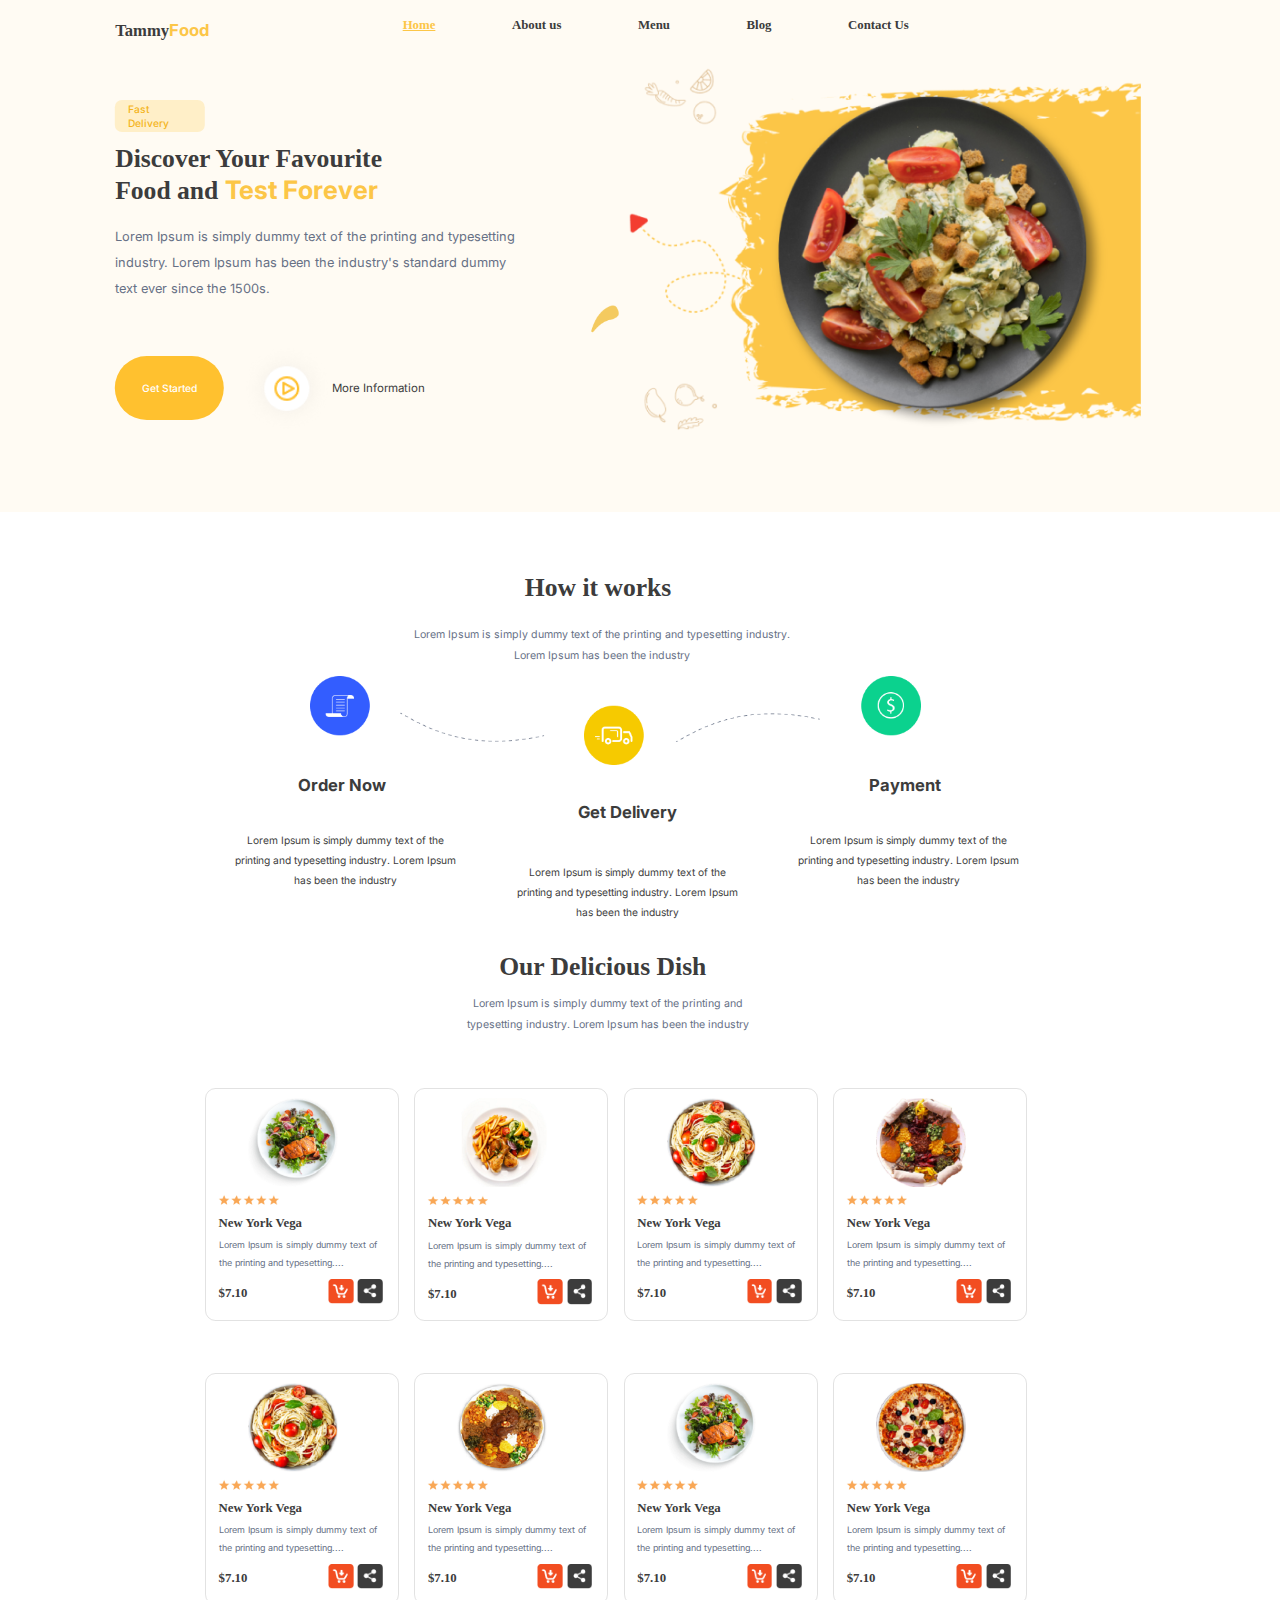
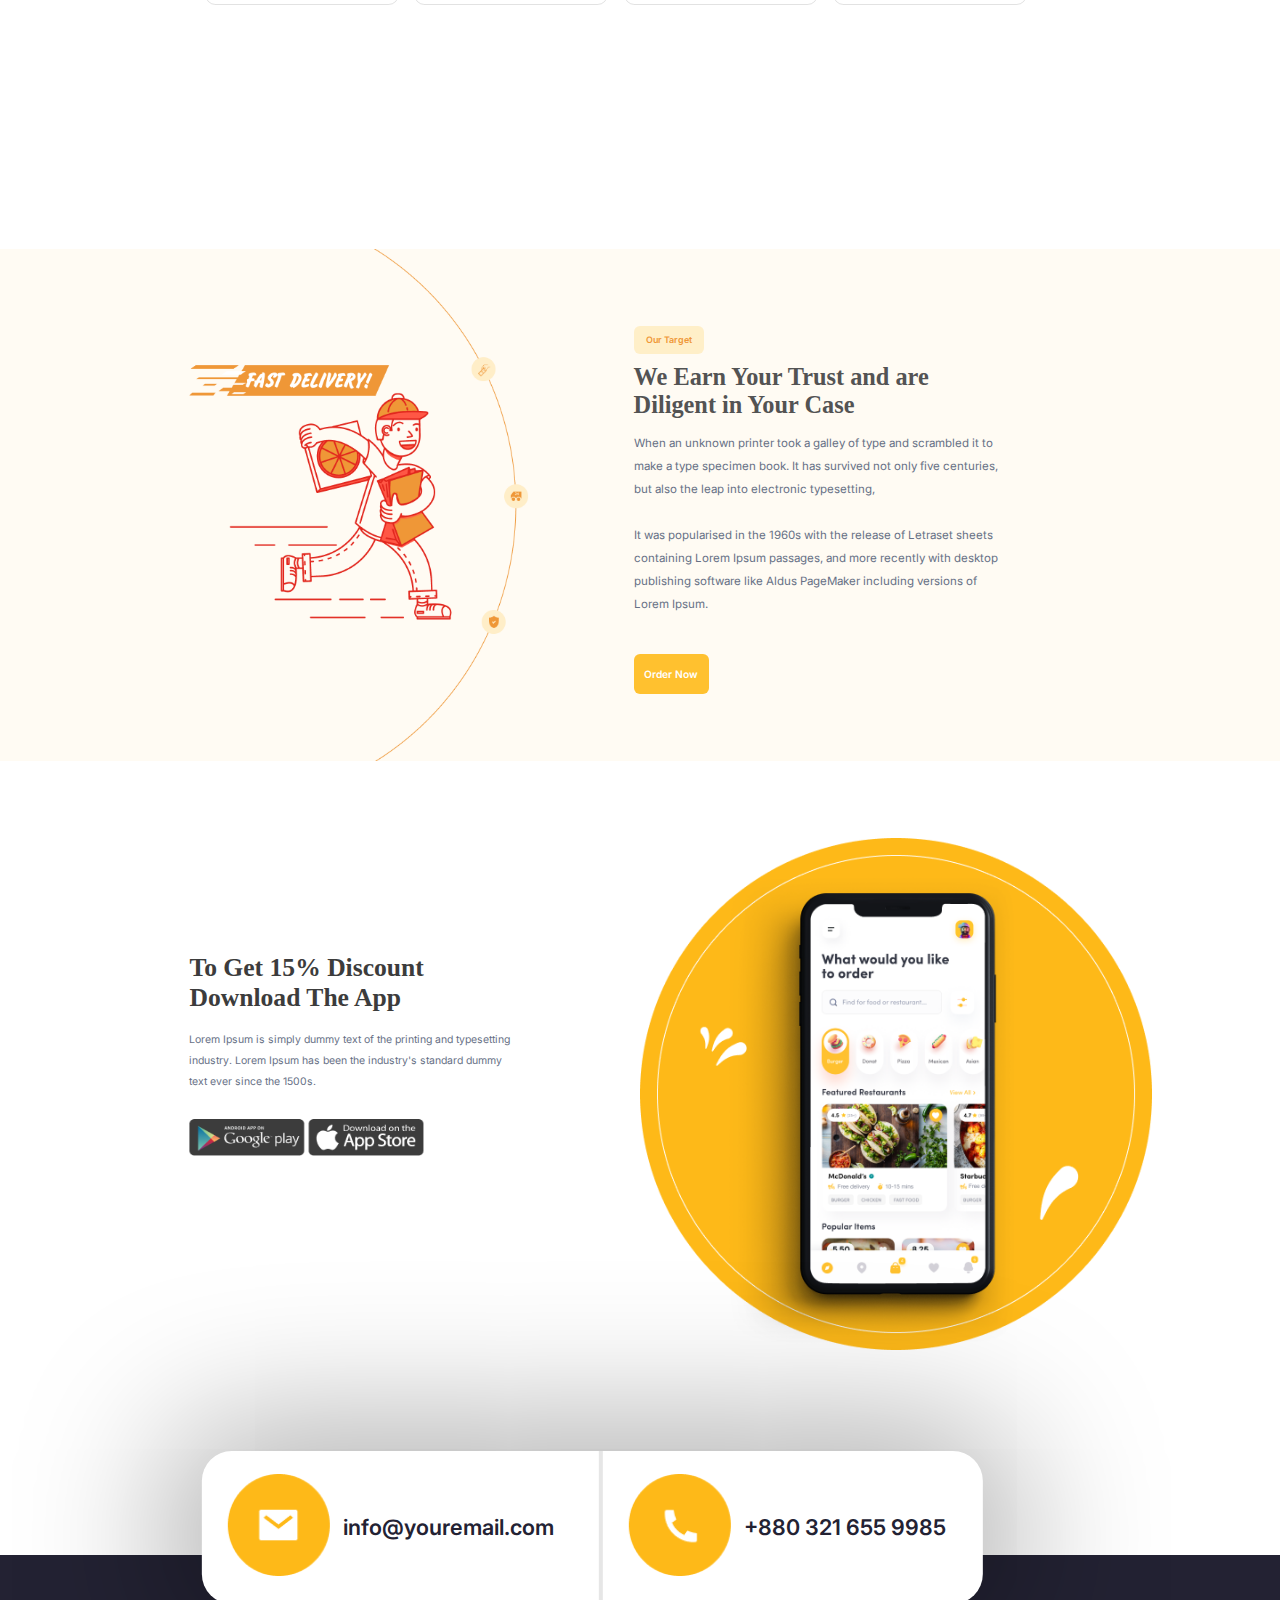
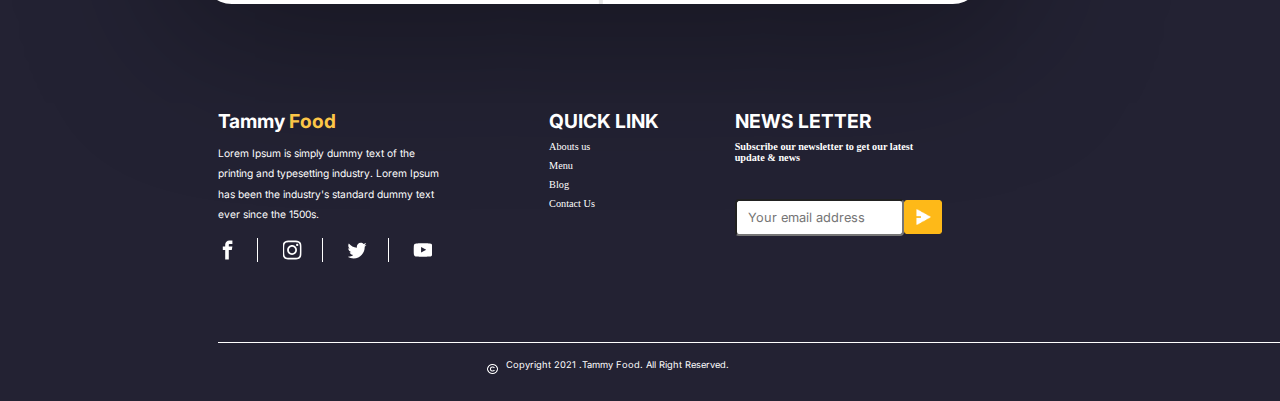
==== commit 1764ad41: "ad" ====
--- a/index.html
+++ b/index.html
@@ -37,48 +37,49 @@
         </div>
         <div class="png_food">
           <div class="food_container">
-              <a class="btn_fast" href="">Fast Delivery</a>
-              <h1 class="h1_home">
-                Discover Your Favourite<br/>Food and <span>Test Forever</span>
-              </h1>
-              <p class="p_home">
-                Lorem Ipsum is simply dummy text of the printing and typesetting<br>
-                industry. Lorem Ipsum has been the industry's standard dummy <br> text
-                ever since the 1500s.
-              </p>
-              <img class="shape_place" src="./img/Shape.png" alt="" />
-              <div class="btn_get">
-                <a class="btn_Get_Started" href="">Get Started</a>
-                <a class="btn_video" href="">
-                  <img class="btn_img_video" src="./img/video.png" alt="" />
-                  <p class="p_video">More Information</p>
-                </a>
-              </div>
-          </div>
-          <img class="img_pizza" src="./img/food 1.png" alt="" />
-      </div>
-
+            <a class="btn_fast" href="">Fast Delivery</a>
+            <h1 class="h1_home">
+              Discover Your Favourite<br />Food and <span>Test Forever</span>
+            </h1>
+            <p class="p_home">
+              Lorem Ipsum is simply dummy text of the printing and
+              typesetting<br />
+              industry. Lorem Ipsum has been the industry's standard dummy
+              <br />
+              text ever since the 1500s.
+            </p>
+            <img class="shape_place" src="./img/Shape.png" alt="" />
+            <div class="btn_get">
+              <a class="btn_Get_Started" href="">Get Started</a>
+              <a class="btn_video" href="">
+                <img class="btn_img_video" src="./img/video.png" alt="" />
+                <p class="p_video">More Information</p>
+              </a>
+            </div>
+          </div>
+          <img class="img_pizza" src="./img/food 1.png" alt="" t />
+        </div>
       </section>
     </header>
 
     <main>
       <section>
-        <section>
-            <div class="div_work">
-          <h2 class="h2_Works">How it works</h2>
-          <p class="p_Works">
-            Lorem Ipsum is simply dummy text of the printing and typesetting
-            industry. <br>Lorem Ipsum has been the industry
-          </p>
-          <img class="img_icons" src="./img/icons_3.png" alt="" />
-        </div>
+        <section class="section_works">
+          <div class="div_work">
+            <h2 class="h2_Works">How it works</h2>
+            <p class="p_Works">
+              Lorem Ipsum is simply dummy text of the printing and typesetting
+              industry. <br />Lorem Ipsum has been the industry
+            </p>
+            <img class="img_icons" src="./img/icons_3.png" alt="" />
+          </div>
           <div class="div_icons">
             <h3>Order Now</h3>
             <h3 class="h3_Get">Get Delivery</h3>
             <h3>Payment</h3>
           </div>
           <div class="div_p_icons">
-            <p class="p_Order_Now">
+            <p>
               Lorem Ipsum is simply dummy text of the printing and typesetting
               industry. Lorem Ipsum has been the industry
             </p>
@@ -86,7 +87,7 @@
               Lorem Ipsum is simply dummy text of the printing and typesetting
               industry. Lorem Ipsum has been the industry
             </p>
-            <p class="p_Payment">
+            <p>
               Lorem Ipsum is simply dummy text of the printing and typesetting
               industry. Lorem Ipsum has been the industry
             </p>
@@ -216,20 +217,23 @@
           </div>
         </section>
         <section class="section_Fast_Delivery">
-          <a class="btn_Our btn" href="">Our Target</a>
-          <h2 class="h2_Our2">
-            We Earn Your Trust and are Diligent in Your Case
-          </h2>
-          <p class="p_Our2">
-            When an unknown printer took a galley of type and scrambled it to
-            make a type specimen book. It has survived not only five centuries,
-            but also the leap into electronic typesetting,<br /><br />It was
-            popularised in the 1960s with the release of Letraset sheets
-            containing Lorem Ipsum passages, and more recently with desktop
-            publishing software like Aldus PageMaker including versions of Lorem
-            Ipsum.
-          </p>
-          <a class="btn_Order_Now btn" href="">Order Now</a>
+          <img src="../img/Fast_Dev.png" alt="" />
+          <div>
+            <a class="btn_Our btn" href="">Our Target</a>
+            <h2 class="h2_Our2">
+              We Earn Your Trust and are Diligent in Your Case
+            </h2>
+            <p class="p_Our2">
+              When an unknown printer took a galley of type and scrambled it to
+              make a type specimen book. It has survived not only five
+              centuries, but also the leap into electronic typesetting,<br /><br />It
+              was popularised in the 1960s with the release of Letraset sheets
+              containing Lorem Ipsum passages, and more recently with desktop
+              publishing software like Aldus PageMaker including versions of
+              Lorem Ipsum.
+            </p>
+            <a class="btn_Order_Now btn" href="">Order Now</a>
+          </div>
         </section>
         <section class="section_mabile">
           <div class="text_mobile">
@@ -253,62 +257,80 @@
     </main>
 
     <footer>
-        <section class="link">
-            <article>
-                <a href="mailto:info@youremail.com"> <img src="/img/Email icon.png" alt=""></a>
-                <p >info@youremail.com</p>
-             </article>
-            <article>
-                <a href="tel:+880 321 655 9985"><img src="/img/Call Icon.png" alt=""></a>
-                <p >+880 321 655 9985</p>
-            </article>
-        </section>
-        <section class="reference">
-            <div class="reference_text">
-                <h3>Tammy <span>Food</span></h3>
-                <p>Lorem Ipsum is simply dummy text of the printing and typesetting industry. Lorem Ipsum has been the industry's standard dummy text ever since the 1500s.</p>
-                <div class="icon_box">
-                    <svg  width="24"  height="24" >
-                       <use href="./img/icomoon (1)/symbol-defs.svg#icon-facebook"></use>
-                    </svg>
-                    <svg width="24" height="24">
-                        <use href="./img/icomoon (1)/symbol-defs.svg#icon-instagram"></use>
-                     </svg> 
-                        <svg  width="24" height="24">
-                        <use href="./img/icomoon (1)/symbol-defs.svg#icon-twitter"></use>
-                     </svg>  
-                       <svg width="24" height="24" >
-                        <use href="./img/icomoon (1)/symbol-defs.svg#icon-youtube"></use>
-                     </svg>
-                    </div>
-                </div>
-            </div>
-            <div class="quick_link">
-                    <h3>QUICK LINK</h3>
-                <ul>
-                    <a href=""><li>Abouts us</li></a>
-                    <a href=""><li>Menu</li></a>
-                    <a href=""><li>Blog</li></a>
-                    <a href=""><li>Contact Us</li></a>
-                </ul>
-             </div>
-             <div class="news_later">
-                <h3>NEWS LETTER</h3>
-                <ul class="news">
-                    <li>Subscribe our newsletter to get our latest <br> update & news</li>
-                    <li>    
-                        <div>
-                            <input class="email_field" type="email" name="email" size="16" required placeholder="Your email address">
-                            <img class="send" src="./img/send.png" alt="">
-                        </div> 
-                    </li>
-                </ul>
-             </div>
-        </section>
-        <div class="copyright_text">
-            <img class="copyright" src="./img/copyright.png" alt="">
-            <p>Copyright 2021 .Tammy Food. All Right Reserved.</p>
-        </div>
+      <section class="link">
+        <article>
+          <a href="mailto:info@youremail.com">
+            <img src="/img/Email icon.png" alt=""
+          /></a>
+          <p>info@youremail.com</p>
+        </article>
+        <article>
+          <a href="tel:+880 321 655 9985"
+            ><img src="/img/Call Icon.png" alt=""
+          /></a>
+          <p>+880 321 655 9985</p>
+        </article>
+      </section>
+      <section class="reference">
+        <div class="reference_text">
+          <h3>Tammy <span>Food</span></h3>
+          <p>
+            Lorem Ipsum is simply dummy text of the printing and typesetting
+            industry. Lorem Ipsum has been the industry's standard dummy text
+            ever since the 1500s.
+          </p>
+          <div class="icon_box">
+            <svg width="24" height="24">
+              <use href="./img/icomoon (1)/symbol-defs.svg#icon-facebook"></use>
+            </svg>
+            <svg width="24" height="24">
+              <use
+                href="./img/icomoon (1)/symbol-defs.svg#icon-instagram"
+              ></use>
+            </svg>
+            <svg width="24" height="24">
+              <use href="./img/icomoon (1)/symbol-defs.svg#icon-twitter"></use>
+            </svg>
+            <svg width="24" height="24">
+              <use href="./img/icomoon (1)/symbol-defs.svg#icon-youtube"></use>
+            </svg>
+          </div>
+        </div>
+        <div class="quick_link">
+          <h3>QUICK LINK</h3>
+          <ul>
+            <a href=""><li>Abouts us</li></a>
+            <a href=""><li>Menu</li></a>
+            <a href=""><li>Blog</li></a>
+            <a href=""><li>Contact Us</li></a>
+          </ul>
+        </div>
+        <div class="news_later">
+          <h3>NEWS LETTER</h3>
+          <ul class="news">
+            <li>
+              Subscribe our newsletter to get our latest <br />
+              update & news
+            </li>
+            <li>
+              <div>
+                <input
+                  class="email_field"
+                  type="email"
+                  name="email"
+                  required
+                  placeholder="Your email address"
+                />
+                <img class="send" src="./img/send.png" alt="" />
+              </div>
+            </li>
+          </ul>
+        </div>
+      </section>
+      <div class="copyright_text">
+        <img class="copyright" src="./img/copyright.png" alt="" />
+        <p>Copyright 2021 .Tammy Food. All Right Reserved.</p>
+      </div>
     </footer>
   </body>
 </html>
--- a/style/index.css
+++ b/style/index.css
@@ -25,31 +25,29 @@
 body{
     overflow-x: hidden;
     box-sizing: border-box;
-
 }
 header{
     background-color: var(--bacgraund_fon);
     width: 100%;
-    height: 80vh;
-        position: relative;
+    height: 40vw;
+    position: relative;
+    align-items: center;
 }
 .section_header{
-    /* max-width: 80%; */
+    max-width: 80%;
     width: 70vw;
-    margin: 0 auto;
     position: absolute;
-    left: 50%;
-    transform: translateX(-50%);
+    left: 20%;
+    transform: translateX(-20%);
 }
 .png_food{
     display: flex;
-    margin-top: 4vh;
     margin-left: 3vw;
     display: flex;
     align-items: center;
 }
 .food_container{
-    margin-top: 5vh;
+    margin-top: 3vw;
     width: 60%;
 }
 .btn_fast{
@@ -67,8 +65,8 @@
     align-items: center;
 }
 .img_pizza{
-    width: 38vw; 
-    max-width: 100%;
+    height: 30vw;
+    margin-top: 2vw;
 }
 .h2_TammyFood{
     margin-top: 12px;
@@ -97,14 +95,12 @@
     display: flex;
     Justify-content : space-between ;
     gap:2vw;
-    align-items: center;
 }
 .a_li{
     float: left;
 }
 .li_cap{
     margin-top: 2vh;
-    
 }
 .a_no_underline{
     text-decoration: none;
@@ -124,15 +120,9 @@
     font-weight: 700;
     line-height: normal; 
     width: 40vw;
-    /* margin-top: 2vh;
-    width: 573px;
-        height: 149px; */
 }
 .p_home{
-    /* width: 507px;
-    height: 125px; */
-    /* margin-left: 136px;  */
-    color: var(--color_p1);
+   color: var(--color_p1);
     font-family: 'Inter';
     font-size: 1vw;
     font-style: normal;
@@ -144,16 +134,16 @@
 
 .shape_place{
     margin-left: 37vw;
-    width: 3vw; 
+    height: 3vw; 
     max-width: 100%;
 }
 .btn_get{
-    /* margin-left: 137px; */
     gap: 2vh;
     display: flex; 
+    align-items: center;
 }
 .btn_Get_Started{
-    height: 3vh;
+    height: 3vw;
     color: var(--color_FFF);
     font-size: 0.8vw;
     font-style: normal;
@@ -168,27 +158,204 @@
     justify-content: center;
 }
 .btn_img_video{
-    /* margin-top: 13px; */
-    margin-top: -2.2vh;
     width: 7vw; 
     height: 7vw;
     max-width: 100%;
 }
 .btn_video{
     display: flex;
+    align-items: center;
     text-decoration: none;
 }
 .p_video{
-    /* margin-top: 43px; */
-    margin-top: 2vh;
     font-size: 0.9vw;
     font-style: normal;
     line-height: 200%;
     width: 8vw;
 }
- /* .btn{
-   color: var(--color_btn4);
+
+/* -------------------------------------------- */
+main{
+    width: 100%;
+}
+
+h2{
+    /* height: 30vw; */
+    /* width: 10vw; */
+    font-family: 'Segoe UI';
+    font-size: 2vw;
+    font-style: normal;
+    font-weight: 700;
+    line-height: normal;
+}
+.h2_Works{
+    margin-top: 4.8vw;
+    margin-left: 41vw;
+    width: 20vw;
+}
+.p_Works{
+    margin-top: 1.6vw;
+    margin-left: 32vw;
+    width: 30vw;
+    /* height: 125px; */
+    color: var(--color_p1);
+    text-align: center;
+    font-size: 0.83vw;
+    font-style: normal;
+    /* font-weight: 400px; */
+    line-height: 200%;
+}
+.img_icons{
+    margin-top: 0.73vw;
+    margin-left: 24.2vw;
+    height: 7vw;
+}
+h3{
+    font-size: 1.3vw;
+    font-style: normal;
     font-weight: 600px;
+    line-height: 200%;
+}
+.div_icons{
+    margin-left: 23.3vw;
+    display: flex;
+    gap: 15vw;
+    /* height: 26px; */
+}
+.h3_Get{
+    margin-top: 2.1vw ;
+}
+.div_p_icons p{
+    width: 18vw;
+    
+}
+.div_p_icons{
+    margin-left: 18vw;
+    gap: 4vw;
+    color: var(--color_p1);
+    display: flex;
+    text-align: center;
+    font-size: 0.8vw;
+    font-style: normal;
+    font-weight: 400px;
+    line-height: 200%;
+}
+.p_Get{
+    margin-top: 2.5vw;
+}
+
+.h2_Our{
+    /* width: 313px; */
+    /* height: 42px; */
+    margin-top: 2.3vw;
+    margin-left: 39vw;
+}
+.p_Our{
+    margin-top: 0.84vw;
+    margin-left: 35.5vw;
+    width: 24vw;
+    /* height: 47px; */
+    color: var(--color_p1);
+    text-align: center;
+    font-size: 0.83vw;
+    font-style: normal;
+    font-weight: 400px;
+    line-height: 200%;
+}
+.pizza_choice {
+    margin-left: 16vw;
+    margin-top: 4.1vw;
+    display: flex;
+    gap: 1.2vw;
+ }
+ .pizza_choice div {
+    width: 15vw;
+    height: 18vw;
+    border-radius: 10.483px;
+    border: 0.699px solid rgba(112, 112, 112, 0.20);
+
+ }
+ .pizza_choice div:hover {
+    /* border-radius: 10.483px; */
+    border: 1px solid var(--color_btn2);
+    background: var(--color_FFF);
+    box-shadow: 0px 30px 30px 13px rgba(198, 198, 198, 0.25);}
+ .pizza_choice h3{
+    /* margin-top: 0.28vw; */
+    margin-left: 1vw;
+    color: #3C3C3C;
+    font-family: 'Segoe UI';
+    font-size: 1vw;
+    font-style: normal;
+    font-weight: 700;
+    /* line-height: 22.363px; */
+ }
+  .pizza_choice p{
+    /* margin-top: 0.1vw; */
+    margin-left: 1vw;  
+    color: var(--color_p1);
+    font-size: 0.7vw;
+    font-style: normal;
+    font-weight: 400px;
+    line-height: 200%;
+ }
+ .pizza{
+    margin-top: 0.68vw;
+    margin-left: 3.3vw;
+    width:7vw;
+ }
+ .stars{
+    margin-left: 0.7vw;
+    height: 1vw;
+ }
+ .price{
+    /* margin-top: 23vw; */
+    margin-right: 6vw;
+    margin-left: 20vw;
+    color: #3C3C3C;
+    font-size: 0.7vw;
+    font-style: normal;
+    font-weight: 600;
+    line-height: 20.965px;
+ }
+ .icons{
+    display: flex;
+    margin-top: 0.5vw ;
+    /* height: 2vw; */
+    align-items: center;
+ }
+ .icons img{
+    /* margin-left: 9.02px; */
+    /* margin-top: 9px; */
+    /* width: 1vw; */
+    /* width: auto; */
+    margin-left: 0.3vw;
+    width: 2vw;
+ }
+ /* ---------------------- */
+.section_Fast_Delivery{
+    margin-top: 244px;
+    /* background-image: url('../img/Fast_Dev.png'); */
+    background-color: var(--bacgraund_fon);
+    width: 100%;
+    height: 40vw;
+    display: flex;
+}
+.section_Fast_Delivery img{
+    position: absolute;
+    left: 20%;
+    transform: translateX(-20%);
+    height: 40vw;
+
+}
+.btn_Our{
+    margin-top: 6vw;
+    margin-left: 49.5vw;
+    font-size: 0.7vw;
+    padding:  0.53vw 0.95vw 0.53vw 0.95vw; 
+    border-radius: 6px;
+    color: var(--color_btn4);
+    font-weight: 600;
     line-height: 14.25px;
     background: var(--color_btn5);
     display: inline-flex;
@@ -196,414 +363,298 @@
     justify-content: center;
     align-items: center;
     text-decoration: none;
-} */
-/* -------------------------------------------- */
-main{
-    width: 1440px;
-    margin: 0 auto;
-}
-h2{
-    height: 42px;
-    font-family: 'Segoe UI';
-    font-size: 36px;
-    font-style: normal;
-    font-weight: 700;
-    line-height: normal;
-}
-.h2_Works{
-    margin-top: 96px;
-    margin-left: 607px;
-    width: 231px;
-}
-.p_Works{
-    margin-top: 30px;
-    margin-left: 459px;
-    width: 505px;
-    height: 125px;
+}
+
+.h2_Our2{
+    width: 28vw;
+    /* height: 123px; */
+    margin-top: 0.7vw;
+    margin-left: 49.5vw;
+    color: var(--color_h2_1);
+    font-family: 'Segoe UI';
+    font-size: 1.9vw;
+    font-style: normal;
+    font-weight: 700;
+    line-height: normal;
+}
+.p_Our2{
+    margin-left: 49.5vw;
+    margin-top: 1vw;
+    width: 29vw;
     color: var(--color_p1);
-    text-align: center;
-    font-size: 14px;
-    font-style: normal;
-    font-weight: 400px;
-    line-height: 27px;
-}
-.img_icons{
-    margin-top: 14px;
-    margin-left: 269px;
-}
-h3{
-    font-size: 18px;
-    font-style: normal;
-    font-weight: 600px;
-    line-height: 32px;
-}
-.div_icons{
-    margin-left: 260px;
-    display: flex;
-    gap: 317px;
-    height: 26px;
-}
-.h3_Get{
-    margin-top: 40px;
-}
-.div_p_icons{
-    gap: 80px;
-    color: var(--color_p1);
-    display: flex;
-    text-align: center;
-    font-size: 14px;
-    font-style: normal;
-    font-weight: 400px;
-    line-height: 27px;
-    height: 169px;
-}
-.p_Order_Now{
-    margin-left: 150px;
-    margin-top: 20px;
-    width: 325px;
-}
-.p_Get{
-    margin-top: 59px;
-    width: 324px;
-}
-.p_Payment{
-    width: 322px;
-    margin-top: 20px;
-
-}
-.h2_Our{
-    width: 313px;
-    height: 42px;
-    margin-top: 44px;
-    margin-left: 564px;
-}
-.p_Our{
-    margin-top: 16px;
-    margin-left: 488px;
-    width: 465px;
-    height: 47px;
-    color: var(--color_p1);
-    text-align: center;
-    font-size: 14px;
-    font-style: normal;
-    font-weight: 400px;
-    line-height: 27px;
-}
-.pizza_choice {
-    margin-left: 137px;
-    margin-top: 81px;
-    display: flex;
-    gap: 25px;
- }
- .pizza_choice div {
-    width: 273px;
-    height: 319px;
-    border-radius: 10.483px;
-    border: 0.699px solid rgba(112, 112, 112, 0.20);
-
- }
- .pizza_choice div:hover {
-    border-radius: 10.483px;
-    border: 1px solid var(--color_btn2);
-    background: var(--color_FFF);
-    box-shadow: 0px 30px 30px 13px rgba(198, 198, 198, 0.25);}
- .pizza_choice h3{
-    margin-top: 5.25px;
-    margin-left: 19.66px;
-    color: #3C3C3C;
-    font-family: 'Segoe UI';
-    font-size: 18px;
-    font-style: normal;
-    font-weight: 700px;
-    line-height: 22.363px;
- }
-  .pizza_choice p{
-    margin-top: 13.25px;
-    margin-left: 20px;
-    color: var(--color_p1);
-    font-size: 12px;
-    font-style: normal;
-    font-weight: 400px;
-    line-height: 20px;
- }
- .pizza{
-    margin-top: 13.15px;
-    margin-left: 63px;
- }
- .stars{
-    margin-left: 16.13px;
- }
- .price{
-    margin-top: 3px;
-    margin-right: 110px;
-    margin-left: 20.62px;
-    color: #3C3C3C;
-    font-size: 16px;
-    font-style: normal;
-    font-weight: 600px;
-    line-height: 20.965px;
- }
- .icons{
-    display: flex;
- }
- .icons a{
-    margin-left: 9.02px;
-    margin-top: 9px;
- }
-.section_Fast_Delivery{
-    margin-top: 244px;
-    background-image: url('../img/Fast_Dev.png');
-    width: 1440px;
-    height: 700px;
-}
-.btn_Our{
-    margin-top: 90px;
-    margin-left: 765px;
-    font-size: 14px;
-    line-height: 14.25px;
-    padding:  10px 18px 10px 18px; 
-    border-radius: 6px;
-}
-
-.h2_Our2{
-    width: 565px;
-    height: 123px;
-    margin-top: 13px;
-    margin-left: 765.5px;
-    color: var(--color_h2_1);
-    font-family: 'Segoe UI';
-    font-size: 36px;
-    font-style: normal;
-    font-weight: 700px;
-    line-height: normal;
-}
-.p_Our2{
-    width: 537px;
-    height: 260px;
-    margin-left: 766.5px;
-    color: var(--color_p1);
-    font-size: 16px;
-    font-style: normal;
-    font-weight: 400px;
-    line-height: 30px;
+    font-size: 0.9vw;
+    font-style: normal;
+    font-weight: 400;
+    line-height: 200%;
 
 }
 .btn_Order_Now{
-    margin-top: 30px;
-    margin-left: 767px;
-    width:121px;
-    height: 12px;
+    margin-top: 3vw;
+    margin-left: 49.5vw;
+    /* width:121px;
+    height: 12px; */
     color: var(--color_FFF);
-    font-size: 16px;
-    font-weight: 600px;
+    font-size: 0.8vw;
+    font-weight: 600;
     border-radius: 6px;
     background: var(--color_btn3);
-    padding:  19px 16px 19px 16px; 
-}
+    padding:  1vw 0.85vw 1vw 0.85vw; 
+    line-height: 14.25px;
+    display: inline-flex;
+    flex-direction: column;
+    justify-content: center;
+    align-items: center;
+    text-decoration: none;
+}
+/* --------------------- */
 .section_mabile{
-    margin-top: 116px;
-    width: 1170px;
-    height: 575px;
-    margin-left: 135px;
-    display: flex;
+    position: relative;
+   
+    /* margin-top: 116px; */
+    width: 100%;
+    /* height: 575px; */
+    /* margin-left: 135px; */
+    display: flex;
+    margin-top: 6vw;
+}
+.text_mobile{
+    position: absolute;
+    left: 20%;
+    transform: translateX(-20%);
+
 }
 .section_mabile h2{
-    width: 418px;
-    height: 125px;
-    margin-top: 131px;
+    /* width: 418px;
+    height: 125px; */
+    margin-top: 9vw;
     color: var(--color_price);
     font-family: 'Segoe UI';
-    font-size: 36px;
-    font-style: normal;
-    font-weight: 700px;
+    font-size: 2vw;
+    font-style: normal;
+    font-weight: 700;
     line-height: normal;
 }
 .section_mabile p {
-    width: 510px;
-    height: 125px;
+    margin-top: 1.3vw;
+    width: 26vw;
+    /* height: 125px; */
     color: var(--color_p1);
-    font-size: 16px;
-    font-style: normal;
-    font-weight: 400px;
-    line-height: 32px;
+    font-size: 0.82vw;
+    font-style: normal;
+    font-weight: 400;
+    line-height: 200%;
 }
 .section_mabile img{
-    margin-left: 94px;
+    margin-left: 50vw;
+    width: 40vw;
 }
 .google_apple img{
-    margin-top: 21px;
+    margin-top: 2vw;
     margin-left: 0px;
-    margin-right: 22.71px;
+    width: 9vw;
+    /* margin-right: 22.71px; */
 }
 footer{
-    width: 1440px;
-    height: 550px;
-    margin: 0 auto;
-    margin-top: 243px;
+    position: absolute;
+    left: 20%;
+    transform: translateX(-20%);
+
+    width: 100%;
+    margin-top: 16vw;
+    /* height: 550px; */
+    /* margin: 0 auto; */
+    /* margin-top: 2403px; */
     background-color: var(--color_footer);
-    position: relative;
+    /* position: relative; */
 
 }
 .link{
-    width: 1170px;
-    height: 230px;  
+    left: 28%;
+    transform: translateX(-20%);
+    width: 61vw;
+    /* width: 1170px; */
+    height: 12vw;  
     border-radius: 30px;
     background: var(--color_FFF);
-    margin-left: 141px;
+    /* margin-left: 141px; */
     display: flex;
     position:absolute;
-    bottom: 450px;
+    /* bottom: 450px; */
+    bottom: 31vw;
     -webkit-box-shadow: -1px 8px 152px 30px rgba(0,0,0,0.34);
     -moz-box-shadow: -1px 8px 152px 30px rgba(0,0,0,0.34);
     box-shadow: -1px 8px 152px 30px rgba(0,0,0,0.34);
 }
 .link article{
-    height: 100px;
+    /* height: 100px; */
     border-right: 4px solid var(--color_link_articl);
-    margin-left: 94px;
-    margin-top: 65px;   
+    /* margin-left: 94px;
+    margin-top: 65px;    */
+    align-items: center;
     display: flex;
 }
 .link article:last-child{
     border-right: none;
 }
+.link img{
+    margin-left: 2vw;
+    width: 8vw;
+}
 .link p{
+    width: 20vw;
     color: var(--color_footer);
-    font-size: 28px;
+    font-size: 1.7vw;
     font-style: normal;
     font-weight: 600;
-    line-height: 37.5px; /* 133.929% */
+    line-height: 133.929%; /* 133.929% */
     text-transform: lowercase;
-    margin-left: 18px ;
-    margin-top: 34px ;
-    margin-right: 94px;
+    margin-left: 1vw;
+    /* margin-left: 18px ; */
+    /* margin-top: 34px ; */
+    /* margin-right: 94px; */
 }
   .reference{
-    width: 1167px;
+    /* width: 1167px; */
+    left: 37%;
+    transform: translateX(-20%);
     display: flex;
     font-style: normal;
     position: relative;
-    margin-left: 142px;
+    /* margin-left: 142px; */
     border-bottom: 1px solid var(--color_FFF);
-    padding-bottom: 52px;
+    padding-bottom: 6vw;
 
   }
   .reference h3{
     color: var(--color_FFF);
-    font-size: 25px;
-    font-weight: 700px;
-    line-height: 37.5px; 
+    font-size: 2vw;
+    font-weight: 700;
+    line-height: 200%; 
   }
   .reference_text{
-    width: 331px;
+    /* width: 331px;
     height: 200px;
-    margin-top: 245px;
-    position: relative;
+    margin-top: 245px; */
+    /* position: relative; */
+    margin-top: 12vw;
 
   }
   .reference h3:first-child
   {
     font-family: 'Inter', sans-serif;
-    width: 199px;
-    height: 25px;
+    /* width: 199px;
+    height: 25px; */
     color: var(--color_FFF);
-    font-size: 25px;
-    font-weight: 700px;
+    font-size: 1.5vw;
+    font-weight: 700;
     line-height: normal;
   }
   .reference_text p{
-    width: 331px;
-    height: 72px;
+    /* width: 331px;
+    height: 72px; */
+    width: 17.4vw;
     color: var(--color_FFF);
-    font-size: 14px;
-    font-weight: 400px;
-    line-height: 25px;
-    margin-top: 16px;
-    margin-left: 2px;
+    font-size: 0.8vw;
+    font-weight: 400;
+    line-height: 200%;
+    margin-top: 0.8vw;
+    /* margin-left: 2px; */
   }
   .icon_box{
-    height: 20px;
-    position: absolute;
-    bottom:80px;
+    /* height: 20px; */
+    /* position: absolute; */
+    /* bottom:80px;
     left:0px;
-    top: 163px;
-    position: absolute;
+    top: 163px; */
+    /* position: absolute; */
+    margin-top: 1vw;
+    width: 20vw;
 }
 svg{
     fill:var(--color_FFF);
     border-right: 1px solid var(--color_FFF);
-    padding-right: 30px;
-    padding-left: 30px;
+    padding-right: 1.6vw;
+    padding-left: 1.6vw;
+    width: 1.5vw;
 }
 svg:first-child{
     padding-left: 0px;
-   
 }
 svg:last-child{
     border-right: none;
-
 }
 svg:hover{
     fill:var(--color_svg);
 }
 .quick_link{
-    margin-top: 237px;
-    margin-left: 113px;
+    margin-top: 12vw;
+    margin-left: 5.9vw;
 }
 .quick_link h3{
     font-family: 'Segoe UI';
-    line-height: 37.5px;
+    line-height: 2vw;
     text-transform: uppercase;
+    font-size: 1.5vw;
 
 }
 li{
     list-style: none;   
-    margin-top:12px;
+    margin-top:0.63vw;
     color: var(--color_FFF);
     font-family: 'Segoe UI';
-    font-size: 16px;
-    font-weight: 600px;
-    line-height: 24px;
+    font-size: 0.8vw;
+    font-weight: 600;
+    /* line-height: 24px; */
 }
 .quick_link li{
-    font-weight: 400px;
+    font-weight: 400;
 }
 .quick_link a{
     text-decoration: none;
 }
 .news_later{
-    margin-top: 237px;
-    margin-left: 113px;
+    margin-top: 12vw;
+    margin-left: 5.9vw;
 
 }
 .news_later h3{
     font-family: 'Segoe UI';
-    line-height: 37.5px;
+    font-size: 2vw;
+
+    /* line-height: 37.5px; */
     text-transform: uppercase;
 }
 .email_field{
-    width: 345px;
-    height: 50px;
-    margin-top: 33px;
+    width: 12vw;
+    height: 2.6vw;
+    margin-top: 2.2vw;
     border-radius: 4px;
     background:var(--color_FFF);
-    padding-left: 18px;
+    padding-left: 0.9vw;
+    font-size: 1vw;
 }
 .send{
     position: absolute;
-    margin-top:37px;
+    margin-top: 2.3vw;
     margin-right: 0px;
+    width: 3vw;
 }
 .copyright_text{
     display: flex;
-    margin-left: 523px;
-    margin-top: 18px;
+    margin-left: 38%;
+    margin-top: 1vw;
+    padding-bottom: 2vw;
 }
 .copyright_text p{
-     margin-left:10px ;
+     margin-left:0.55vw ;
      color: var(--color_FFF);
-     font-size: 16px;
+     font-size: 0.73vw;
     font-style: normal;
     font-weight: 400;
-    line-height: 24px; 
-}
+    line-height: 200%; 
+}
+.copyright{
+    margin-top: 0.5vw;
+    width: 1vw;
+    height: 1vw;
+}
